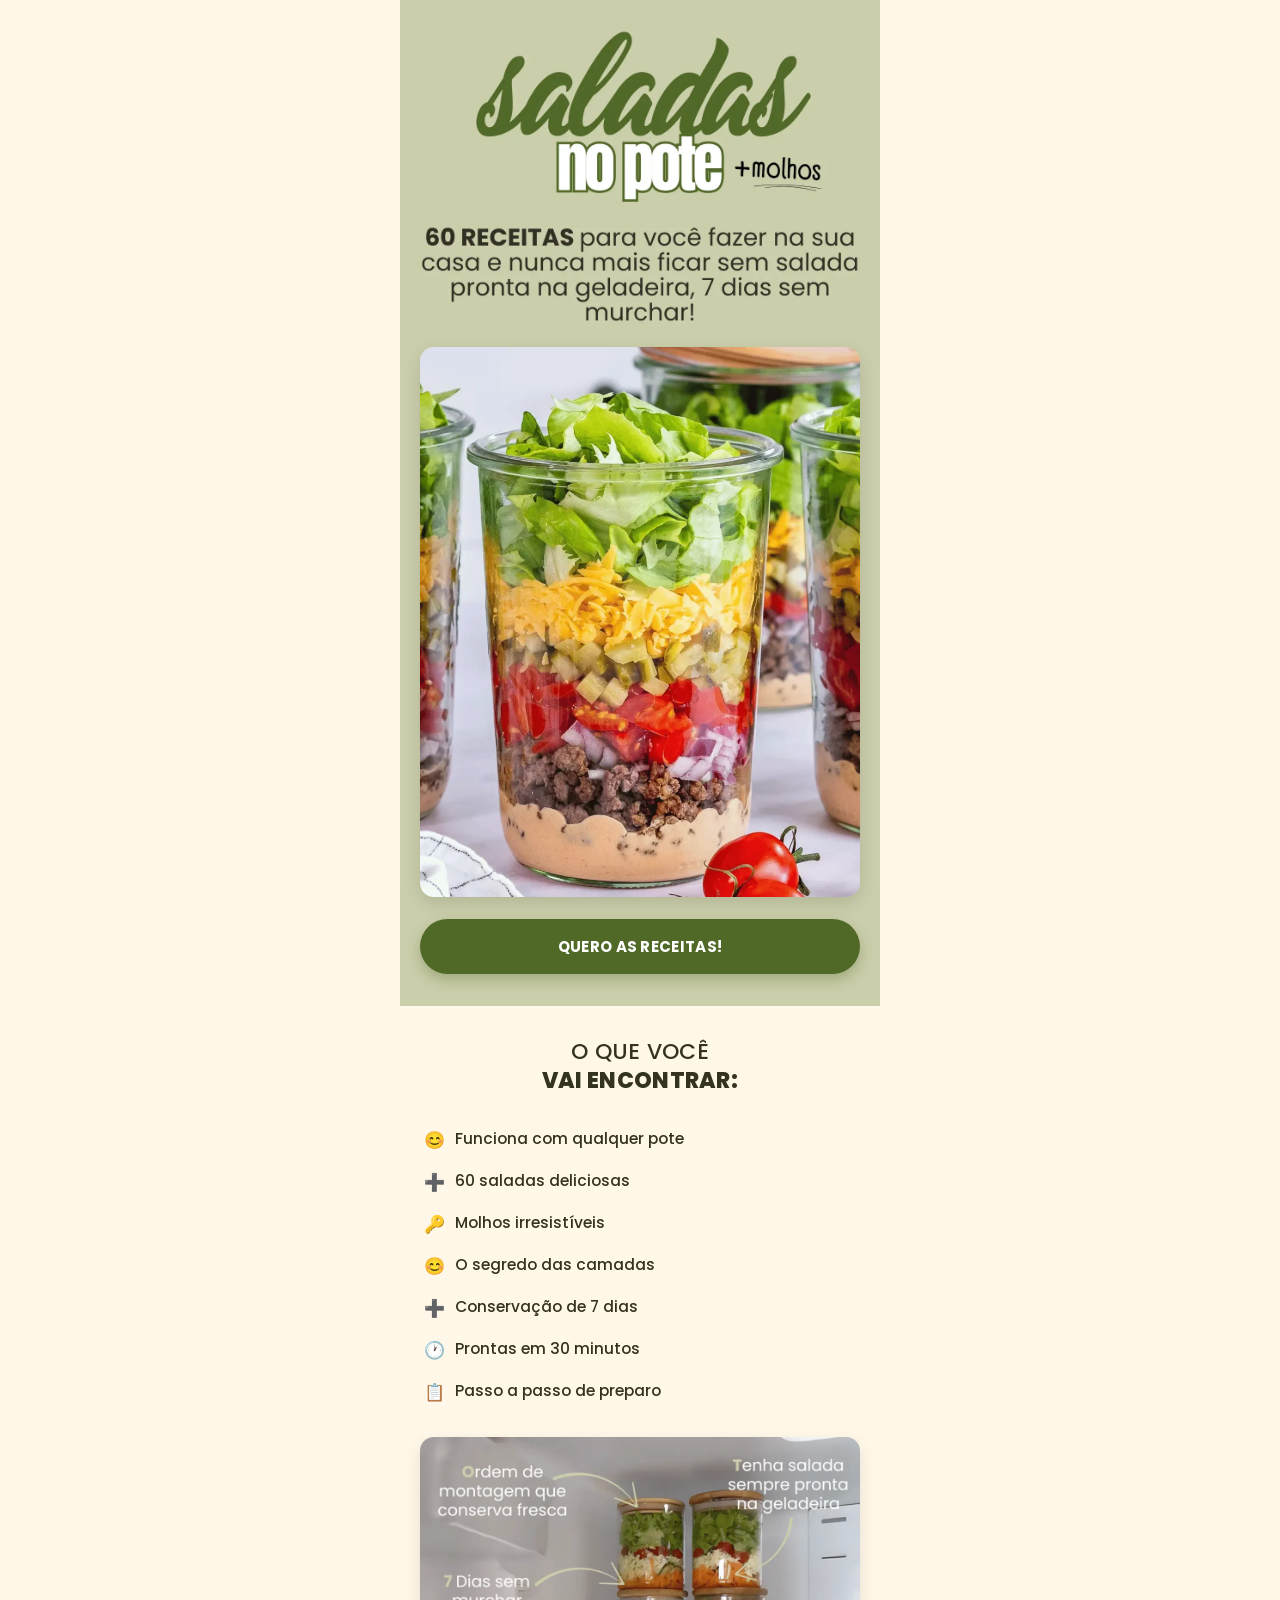
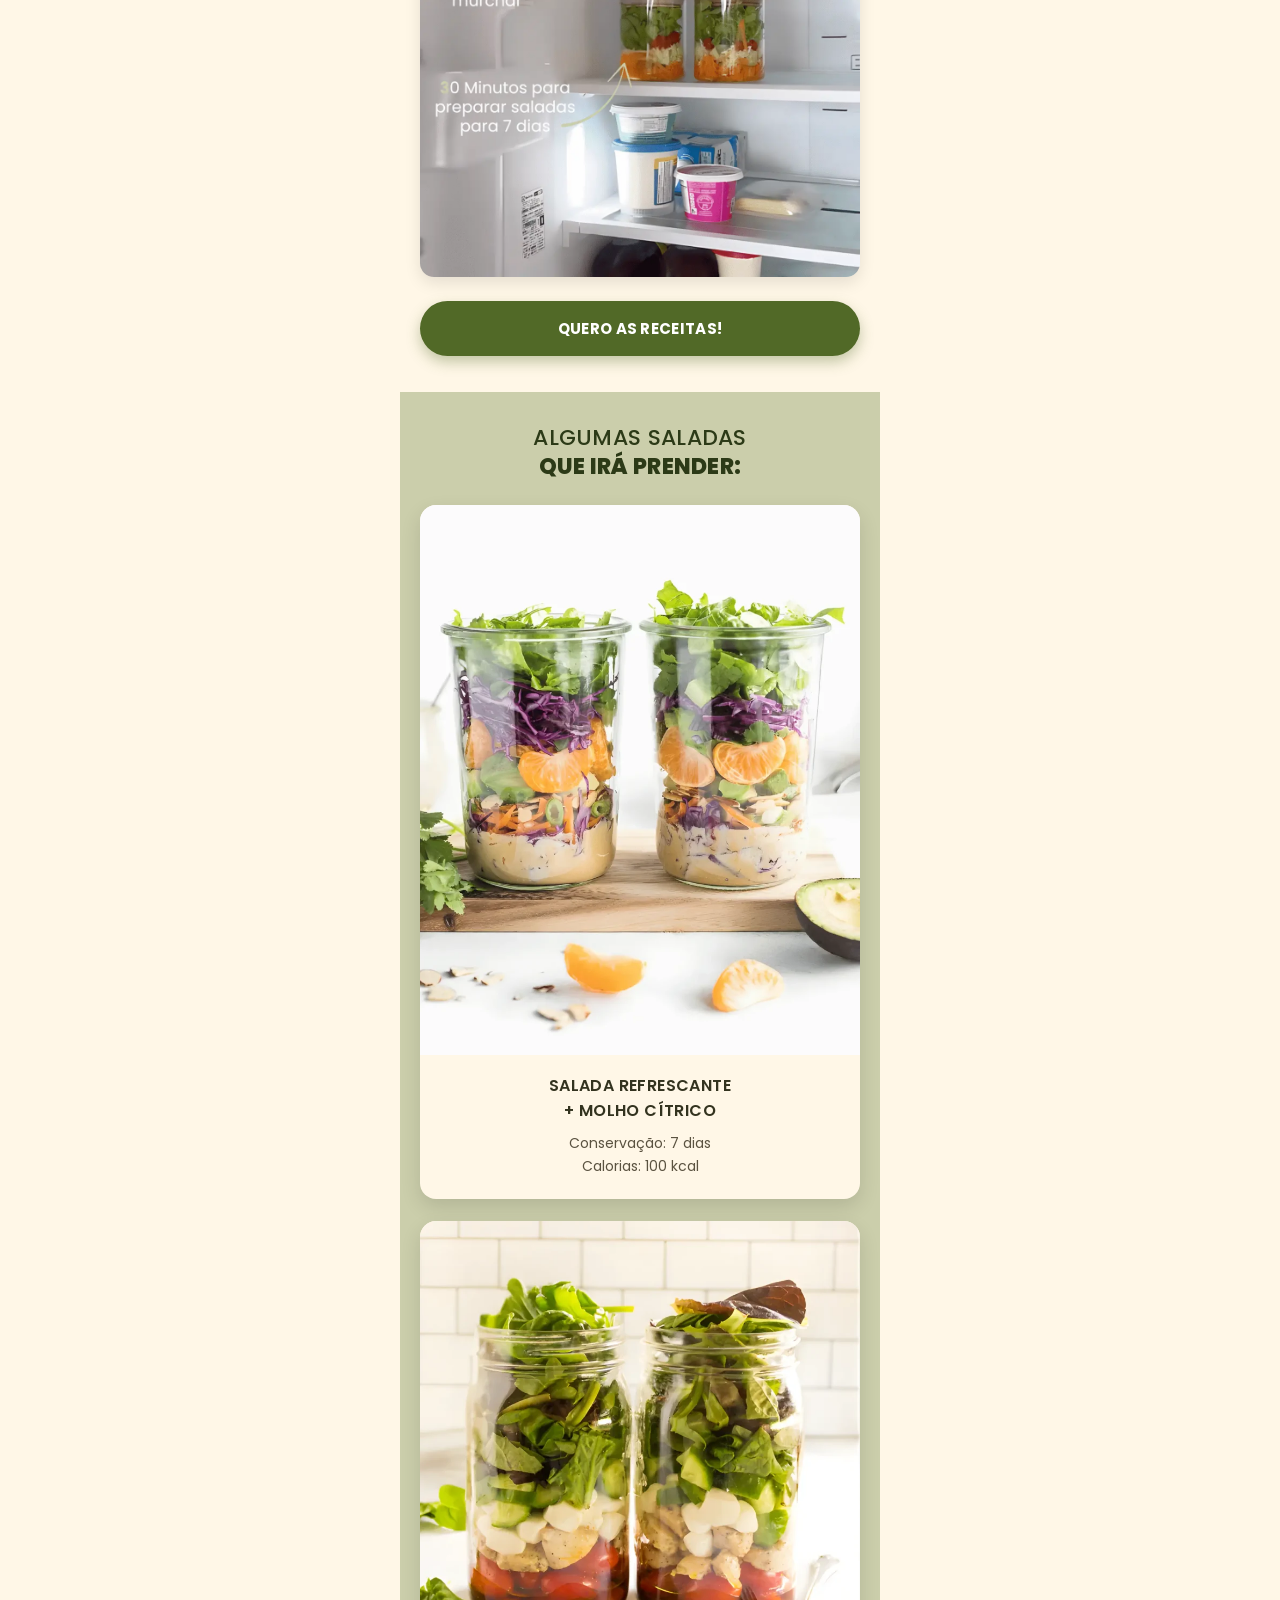
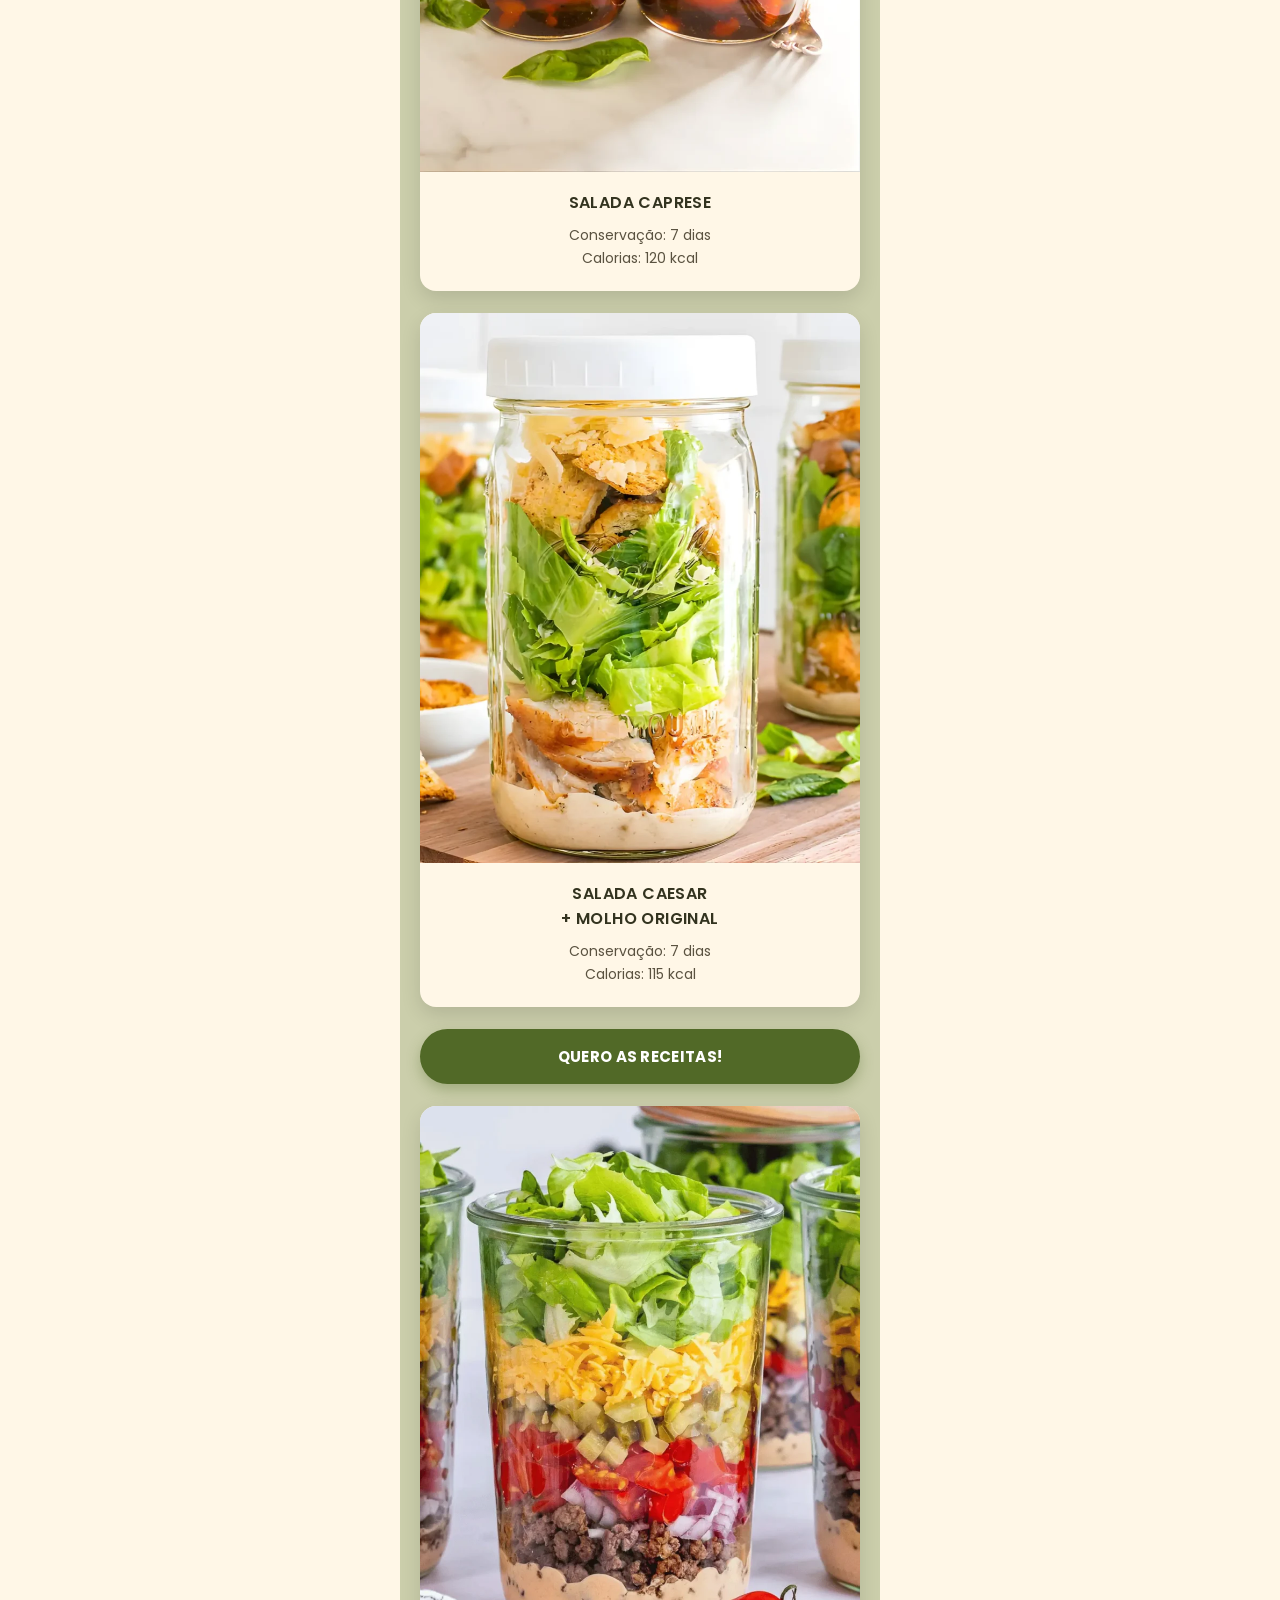
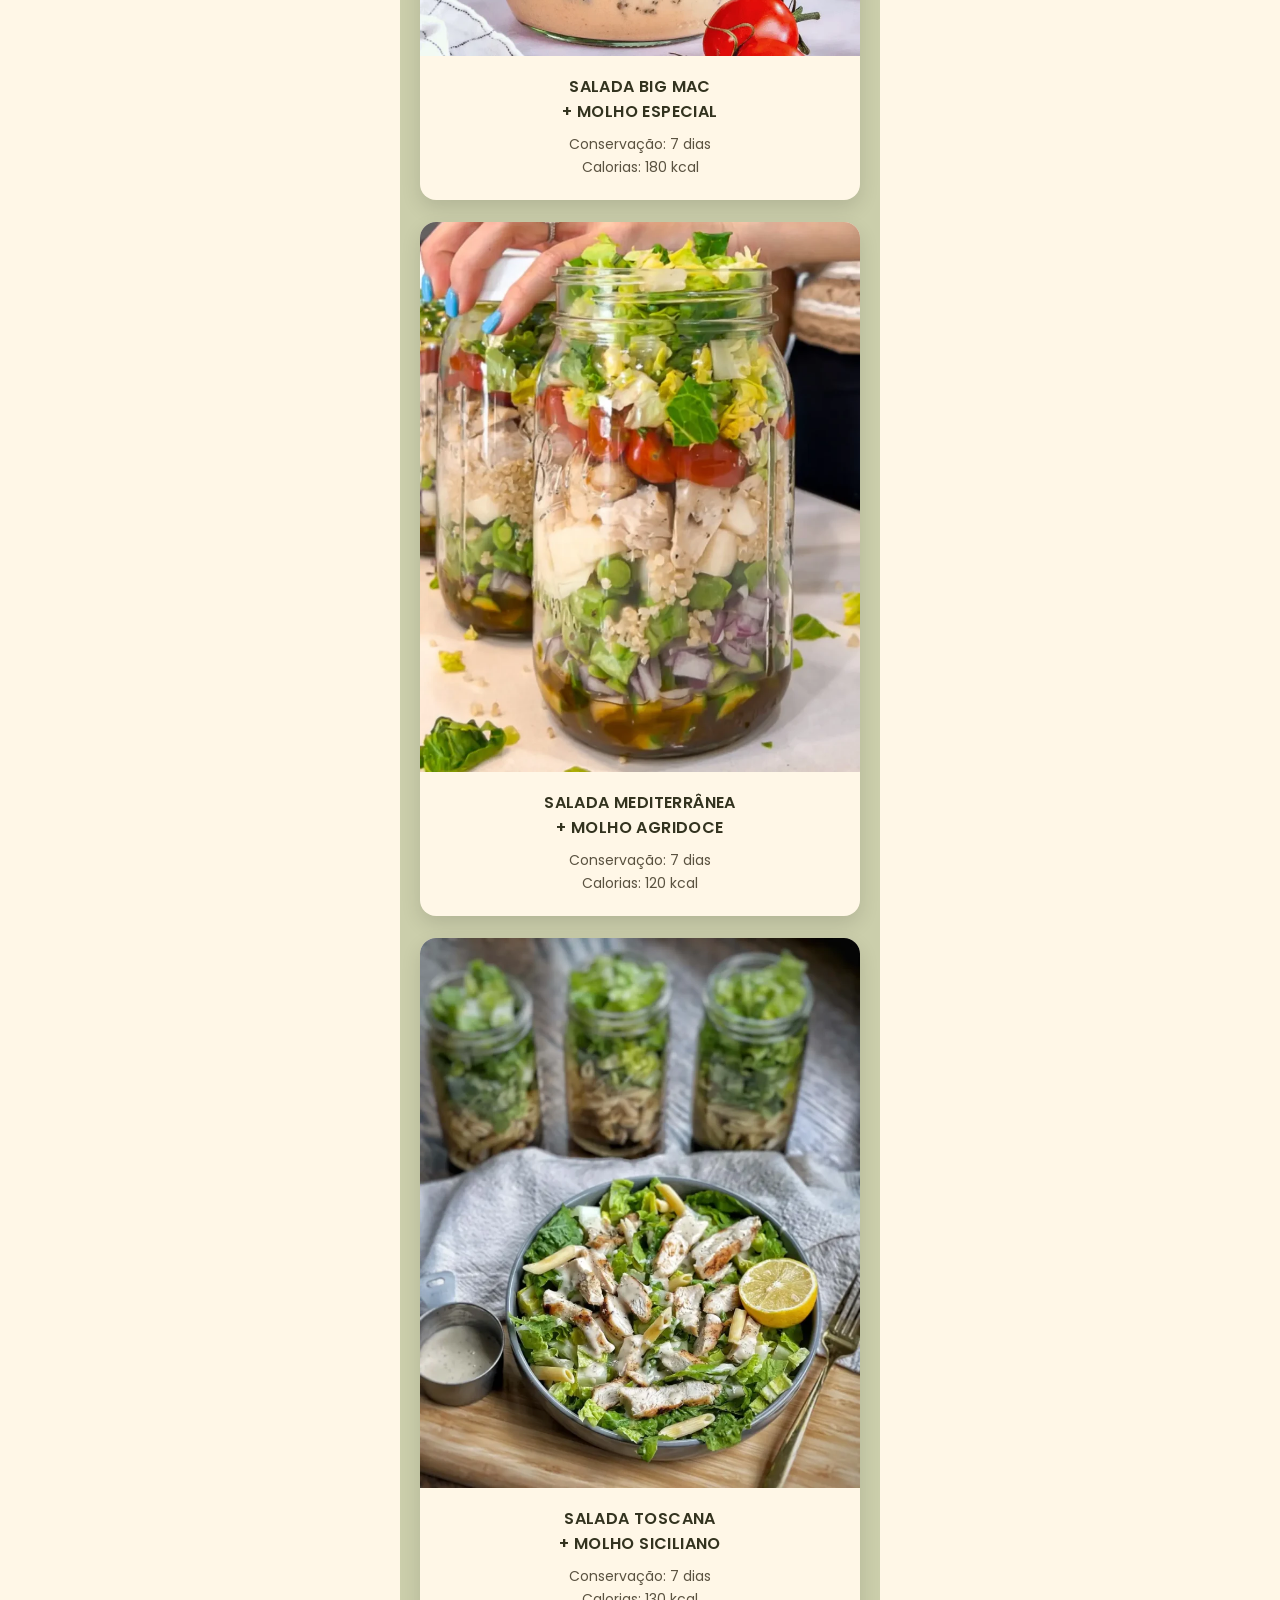
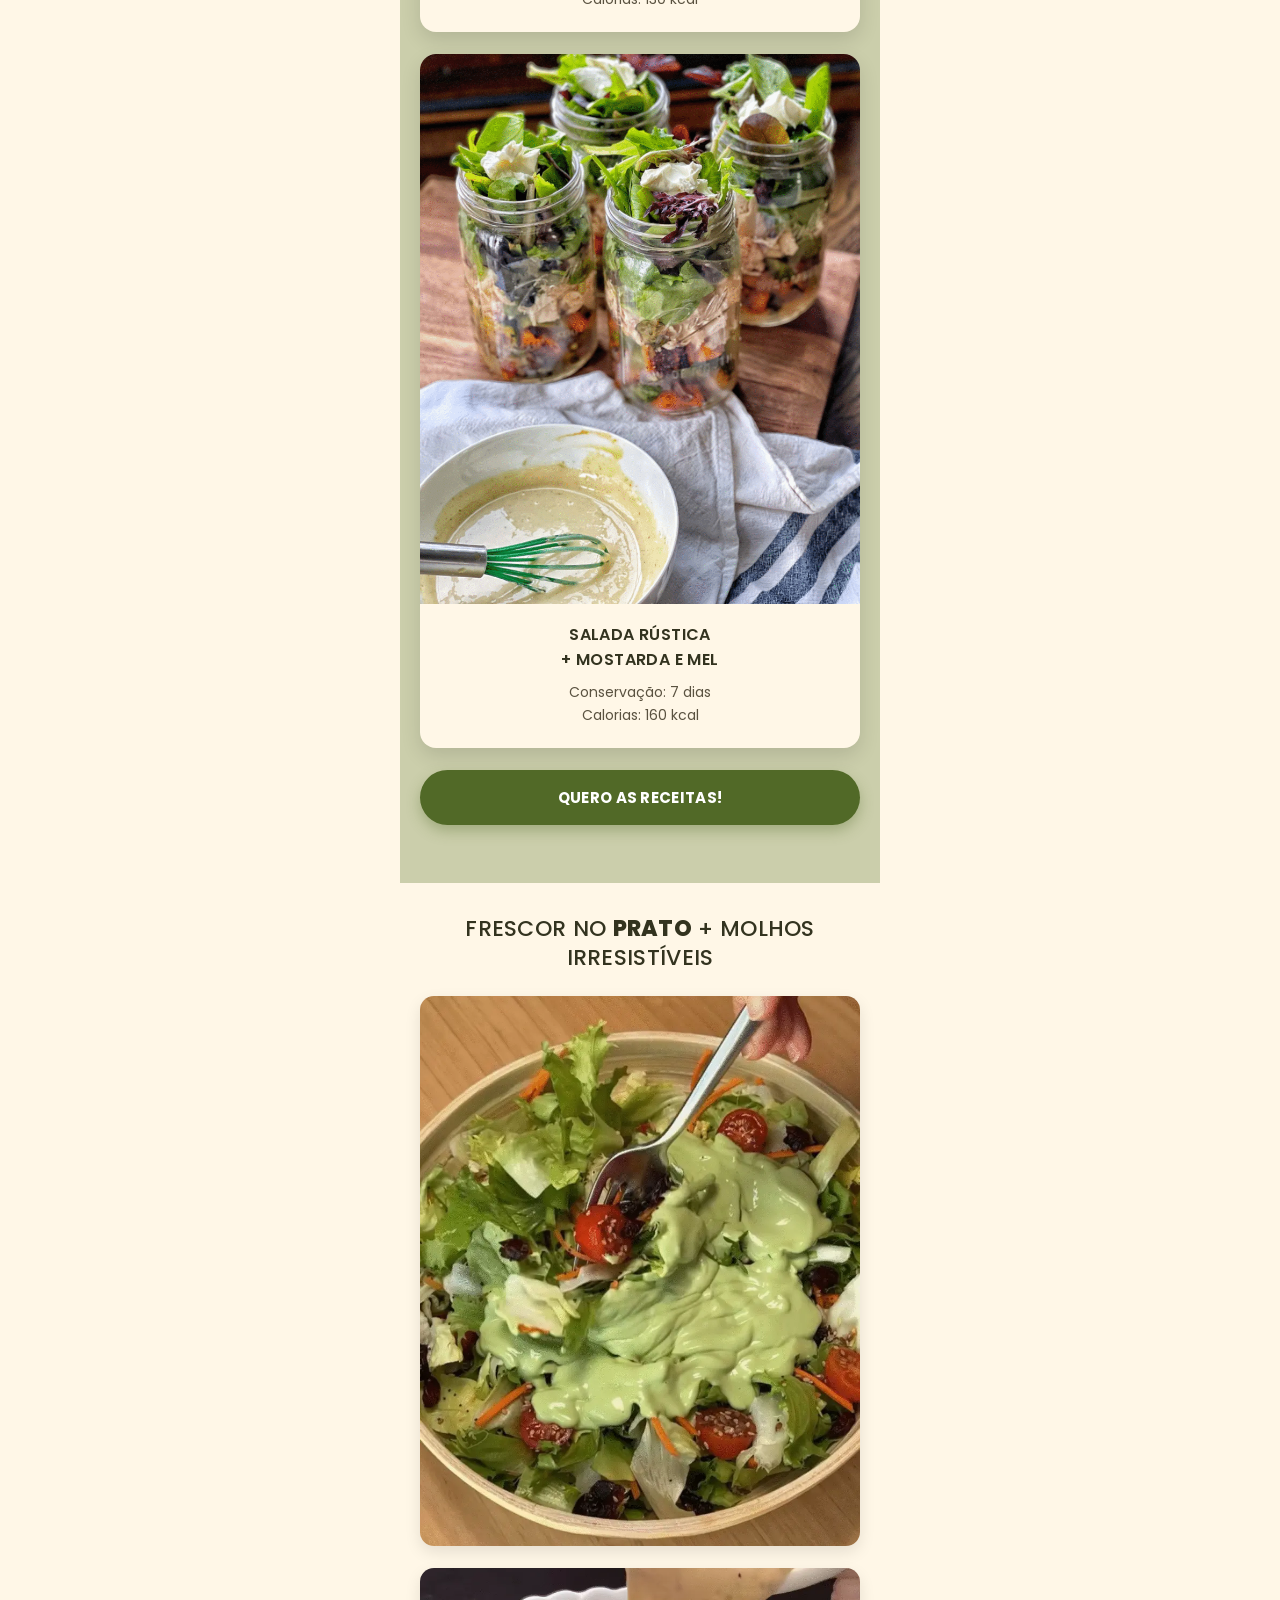
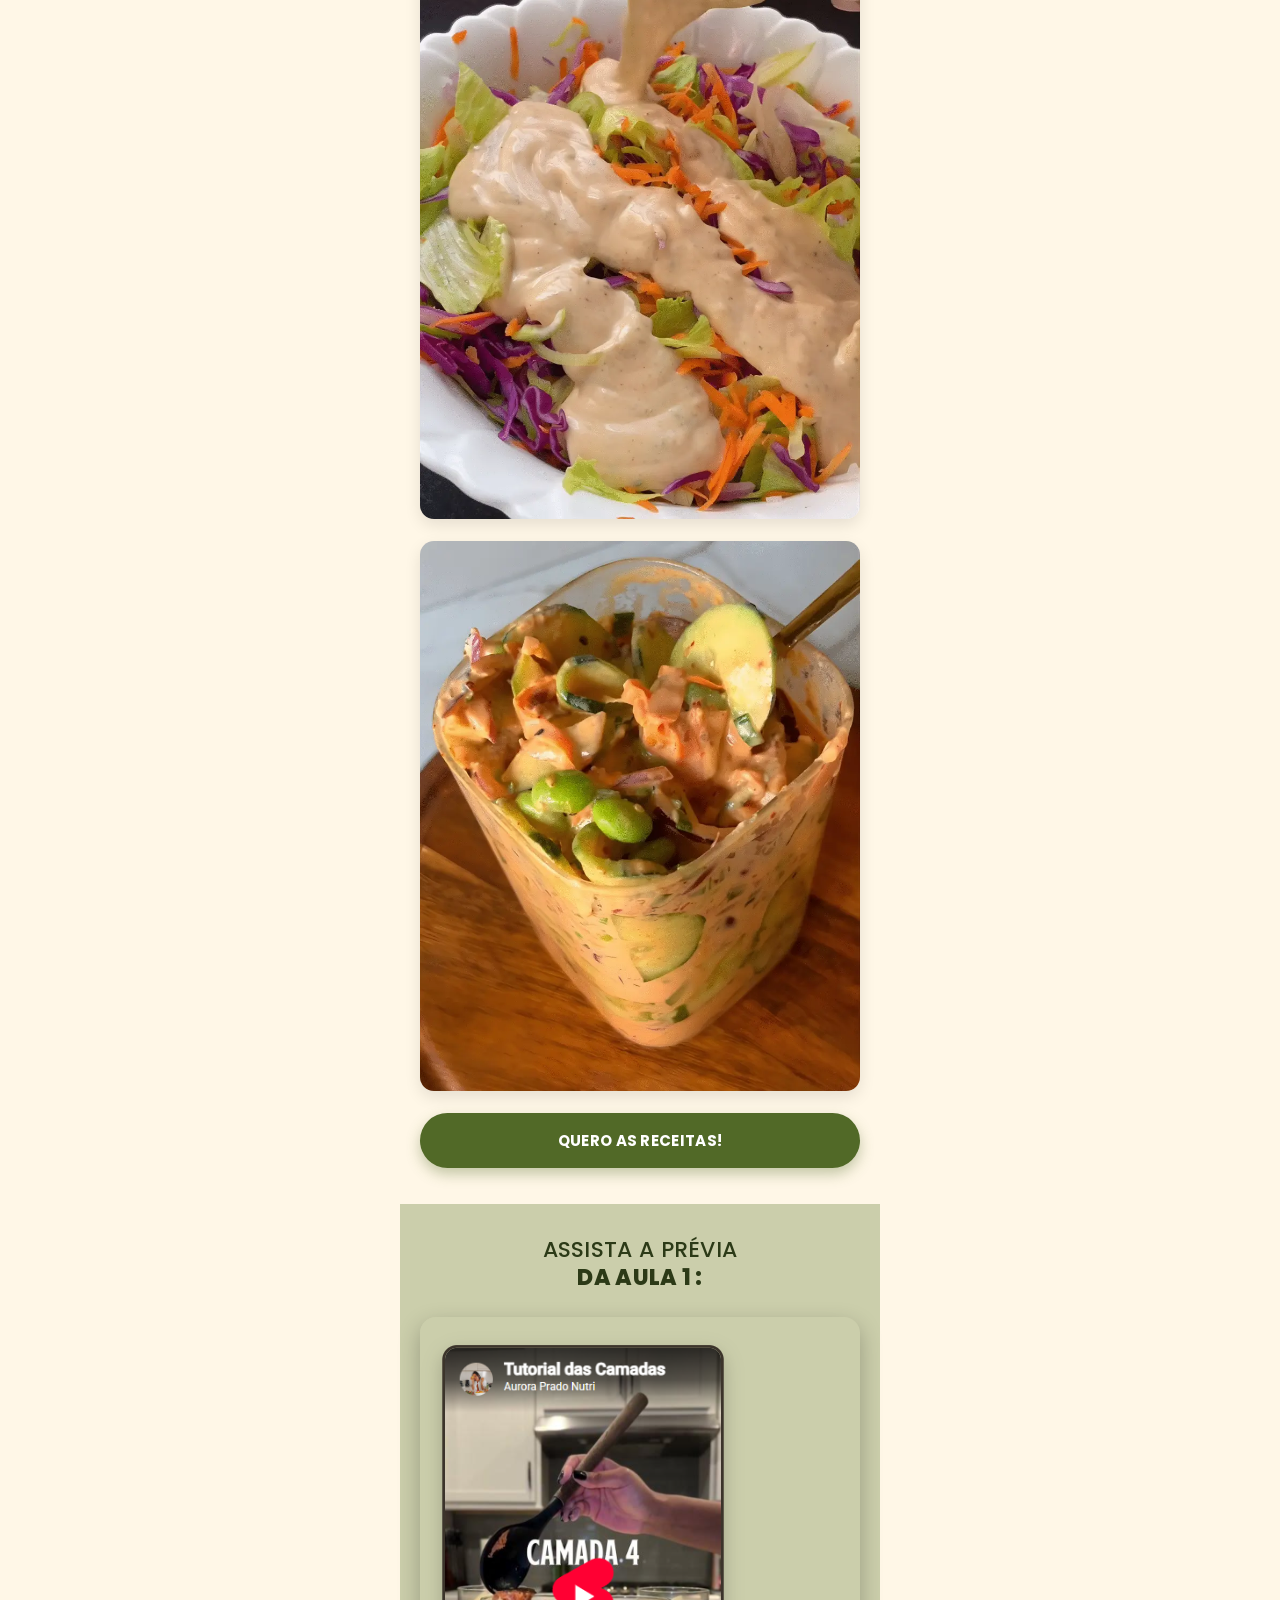
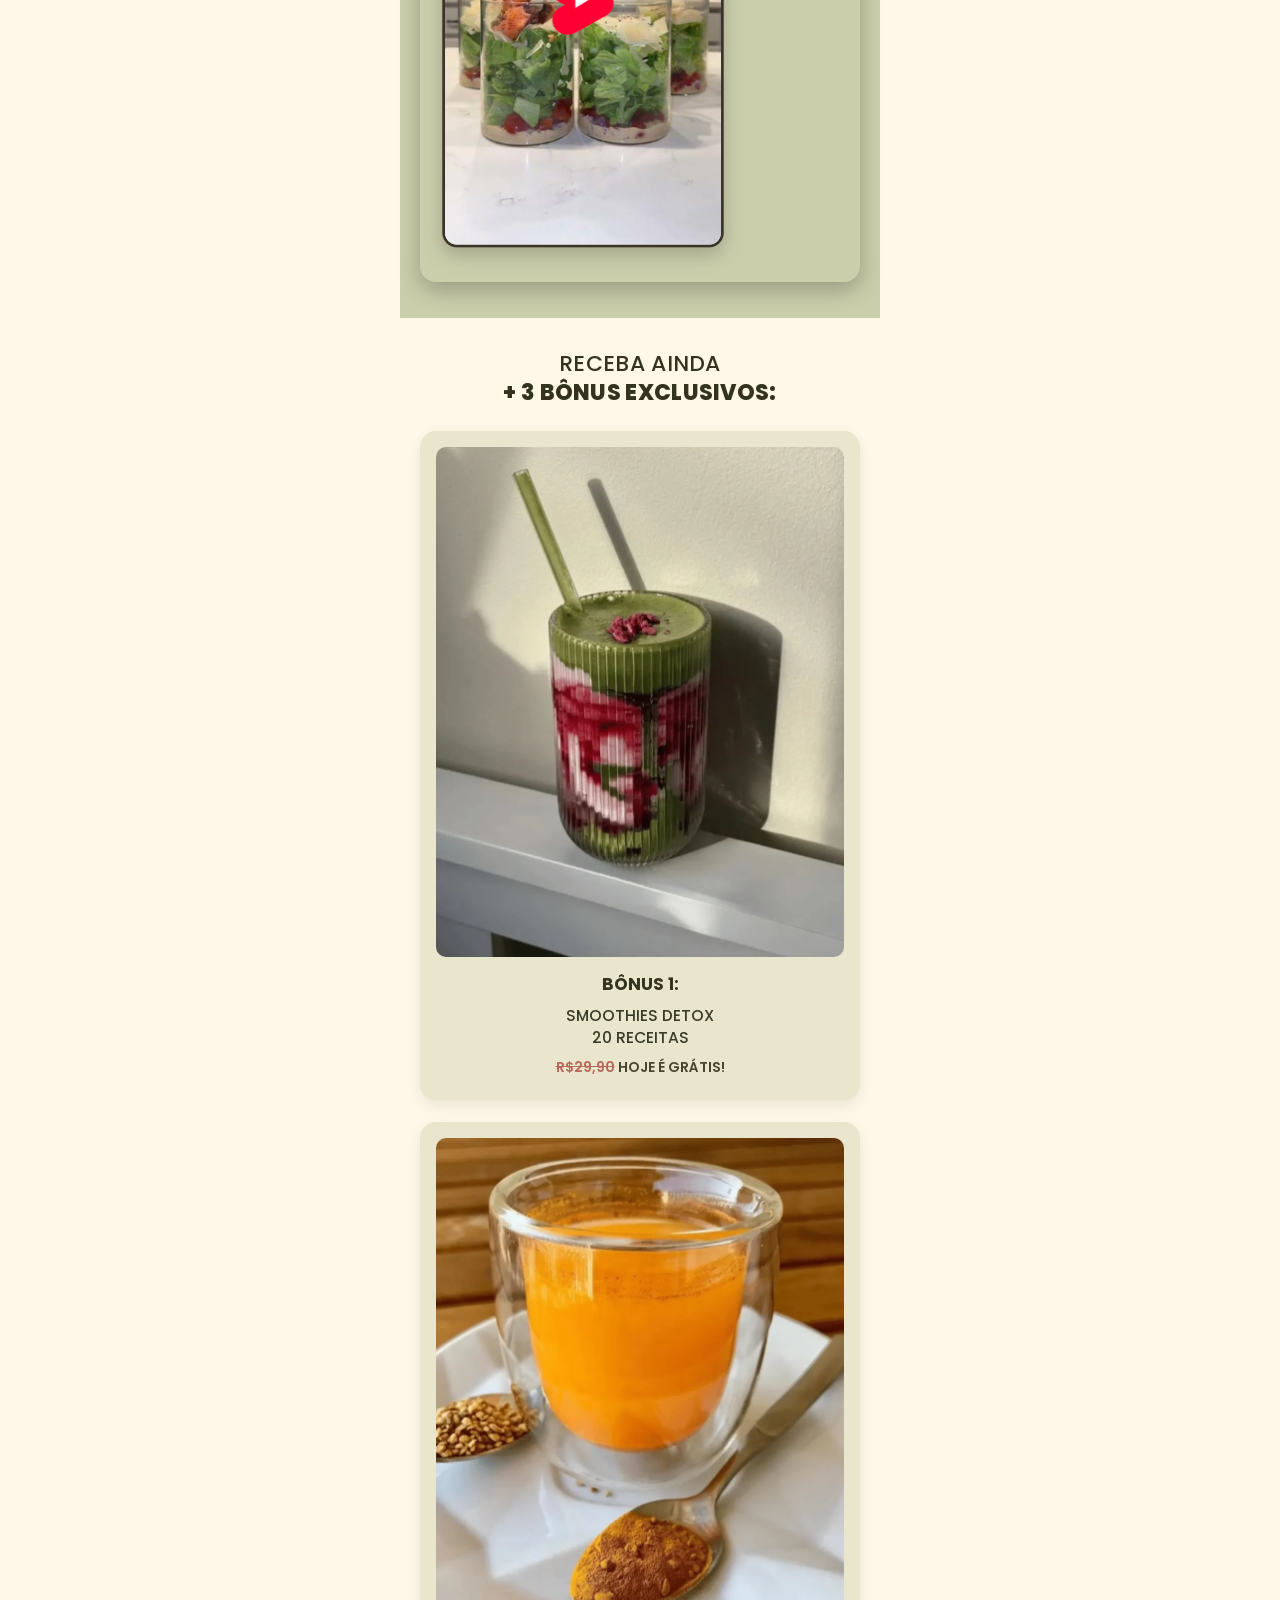
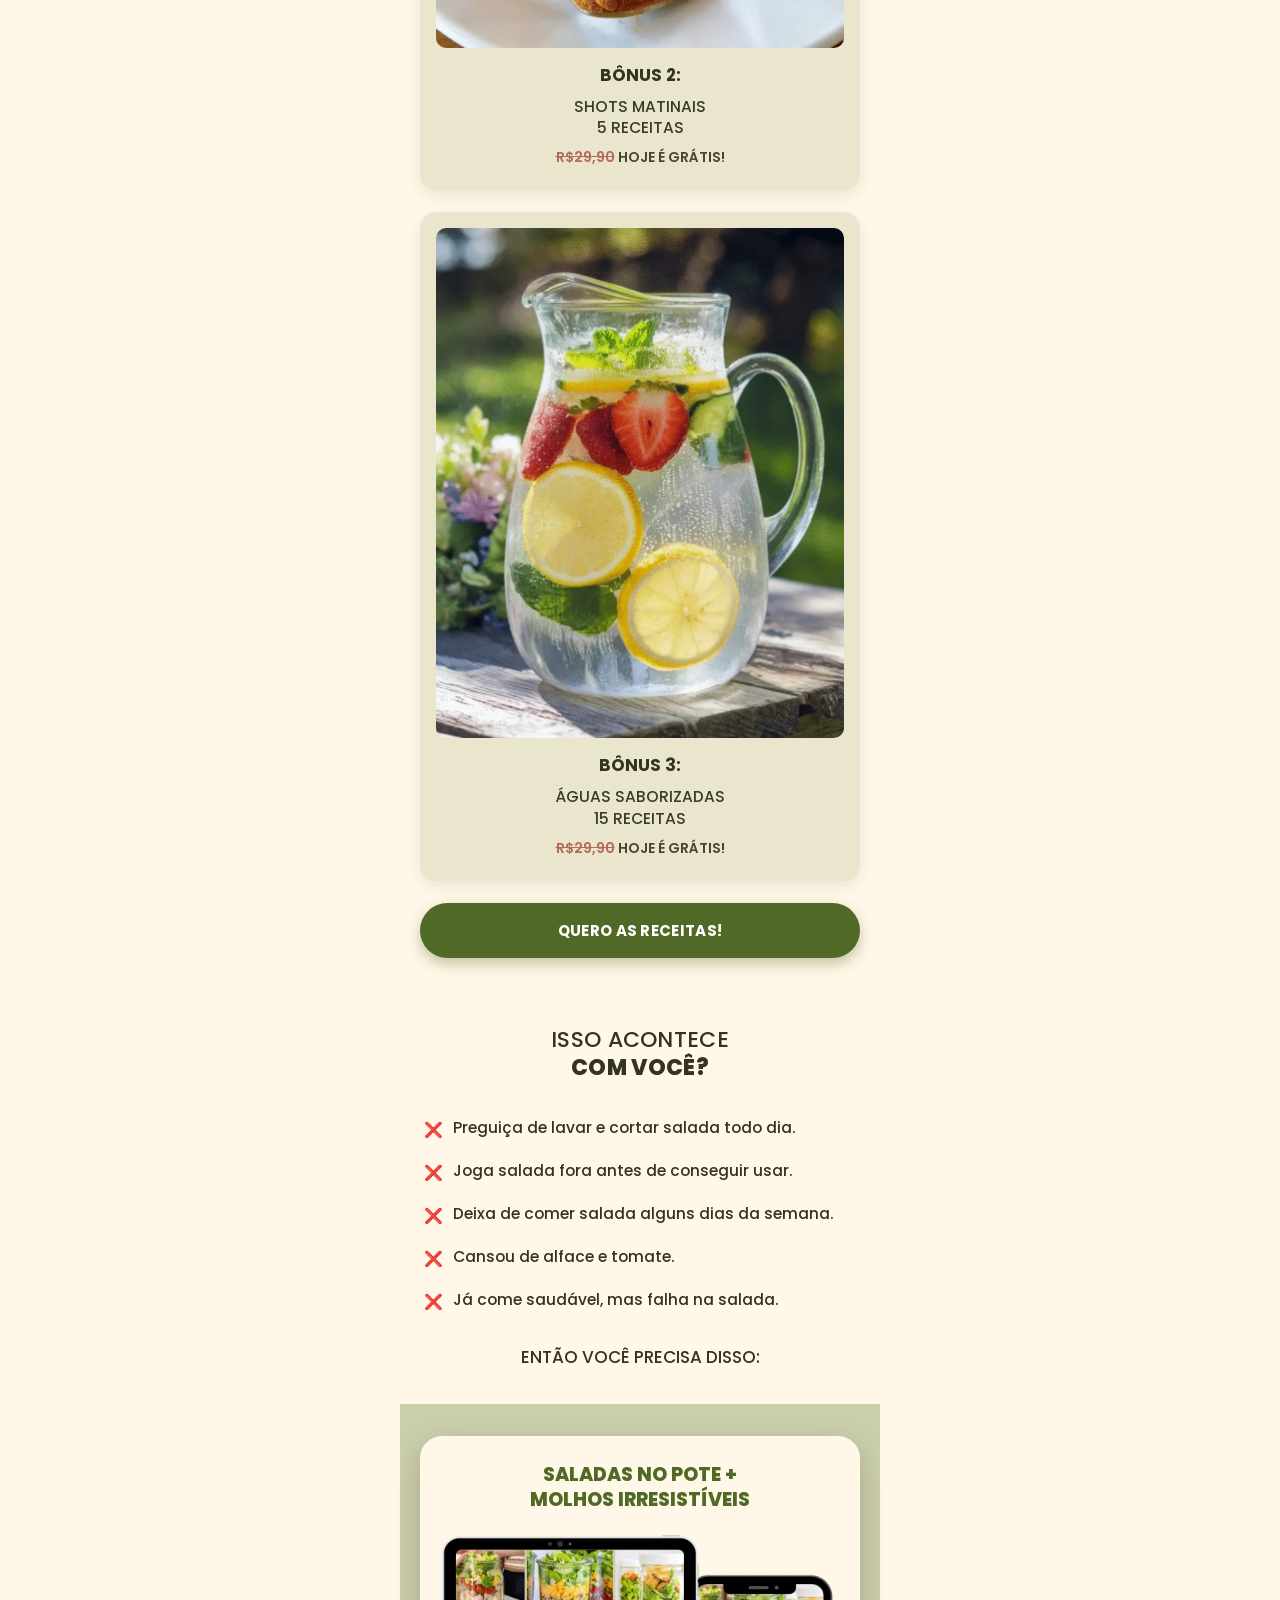
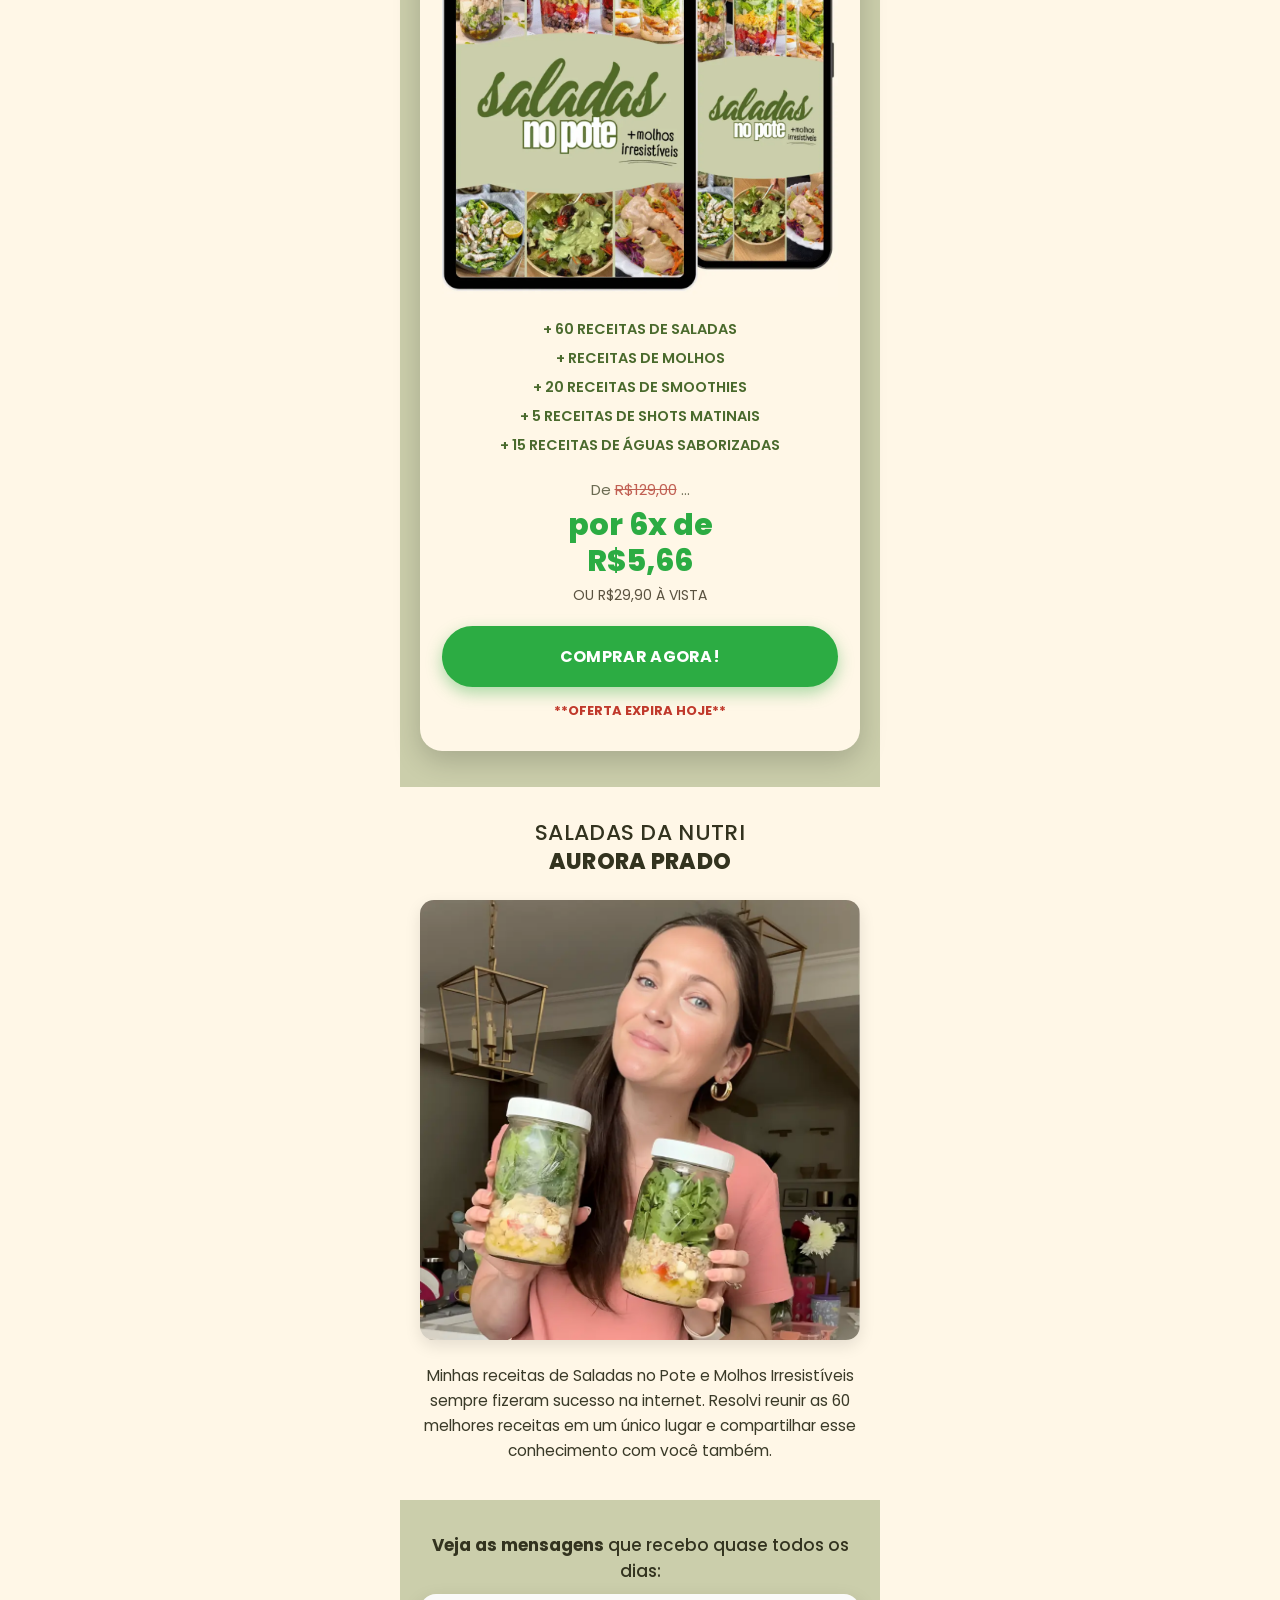
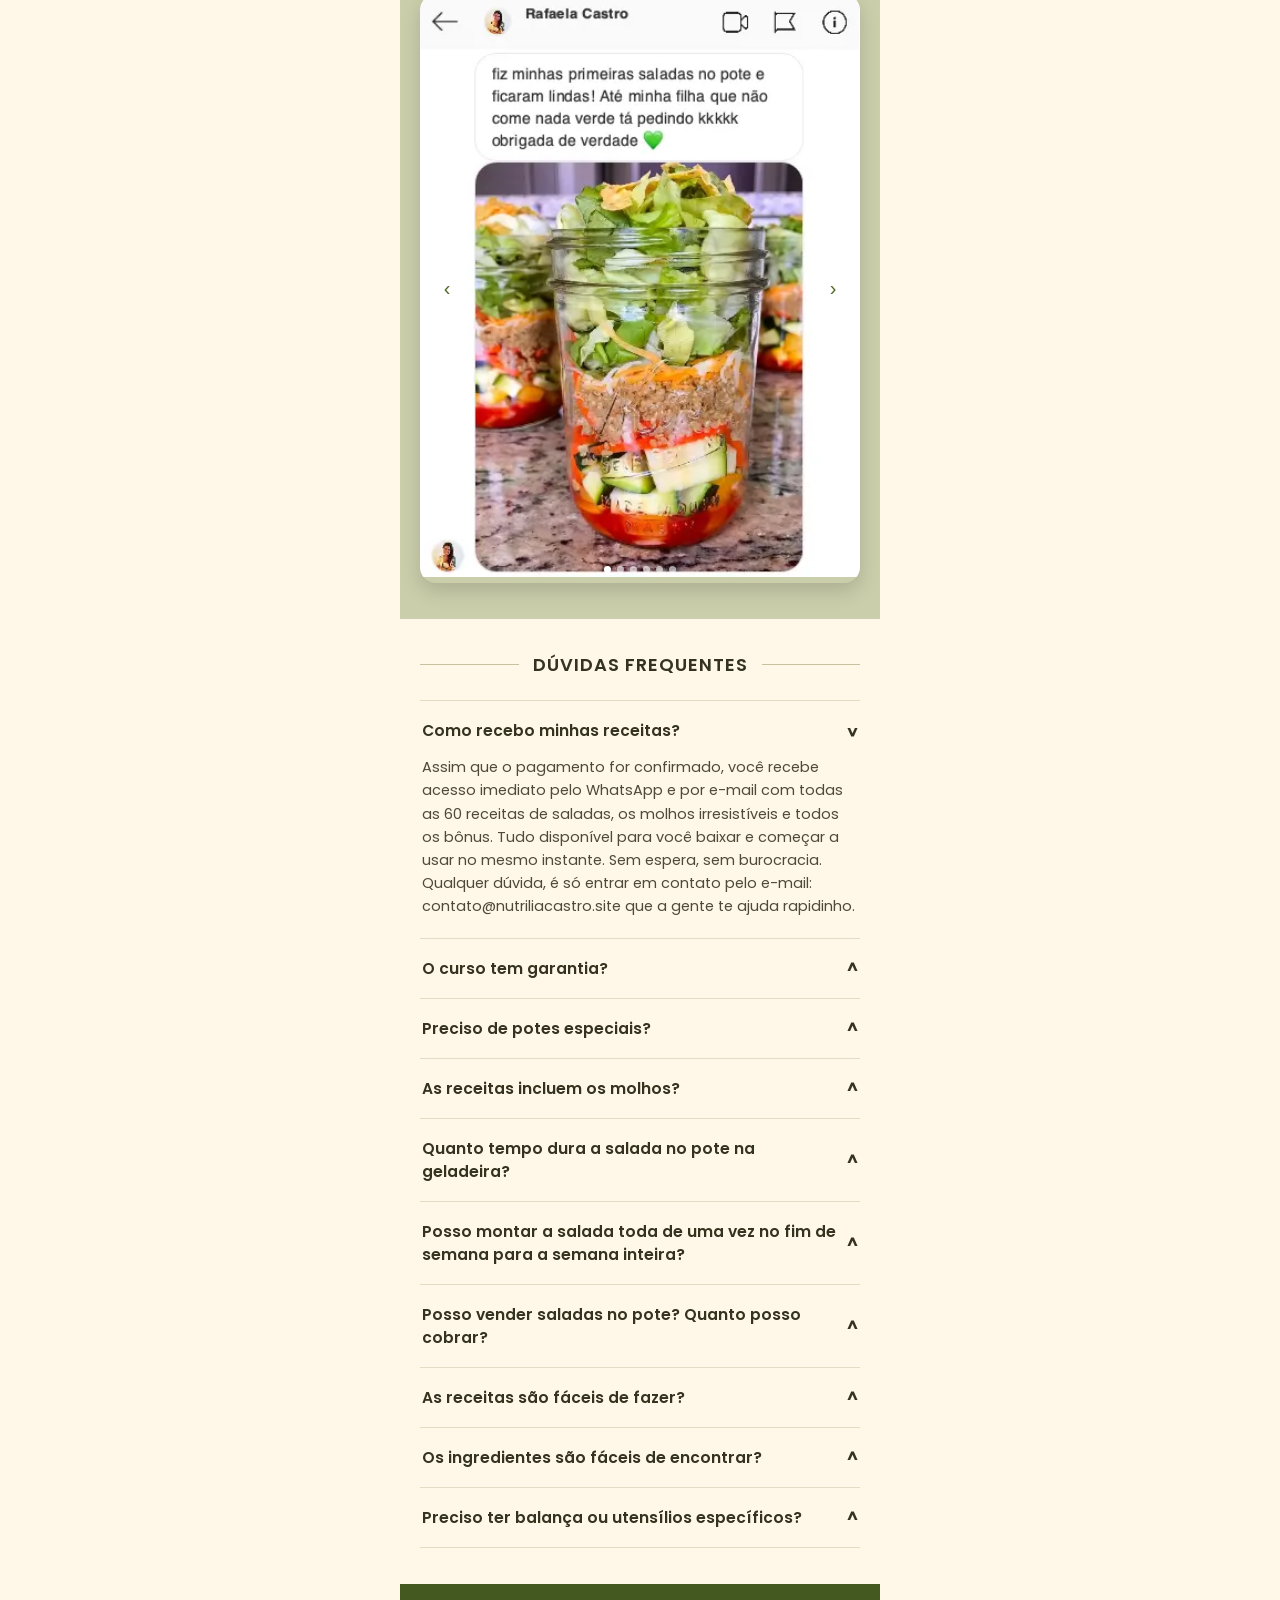
==== index.html @ b54ebdfe "Clone da landing page Saladas no Pote + Molhos Recriação completa (HTML/CSS/JS + assets) a partir do" ====
<!DOCTYPE html>
<html lang="pt-BR">
<head>
<meta charset="UTF-8">
<meta name="viewport" content="width=device-width, initial-scale=1.0">
<title>Saladas no Pote + Molhos Irresistíveis</title>
<link rel="preconnect" href="https://fonts.googleapis.com">
<link rel="preconnect" href="https://fonts.gstatic.com" crossorigin>
<link href="https://fonts.googleapis.com/css2?family=Poppins:wght@400;500;600;700;800&family=Caveat:wght@600;700&display=swap" rel="stylesheet">
<link rel="stylesheet" href="css/style.css">
</head>
<body>

<!-- HERO -->
<section class="hero">
  <img class="hero-logo" src="assets/hero-logo.png" alt="Saladas no Pote + Molhos - 60 receitas para você fazer na sua casa e nunca mais ficar sem salada pronta na geladeira, 7 dias sem murchar!">
  <div class="hero-photo">
    <img src="assets/hero-jar.png" alt="Salada Big Mac no pote">
  </div>
  <a href="#oferta" class="btn btn-dark">QUERO AS RECEITAS!</a>
</section>

<!-- O QUE VOCÊ VAI ENCONTRAR -->
<section class="section section-cream">
  <h2 class="title">O QUE VOCÊ<br><strong>VAI ENCONTRAR:</strong></h2>
  <ul class="check-list">
    <li><span class="ic">😊</span> Funciona com qualquer pote</li>
    <li><span class="ic">➕</span> 60 saladas deliciosas</li>
    <li><span class="ic">🔑</span> Molhos irresistíveis</li>
    <li><span class="ic">😊</span> O segredo das camadas</li>
    <li><span class="ic">➕</span> Conservação de 7 dias</li>
    <li><span class="ic">🕐</span> Prontas em 30 minutos</li>
    <li><span class="ic">📋</span> Passo a passo de preparo</li>
  </ul>
  <div class="img-card">
    <img src="assets/fridge-guide.png" alt="Ordem de montagem que conserva fresca, 7 dias sem murchar, 30 minutos para preparar saladas para 7 dias, tenha salada sempre pronta na geladeira">
  </div>
  <a href="#oferta" class="btn btn-dark">QUERO AS RECEITAS!</a>
</section>

<!-- ALGUMAS SALADAS -->
<section class="section section-green">
  <h2 class="title title-dark">ALGUMAS SALADAS<br><strong>QUE IRÁ PRENDER:</strong></h2>

  <div class="recipe-card">
    <img src="assets/salada-refrescante.png" alt="Salada Refrescante + Molho Cítrico">
    <div class="recipe-info">
      <h3>SALADA REFRESCANTE<br>+ MOLHO CÍTRICO</h3>
      <p>Conservação: 7 dias</p>
      <p>Calorias: 100 kcal</p>
    </div>
  </div>

  <div class="recipe-card">
    <img src="assets/salada-caprese.png" alt="Salada Caprese">
    <div class="recipe-info">
      <h3>SALADA CAPRESE</h3>
      <p>Conservação: 7 dias</p>
      <p>Calorias: 120 kcal</p>
    </div>
  </div>

  <div class="recipe-card">
    <img src="assets/salada-caesar.png" alt="Salada Caesar + Molho Original">
    <div class="recipe-info">
      <h3>SALADA CAESAR<br>+ MOLHO ORIGINAL</h3>
      <p>Conservação: 7 dias</p>
      <p>Calorias: 115 kcal</p>
    </div>
  </div>

  <a href="#oferta" class="btn btn-dark">QUERO AS RECEITAS!</a>

  <div class="recipe-card">
    <img src="assets/salada-bigmac.png" alt="Salada Big Mac + Molho Especial">
    <div class="recipe-info">
      <h3>SALADA BIG MAC<br>+ MOLHO ESPECIAL</h3>
      <p>Conservação: 7 dias</p>
      <p>Calorias: 180 kcal</p>
    </div>
  </div>

  <div class="recipe-card">
    <img src="assets/salada-mediterranea.png" alt="Salada Mediterrânea + Molho Agridoce">
    <div class="recipe-info">
      <h3>SALADA MEDITERRÂNEA<br>+ MOLHO AGRIDOCE</h3>
      <p>Conservação: 7 dias</p>
      <p>Calorias: 120 kcal</p>
    </div>
  </div>

  <div class="recipe-card">
    <img src="assets/salada-toscana.png" alt="Salada Toscana + Molho Siciliano">
    <div class="recipe-info">
      <h3>SALADA TOSCANA<br>+ MOLHO SICILIANO</h3>
      <p>Conservação: 7 dias</p>
      <p>Calorias: 130 kcal</p>
    </div>
  </div>

  <div class="recipe-card">
    <img src="assets/salada-rustica.png" alt="Salada Rústica + Mostarda e Mel">
    <div class="recipe-info">
      <h3>SALADA RÚSTICA<br>+ MOSTARDA E MEL</h3>
      <p>Conservação: 7 dias</p>
      <p>Calorias: 160 kcal</p>
    </div>
  </div>

  <a href="#oferta" class="btn btn-dark">QUERO AS RECEITAS!</a>
</section>

<!-- FRESCOR NO PRATO -->
<section class="section section-cream">
  <h2 class="title">FRESCOR NO <strong>PRATO</strong> + MOLHOS<br>IRRESISTÍVEIS</h2>
  <div class="photo-block"><img src="assets/molho-verde.png" alt="Molho verde de abacate sendo servido na salada"></div>
  <div class="photo-block"><img src="assets/molho-tahine.png" alt="Molho tahine sendo servido na salada"></div>
  <div class="photo-block"><img src="assets/molho-copo.png" alt="Salada no copo com molho especial"></div>
  <a href="#oferta" class="btn btn-dark">QUERO AS RECEITAS!</a>
</section>

<!-- VIDEO PREVIA -->
<section class="section section-green">
  <h2 class="title title-dark">ASSISTA A PRÉVIA<br><strong>DA AULA 1 :</strong></h2>
  <div class="video-card">
    <img src="assets/video-thumb.png" alt="Prévia da aula 1 - Tutorial das Camadas, por Aurora Prado Nutri">
  </div>
</section>

<!-- BONUS -->
<section class="section section-cream">
  <h2 class="title">RECEBA AINDA<br><strong>+ 3 BÔNUS EXCLUSIVOS:</strong></h2>

  <div class="bonus-card">
    <img src="assets/bonus-smoothie.png" alt="Smoothies Detox">
    <h3>BÔNUS 1:</h3>
    <p class="bonus-name">SMOOTHIES DETOX<br>20 RECEITAS</p>
    <p class="bonus-price"><span class="strike">R$29,90</span> HOJE É GRÁTIS!</p>
  </div>

  <div class="bonus-card">
    <img src="assets/bonus-shot.png" alt="Shots Matinais">
    <h3>BÔNUS 2:</h3>
    <p class="bonus-name">SHOTS MATINAIS<br>5 RECEITAS</p>
    <p class="bonus-price"><span class="strike">R$29,90</span> HOJE É GRÁTIS!</p>
  </div>

  <div class="bonus-card">
    <img src="assets/bonus-agua.png" alt="Águas Saborizadas">
    <h3>BÔNUS 3:</h3>
    <p class="bonus-name">ÁGUAS SABORIZADAS<br>15 RECEITAS</p>
    <p class="bonus-price"><span class="strike">R$29,90</span> HOJE É GRÁTIS!</p>
  </div>

  <a href="#oferta" class="btn btn-dark">QUERO AS RECEITAS!</a>
</section>

<!-- ISSO ACONTECE COM VOCÊ -->
<section class="section section-cream section-tight">
  <h2 class="title">ISSO ACONTECE<br><strong>COM VOCÊ?</strong></h2>
  <ul class="cross-list">
    <li><span class="ic">❌</span> Preguiça de lavar e cortar salada todo dia.</li>
    <li><span class="ic">❌</span> Joga salada fora antes de conseguir usar.</li>
    <li><span class="ic">❌</span> Deixa de comer salada alguns dias da semana.</li>
    <li><span class="ic">❌</span> Cansou de alface e tomate.</li>
    <li><span class="ic">❌</span> Já come saudável, mas falha na salada.</li>
  </ul>
  <p class="lead-center">ENTÃO VOCÊ PRECISA DISSO:</p>
</section>

<!-- OFERTA -->
<section class="section section-green" id="oferta">
  <div class="offer-card">
    <h2 class="offer-title">SALADAS NO POTE +<br>MOLHOS IRRESISTÍVEIS</h2>
    <img class="offer-mockup" src="assets/ebook-mockup.png" alt="Mockup do ebook Saladas no Pote + Molhos Irresistíveis em tablet e celular">
    <ul class="offer-list">
      <li>+ 60 RECEITAS DE SALADAS</li>
      <li>+ RECEITAS DE MOLHOS</li>
      <li>+ 20 RECEITAS DE SMOOTHIES</li>
      <li>+ 5 RECEITAS DE SHOTS MATINAIS</li>
      <li>+ 15 RECEITAS DE ÁGUAS SABORIZADAS</li>
    </ul>
    <p class="old-price">De <span class="strike">R$129,00</span> ...</p>
    <p class="new-price">por 6x de<br>R$5,66</p>
    <p class="cash-price">OU R$29,90 À VISTA</p>
    <a href="#" class="btn btn-buy">COMPRAR AGORA!</a>
    <p class="urgency">**OFERTA EXPIRA HOJE**</p>
  </div>
</section>

<!-- AUTORA -->
<section class="section section-cream">
  <h2 class="title">SALADAS DA NUTRI<br><strong>AURORA PRADO</strong></h2>
  <div class="img-card">
    <img src="assets/aurora-prado.png" alt="Aurora Prado, nutricionista, segurando dois potes de salada">
  </div>
  <p class="body-text">Minhas receitas de Saladas no Pote e Molhos Irresistíveis sempre fizeram sucesso na internet. Resolvi reunir as 60 melhores receitas em um único lugar e compartilhar esse conhecimento com você também.</p>
</section>

<!-- DEPOIMENTOS -->
<section class="section section-green">
  <p class="lead-center"><strong>Veja as mensagens</strong> que recebo quase todos os dias:</p>
  <div class="review-carousel">
    <div class="review-track" id="reviewTrack">
      <div class="review-slide"><img src="assets/review-1.png" alt="Depoimento de Rafaela Castro"></div>
      <div class="review-slide"><img src="assets/review-2.png" alt="Depoimento de Mariza Bastos"></div>
      <div class="review-slide"><img src="assets/review-3.png" alt="Depoimento de Carol Andrade"></div>
      <div class="review-slide"><img src="assets/review-4.png" alt="Depoimento de Silvia Dorneles"></div>
      <div class="review-slide"><img src="assets/review-5.png" alt="Depoimento de Bruna Barros"></div>
      <div class="review-slide"><img src="assets/review-6.png" alt="Depoimento de Ster Santos"></div>
    </div>
    <button class="review-arrow prev" aria-label="Anterior">&#8249;</button>
    <button class="review-arrow next" aria-label="Próximo">&#8250;</button>
    <div class="review-dots" id="reviewDots"></div>
  </div>
</section>

<!-- FAQ -->
<section class="section section-cream">
  <h2 class="faq-title"><span>DÚVIDAS FREQUENTES</span></h2>

  <div class="faq-item open">
    <button class="faq-q">Como recebo minhas receitas? <span class="arrow">^</span></button>
    <div class="faq-a"><p>Assim que o pagamento for confirmado, você recebe acesso imediato pelo WhatsApp e por e-mail com todas as 60 receitas de saladas, os molhos irresistíveis e todos os bônus. Tudo disponível para você baixar e começar a usar no mesmo instante. Sem espera, sem burocracia. Qualquer dúvida, é só entrar em contato pelo e-mail: contato@nutriliacastro.site que a gente te ajuda rapidinho.</p></div>
  </div>

  <div class="faq-item">
    <button class="faq-q">O curso tem garantia? <span class="arrow">^</span></button>
    <div class="faq-a"><p>Sim! Você tem 7 dias de garantia incondicional para testar as receitas. Se não gostar por qualquer motivo, é só pedir o reembolso e devolvemos 100% do valor investido. Simples assim.</p></div>
  </div>

  <div class="faq-item">
    <button class="faq-q">Preciso de potes especiais? <span class="arrow">^</span></button>
    <div class="faq-a"><p>Não precisa! Qualquer pote que você já tem em casa funciona perfeitamente. Pode ser de plástico, de vidro, grande ou pequeno. O importante é que feche bem para manter a salada fresca. Nada de gastar dinheiro extra com equipamento.</p></div>
  </div>

  <div class="faq-item">
    <button class="faq-q">As receitas incluem os molhos? <span class="arrow">^</span></button>
    <div class="faq-a"><p>Com certeza! Todas as 60 receitas já vêm com molhos específicos e deliciosos. São molhos caseiros, fáceis de fazer e que transformam completamente o sabor da salada. Você nunca mais vai precisar comprar aqueles molhos industrializados caros e cheios de conservantes.</p></div>
  </div>

  <div class="faq-item">
    <button class="faq-q">Quanto tempo dura a salada no pote na geladeira? <span class="arrow">^</span></button>
    <div class="faq-a"><p>Quando montada corretamente seguindo o método das camadas que eu ensino, a salada dura de 5 a 7 dias fresquinha na geladeira. Isso significa que você prepara tudo no domingo e tem almoço ou jantar saudável pronto a semana toda. Zero desperdício, zero trabalho diário.</p></div>
  </div>

  <div class="faq-item">
    <button class="faq-q">Posso montar a salada toda de uma vez no fim de semana para a semana inteira? <span class="arrow">^</span></button>
    <div class="faq-a"><p>Sim, esse é exatamente o método que eu ensino! A maioria das mulheres prepara no sábado ou domingo as saladas da semana inteira em cerca de 30 minutos. É muito mais prático do que ter que picar, lavar e montar salada todo dia. Você ganha tempo, economiza energia e nunca fica sem opção saudável na correria.</p></div>
  </div>

  <div class="faq-item">
    <button class="faq-q">Posso vender saladas no pote? Quanto posso cobrar? <span class="arrow">^</span></button>
    <div class="faq-a"><p>Pode sim! Muitas alunas usam as receitas para vender e gerar renda extra. Dependendo da sua região e dos ingredientes, saladas no pote são vendidas entre R$ 11 e R$ 16 por pote (às vezes até mais, dependendo do tamanho e incrementos). É uma forma inteligente de transformar conhecimento em lucro.</p></div>
  </div>

  <div class="faq-item">
    <button class="faq-q">As receitas são fáceis de fazer? <span class="arrow">^</span></button>
    <div class="faq-a"><p>Super fáceis! Todas as receitas têm instruções claras e passo a passo simples. Não precisa ser expert na cozinha. Se você sabe picar, misturar e temperar, você consegue fazer. As receitas foram pensadas justamente para quem tem rotina corrida e não quer complicação.</p></div>
  </div>

  <div class="faq-item">
    <button class="faq-q">Os ingredientes são fáceis de encontrar? <span class="arrow">^</span></button>
    <div class="faq-a"><p>Sim! Todas as receitas usam ingredientes simples e acessíveis que você encontra em qualquer supermercado, feira ou sacolão. Nada de ingredientes exóticos ou caros que você nunca ouviu falar. Comida de verdade, com ingredientes de verdade.</p></div>
  </div>

  <div class="faq-item">
    <button class="faq-q">Preciso ter balança ou utensílios específicos? <span class="arrow">^</span></button>
    <div class="faq-a"><p>Não precisa de nada disso. Você só precisa de:</p>
    <p>Potes (os que você já tem em casa)<br>Colheres<br>Uma faca<br>Uma tábua de corte</p>
    <p>É isso. Nada de balança de precisão, processador, Air Fryer ou qualquer outro equipamento caro. Simplicidade total.</p></div>
  </div>

</section>

<footer class="footer">
  <a href="#oferta" class="btn btn-buy">QUERO MINHAS RECEITAS!</a>
  <p class="footer-note">Saladas no Pote + Molhos Irresistíveis © Todos os direitos reservados.</p>
</footer>

<script src="js/script.js"></script>
</body>
</html>
---- css/style.css ----
:root {
  --sage: #cbceab;
  --cream: #fff7e7;
  --olive-dark: #516927;
  --olive-darker: #445920;
  --green-bright: #2cac43;
  --green-bright-dark: #239636;
  --text-dark: #3a3a28;
  --text-heading: #33331f;
  --border-soft: #e4dcc4;
  --max-width: 480px;
}

* { box-sizing: border-box; }

html { scroll-behavior: smooth; }

body {
  margin: 0;
  font-family: 'Poppins', -apple-system, BlinkMacSystemFont, 'Segoe UI', sans-serif;
  color: var(--text-dark);
  background: var(--cream);
  display: flex;
  flex-direction: column;
  align-items: center;
}

img { max-width: 100%; display: block; }

section, footer {
  width: 100%;
  max-width: var(--max-width);
}

.section {
  padding: 32px 20px 36px;
}

.section-cream { background: var(--cream); }
.section-green { background: var(--sage); }
.section-tight { padding-bottom: 24px; }

/* HERO */
.hero {
  width: 100%;
  max-width: var(--max-width);
  background: var(--sage);
  padding: 28px 20px 32px;
  text-align: center;
}

.hero-logo {
  width: 100%;
  border-radius: 6px;
  margin-bottom: 18px;
}

.hero-photo {
  border-radius: 14px;
  overflow: hidden;
  box-shadow: 0 6px 18px rgba(0,0,0,0.12);
  margin-bottom: 22px;
}

/* Titles */
.title {
  text-align: center;
  font-size: 22px;
  font-weight: 500;
  line-height: 1.3;
  color: var(--text-heading);
  margin: 0 0 24px;
  letter-spacing: 0.3px;
}
.title strong { font-weight: 800; }
.title-dark { color: #2c3a17; }

/* Buttons */
.btn {
  display: block;
  width: 100%;
  text-align: center;
  text-decoration: none;
  padding: 16px 20px;
  border-radius: 40px;
  font-weight: 700;
  font-size: 15px;
  letter-spacing: 0.3px;
  cursor: pointer;
  border: none;
  transition: transform .15s ease, filter .15s ease;
}
.btn:active { transform: scale(0.98); }

.btn-dark {
  background: var(--olive-dark);
  color: #fff;
  box-shadow: 0 6px 14px rgba(81,105,39,0.35);
}
.btn-dark:hover { filter: brightness(1.08); }

.btn-buy {
  background: var(--green-bright);
  color: #fff;
  box-shadow: 0 6px 16px rgba(44,172,67,0.4);
  font-size: 16px;
  padding: 18px 20px;
}
.btn-buy:hover { filter: brightness(1.06); }

/* Check list */
.check-list {
  list-style: none;
  padding: 0;
  margin: 0 0 24px;
}
.check-list li {
  display: flex;
  align-items: flex-start;
  gap: 10px;
  padding: 8px 4px;
  font-size: 15.5px;
  font-weight: 500;
  color: var(--text-heading);
}
.check-list .ic { font-size: 17px; flex-shrink: 0; }

.cross-list {
  list-style: none;
  padding: 0;
  margin: 0 0 22px;
}
.cross-list li {
  display: flex;
  align-items: flex-start;
  gap: 10px;
  padding: 9px 4px;
  font-size: 15.5px;
  font-weight: 500;
  color: var(--text-heading);
}
.cross-list .ic { font-size: 15px; flex-shrink: 0; margin-top: 2px; }

.img-card {
  border-radius: 14px;
  overflow: hidden;
  margin-bottom: 24px;
  box-shadow: 0 6px 16px rgba(0,0,0,0.1);
}

/* Recipe cards */
.recipe-card {
  background: var(--cream);
  border-radius: 16px;
  overflow: hidden;
  box-shadow: 0 8px 20px rgba(0,0,0,0.12);
  margin-bottom: 22px;
}
.recipe-card img { width: 100%; }
.recipe-info {
  text-align: center;
  padding: 18px 16px 20px;
}
.recipe-info h3 {
  margin: 0 0 10px;
  font-size: 16px;
  font-weight: 600;
  letter-spacing: 0.4px;
  color: var(--text-heading);
}
.recipe-info p {
  margin: 2px 0;
  font-size: 14px;
  color: #5a5240;
}

.section-green .btn-dark { margin-bottom: 22px; }
.section-green .recipe-card:last-of-type { margin-bottom: 22px; }

/* photo blocks (frescor no prato) */
.photo-block {
  border-radius: 14px;
  overflow: hidden;
  margin-bottom: 22px;
  box-shadow: 0 6px 16px rgba(0,0,0,0.1);
}

/* video */
.video-card {
  border-radius: 16px;
  overflow: hidden;
  box-shadow: 0 8px 22px rgba(0,0,0,0.25);
}

/* bonus */
.bonus-card {
  text-align: center;
  background: #e9e6cd;
  border-radius: 16px;
  padding: 16px 16px 22px;
  margin-bottom: 22px;
  box-shadow: 0 6px 16px rgba(0,0,0,0.08);
}
.bonus-card img {
  width: 100%;
  border-radius: 10px;
  margin-bottom: 14px;
}
.bonus-card h3 {
  margin: 0 0 8px;
  font-size: 17px;
  font-weight: 700;
  color: var(--text-heading);
}
.bonus-name {
  margin: 0 0 8px;
  font-size: 15.5px;
  font-weight: 500;
  line-height: 1.4;
}
.bonus-price {
  margin: 0;
  font-size: 14px;
  font-weight: 600;
  color: #4a4530;
}
.strike { text-decoration: line-through; color: #a94a3d; opacity: 0.8; }

.lead-center {
  text-align: center;
  font-size: 17px;
  font-weight: 500;
  color: var(--text-heading);
  margin: 0 0 10px;
}

/* offer */
.offer-card {
  background: var(--cream);
  border-radius: 22px;
  padding: 26px 22px 30px;
  text-align: center;
  box-shadow: 0 10px 28px rgba(0,0,0,0.18);
}
.offer-title {
  font-size: 19px;
  font-weight: 800;
  color: var(--olive-dark);
  margin: 0 0 16px;
  line-height: 1.35;
}
.offer-mockup {
  width: 100%;
  margin-bottom: 18px;
}
.offer-list {
  list-style: none;
  padding: 0;
  margin: 0 0 18px;
  color: #4a6a2d;
  font-weight: 600;
  font-size: 14.5px;
  line-height: 2;
}
.old-price {
  font-size: 15px;
  color: #6b6b52;
  margin: 0 0 4px;
}
.old-price .strike { color: #b23b2f; }
.new-price {
  font-size: 30px;
  font-weight: 800;
  color: var(--green-bright);
  line-height: 1.2;
  margin: 6px 0;
}
.cash-price {
  font-size: 14px;
  color: #5a5240;
  margin: 0 0 20px;
}
.urgency {
  color: #c0392b;
  font-weight: 700;
  font-size: 13px;
  margin: 14px 0 0;
}

/* author */
.body-text {
  font-size: 15.5px;
  line-height: 1.6;
  text-align: center;
  color: var(--text-dark);
  margin: 0;
}

/* reviews carousel */
.review-carousel {
  position: relative;
  border-radius: 16px;
  overflow: hidden;
  box-shadow: 0 8px 20px rgba(0,0,0,0.15);
}
.review-track {
  display: flex;
  transition: transform .4s ease;
}
.review-slide {
  min-width: 100%;
}
.review-slide img { width: 100%; }
.review-arrow {
  position: absolute;
  top: 50%;
  transform: translateY(-50%);
  background: rgba(255,255,255,0.85);
  border: none;
  width: 34px;
  height: 34px;
  border-radius: 50%;
  font-size: 20px;
  line-height: 1;
  color: var(--olive-dark);
  cursor: pointer;
  display: flex;
  align-items: center;
  justify-content: center;
}
.review-arrow.prev { left: 10px; }
.review-arrow.next { right: 10px; }
.review-dots {
  position: absolute;
  bottom: 10px;
  left: 0;
  right: 0;
  display: flex;
  justify-content: center;
  gap: 6px;
}
.review-dots span {
  width: 7px;
  height: 7px;
  border-radius: 50%;
  background: rgba(255,255,255,0.6);
}
.review-dots span.active { background: #fff; }

/* FAQ */
.faq-title {
  text-align: center;
  font-size: 18px;
  font-weight: 600;
  letter-spacing: 1px;
  color: var(--text-heading);
  margin: 0 0 22px;
  display: flex;
  align-items: center;
  gap: 14px;
}
.faq-title::before, .faq-title::after {
  content: "";
  flex: 1;
  height: 1px;
  background: #c9c0a0;
}

.faq-item {
  border-top: 1px solid var(--border-soft);
  padding: 16px 2px;
}
.faq-item:last-child { border-bottom: 1px solid var(--border-soft); }

.faq-q {
  width: 100%;
  background: none;
  border: none;
  text-align: left;
  font-family: inherit;
  font-size: 15.5px;
  font-weight: 600;
  color: var(--text-heading);
  display: flex;
  justify-content: space-between;
  align-items: center;
  gap: 10px;
  cursor: pointer;
  padding: 2px 0;
}
.faq-q .arrow {
  transition: transform .25s ease;
  font-weight: 700;
  flex-shrink: 0;
}
.faq-item.open .faq-q .arrow { transform: rotate(180deg); }

.faq-a {
  max-height: 0;
  overflow: hidden;
  transition: max-height .3s ease;
}
.faq-a p {
  font-size: 14.5px;
  line-height: 1.6;
  color: #4d4a3a;
  margin: 12px 0 4px;
}
.faq-item.open .faq-a { max-height: 600px; }

/* footer */
.footer {
  background: var(--olive-darker);
  padding: 32px 20px 40px;
  text-align: center;
}
.footer .btn-buy { margin-bottom: 16px; }
.footer-note {
  color: #cfd6b8;
  font-size: 12px;
  margin: 0;
}
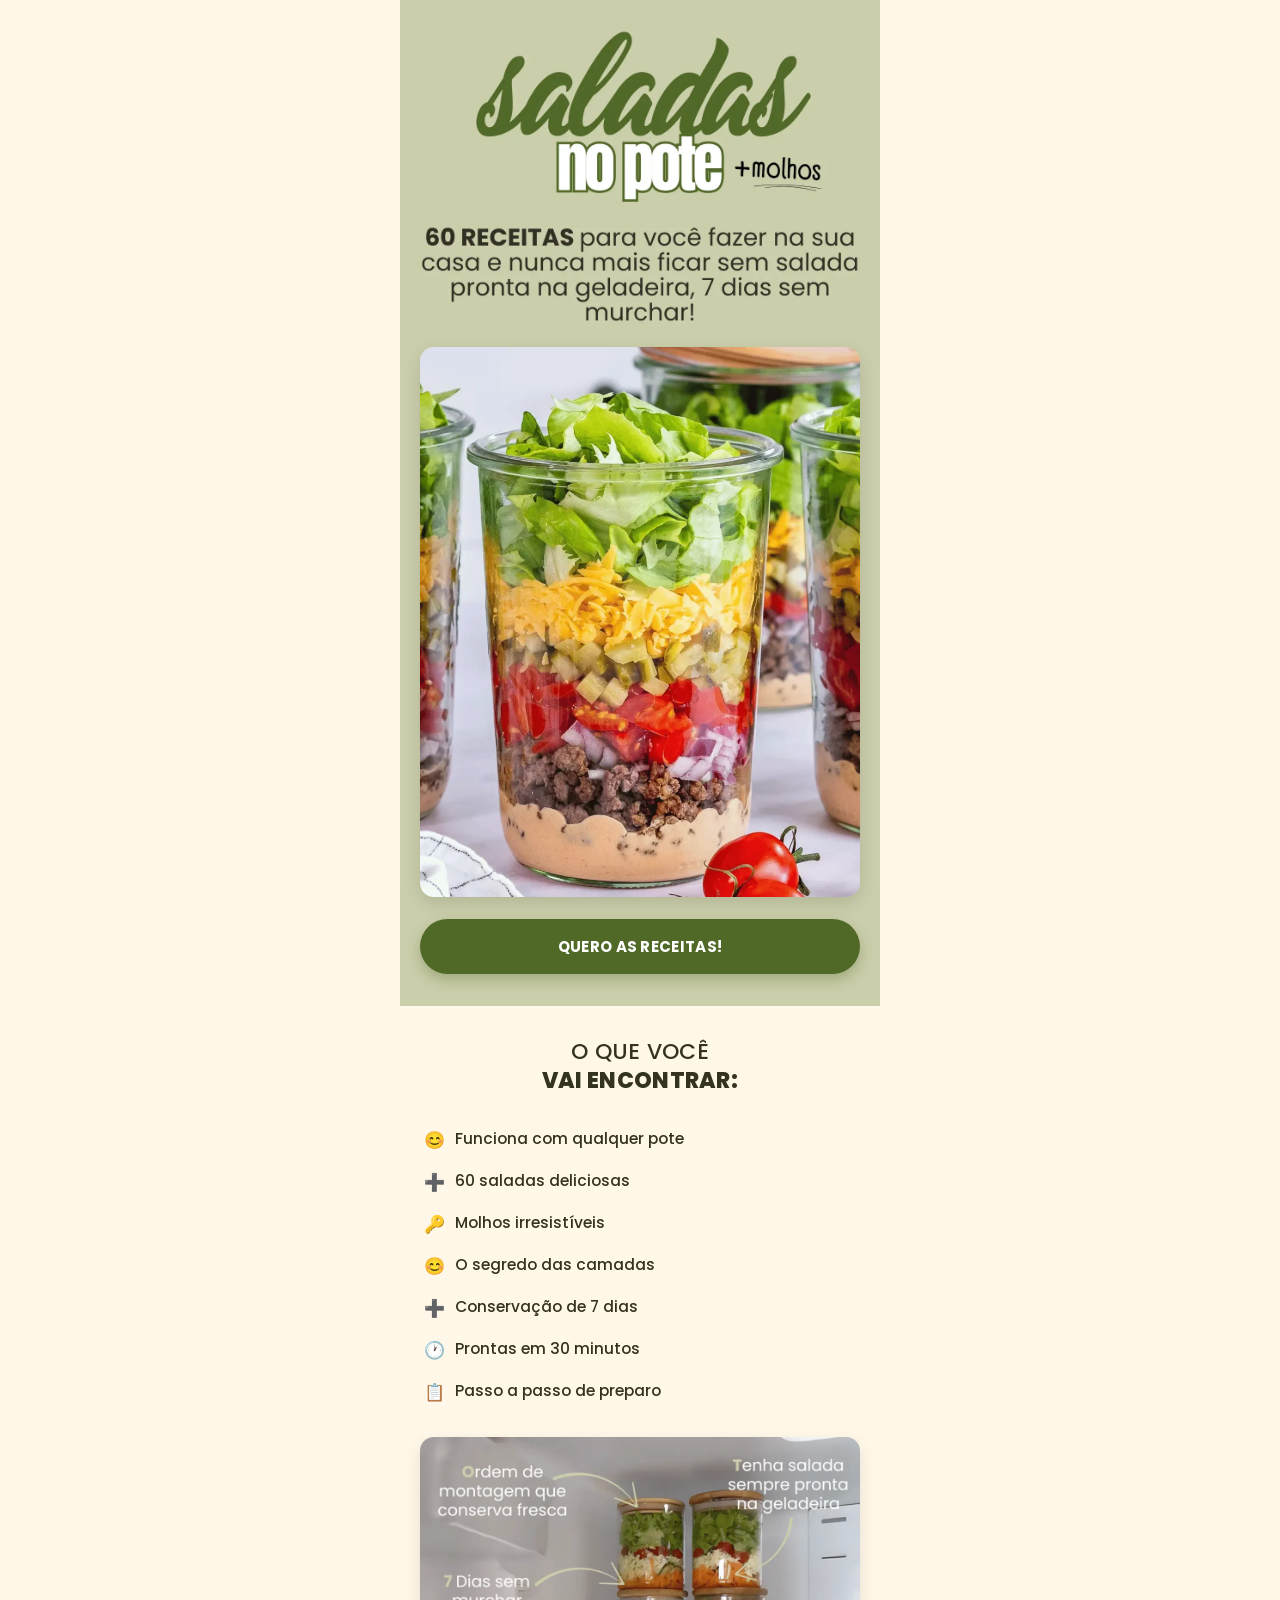
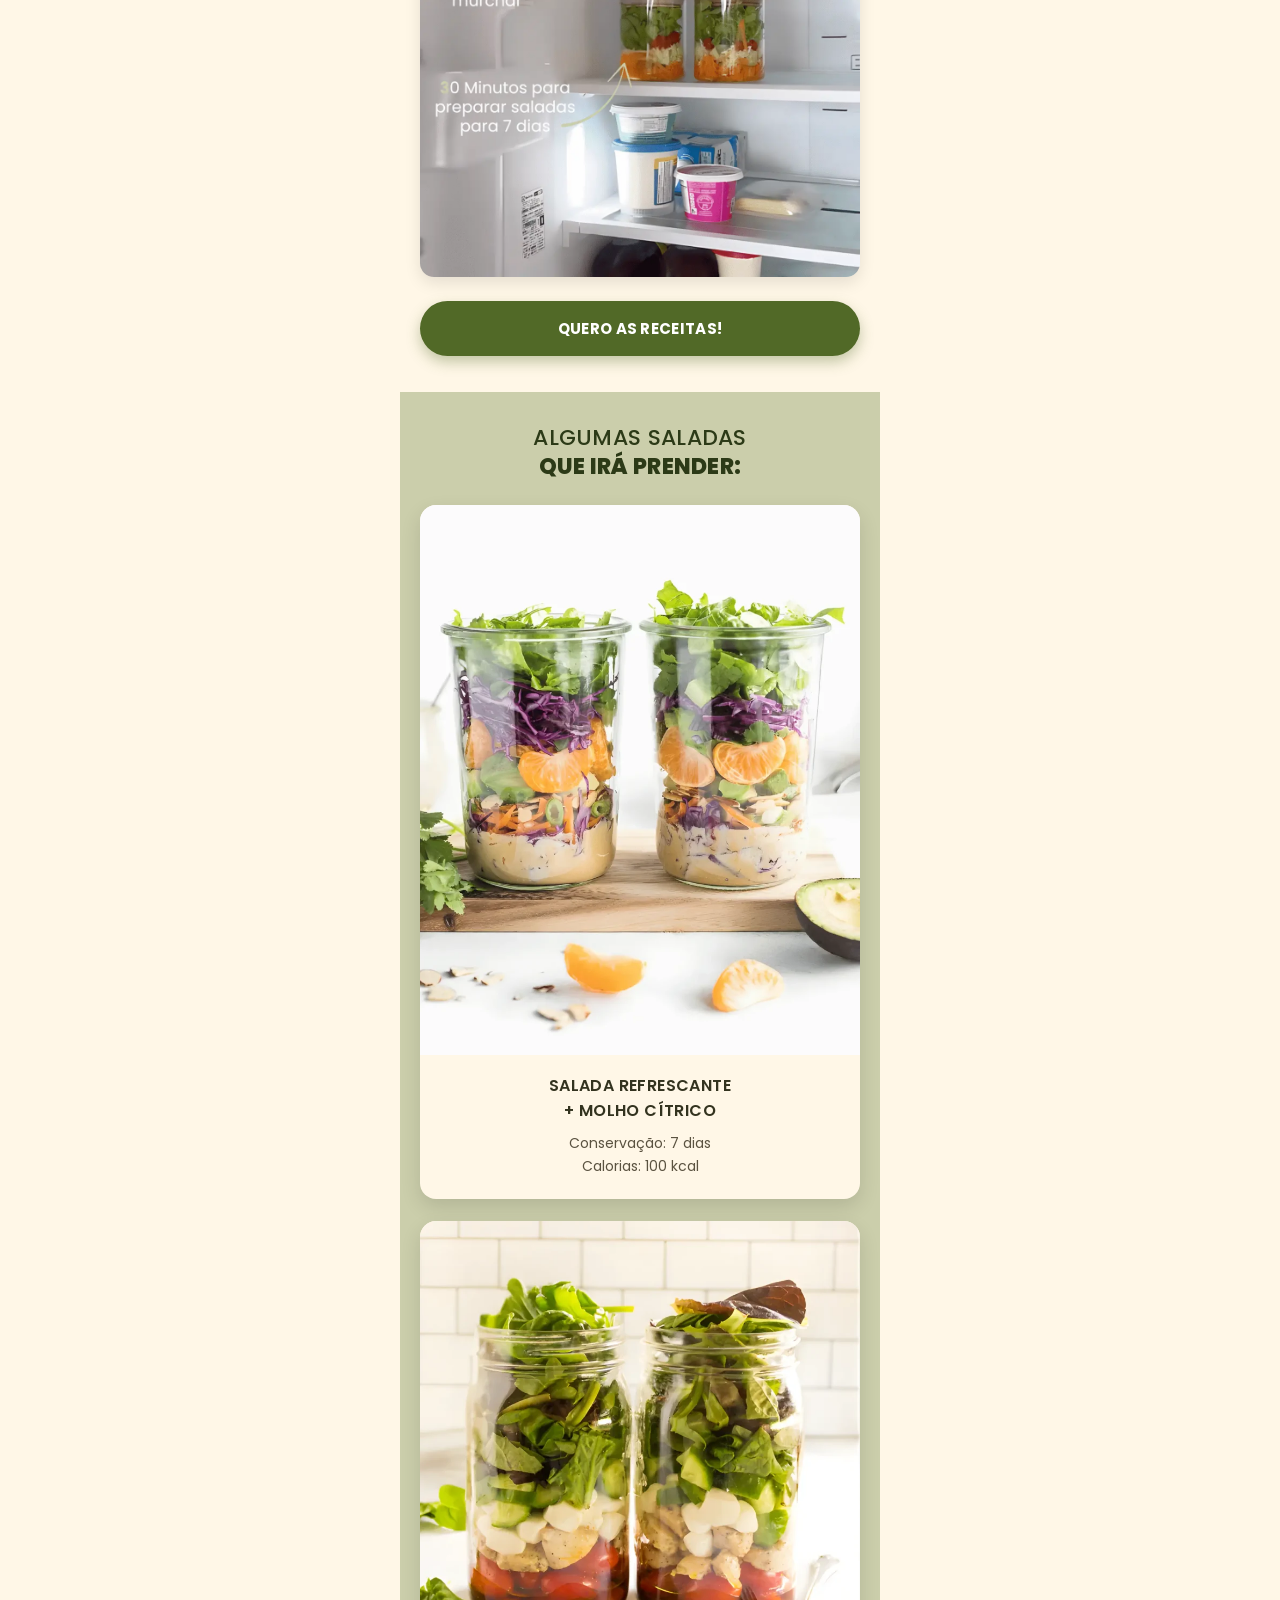
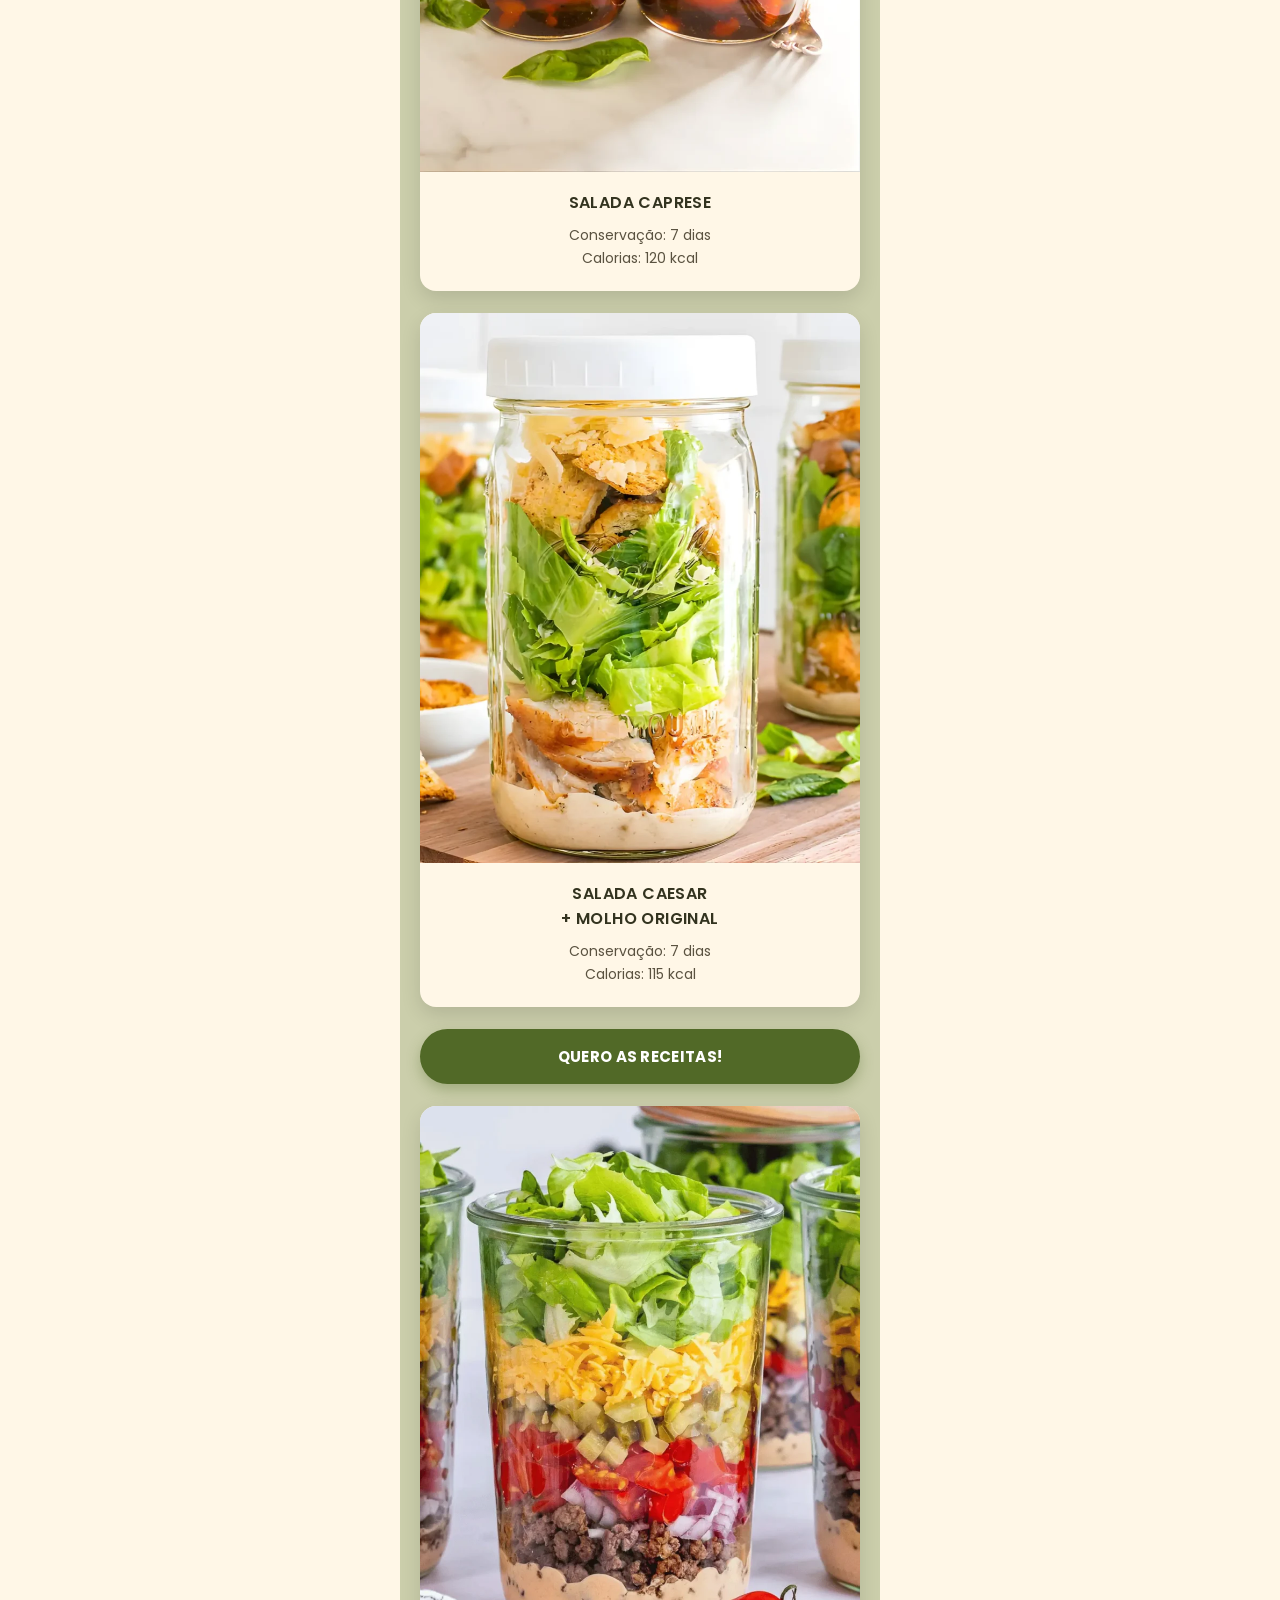
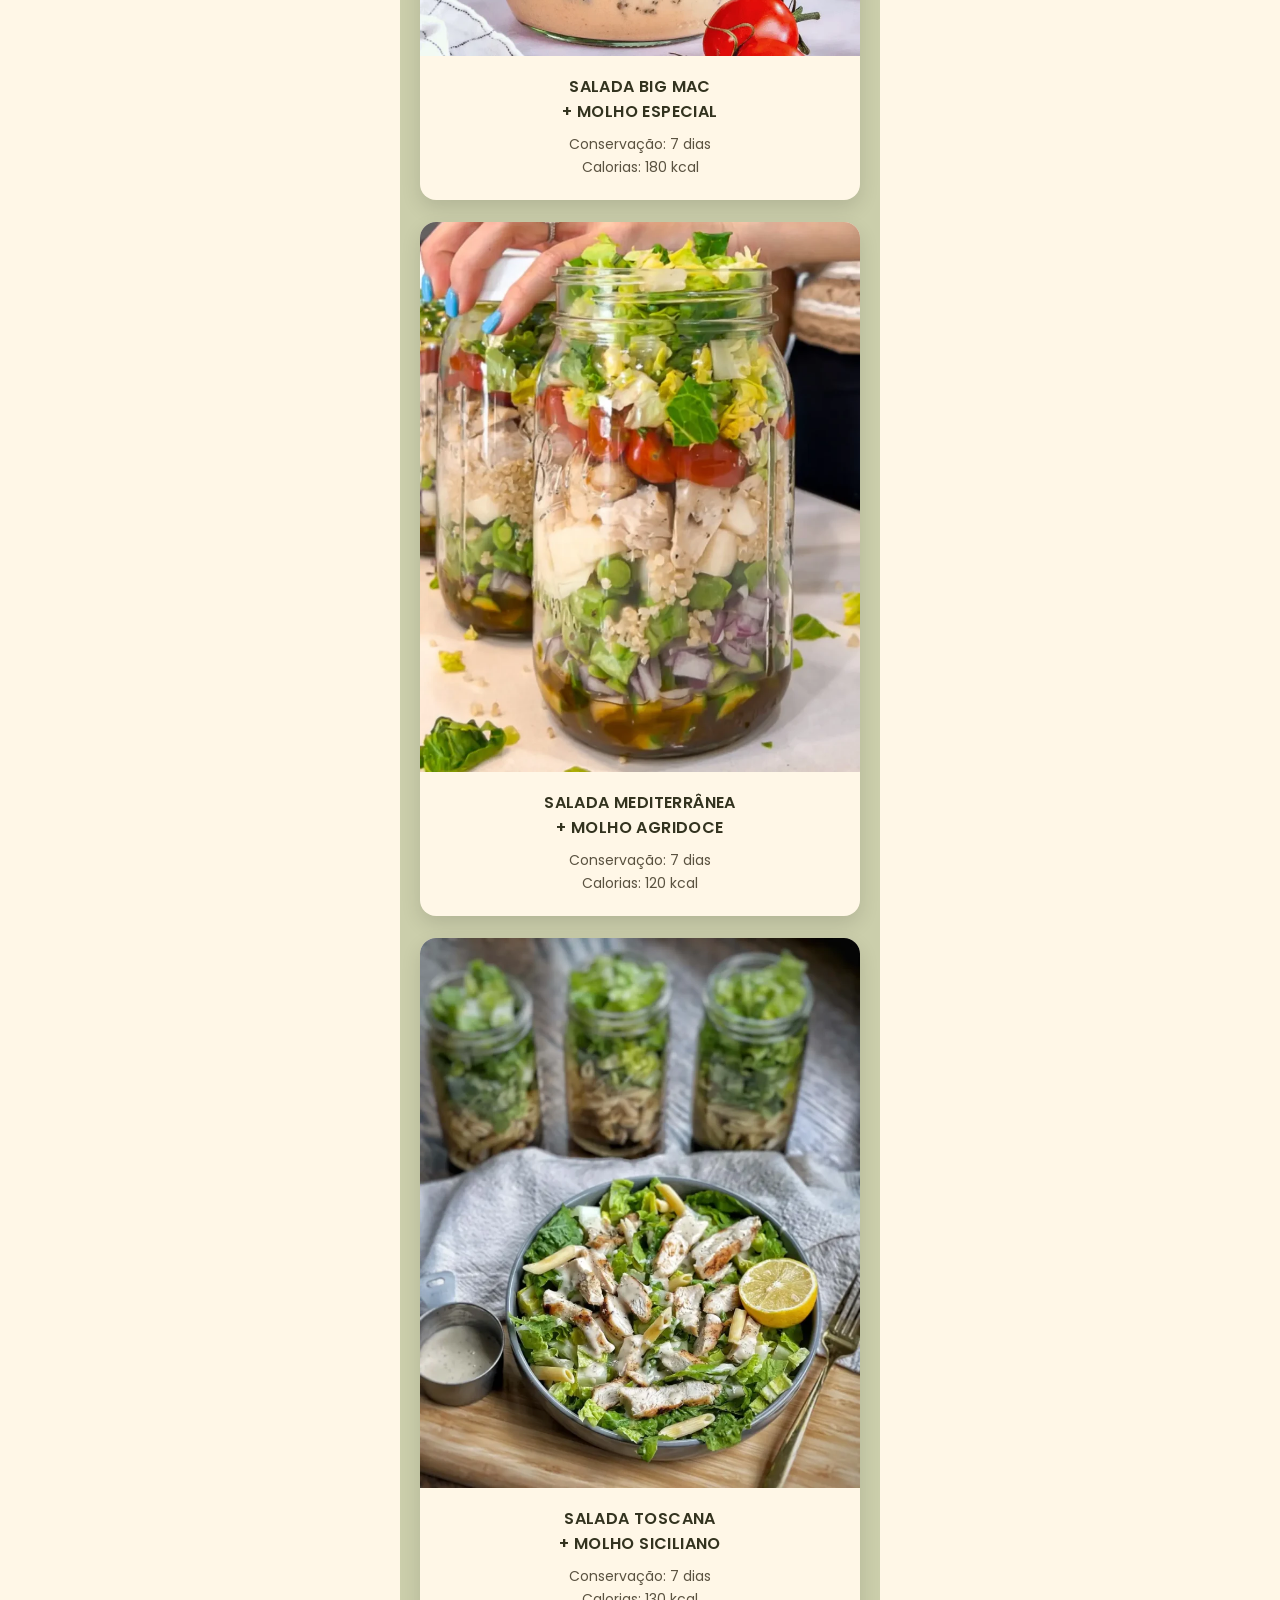
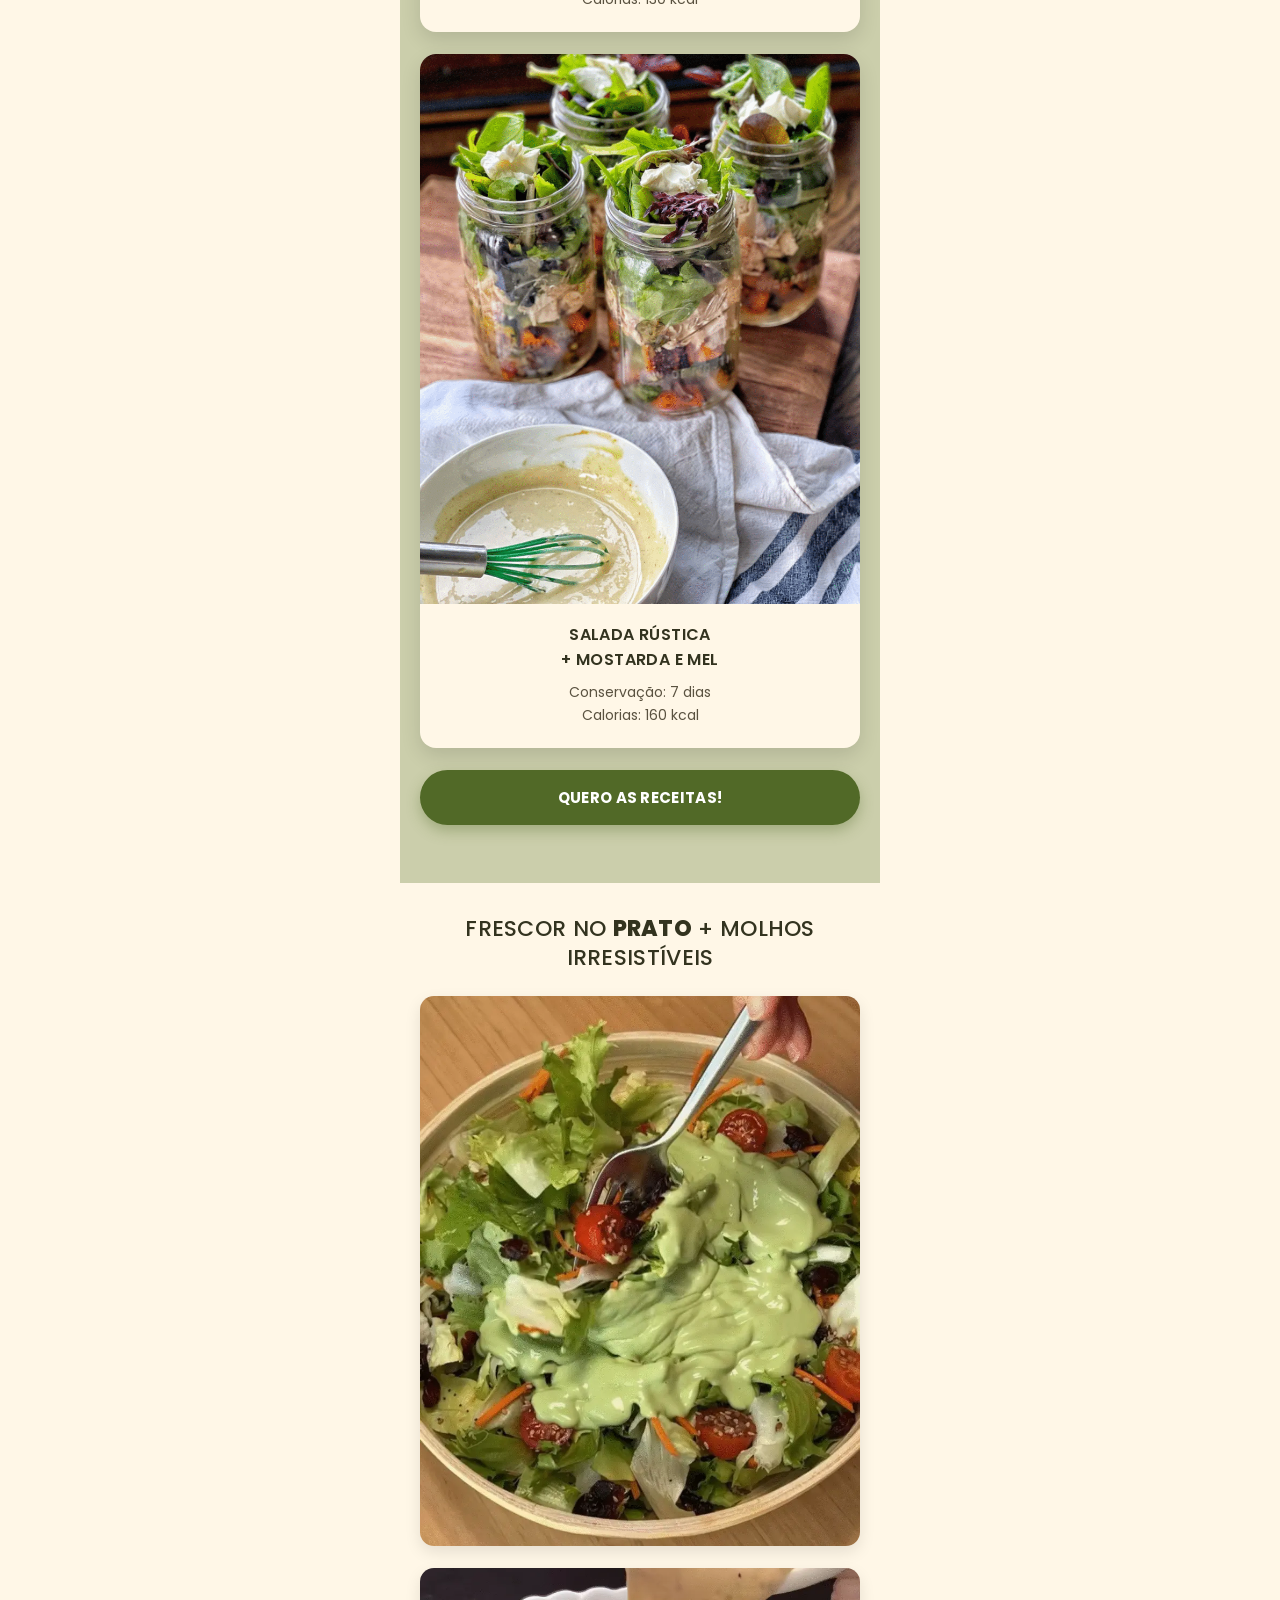
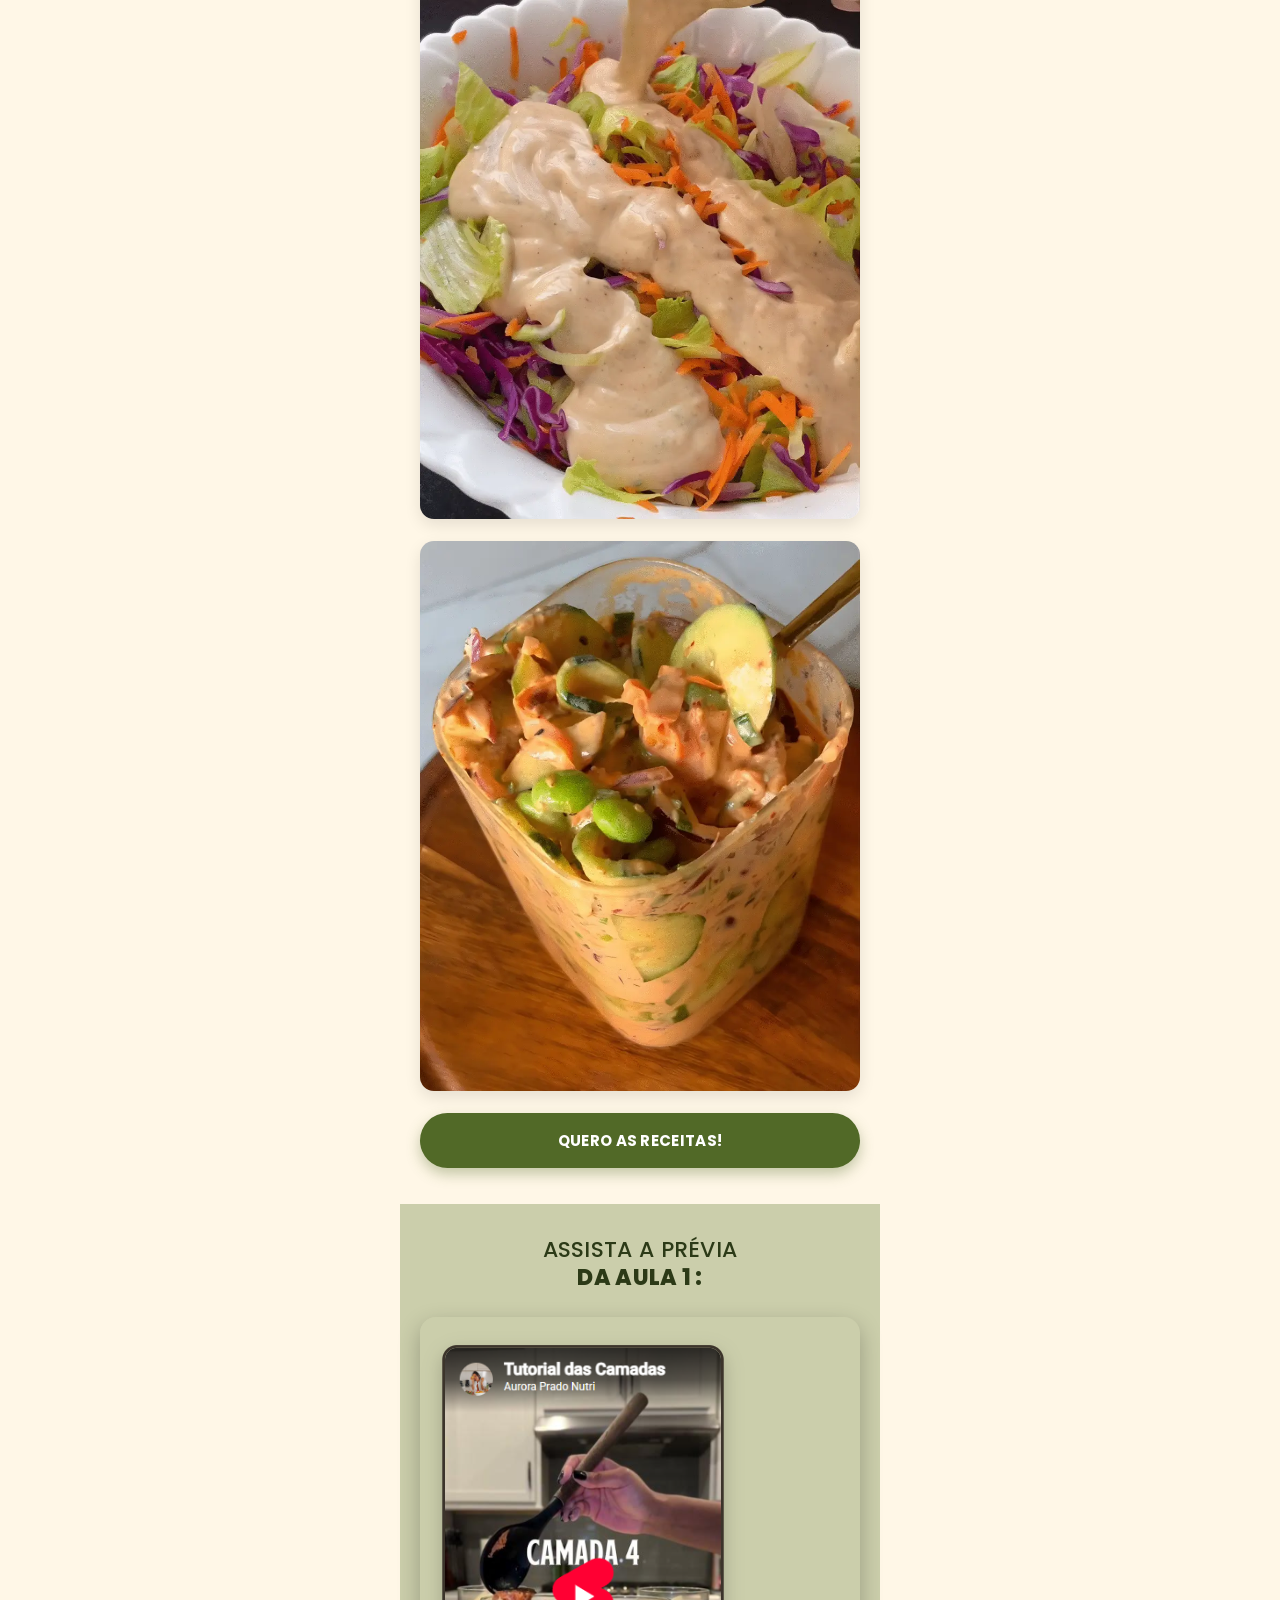
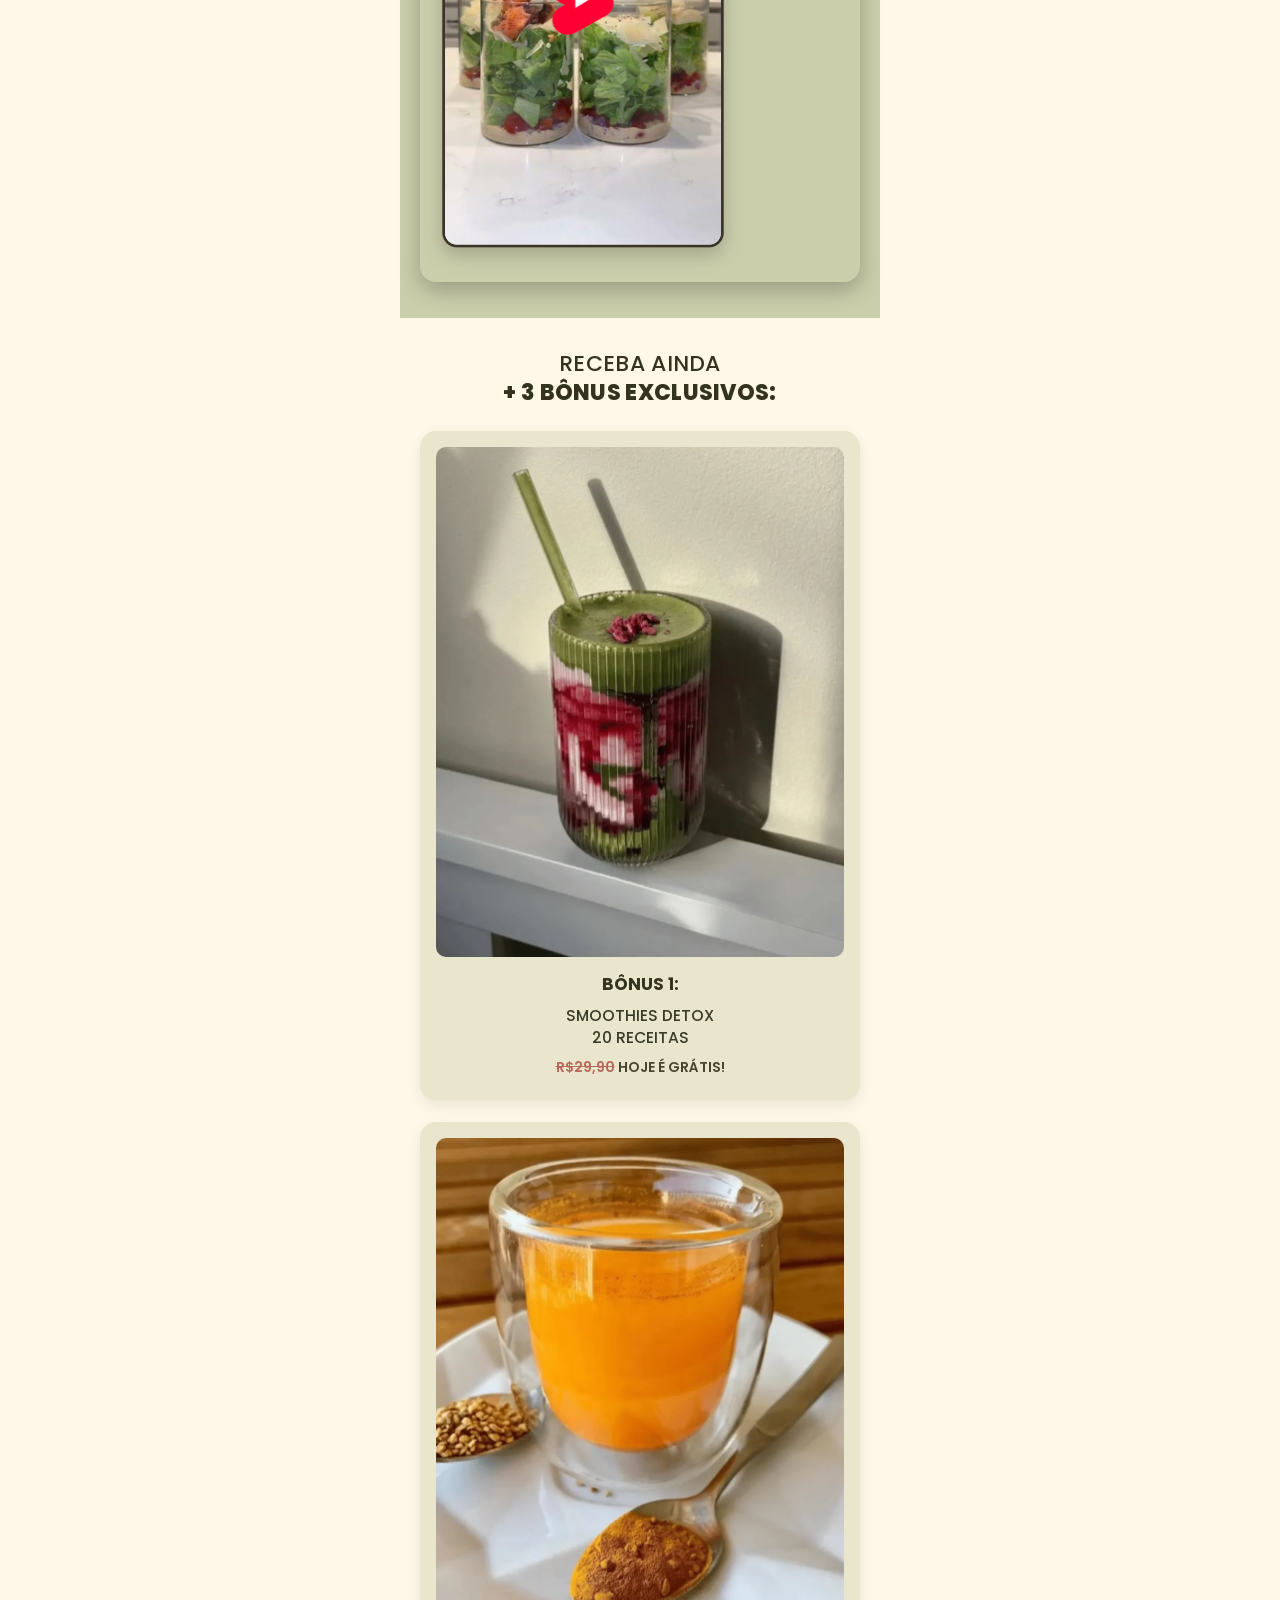
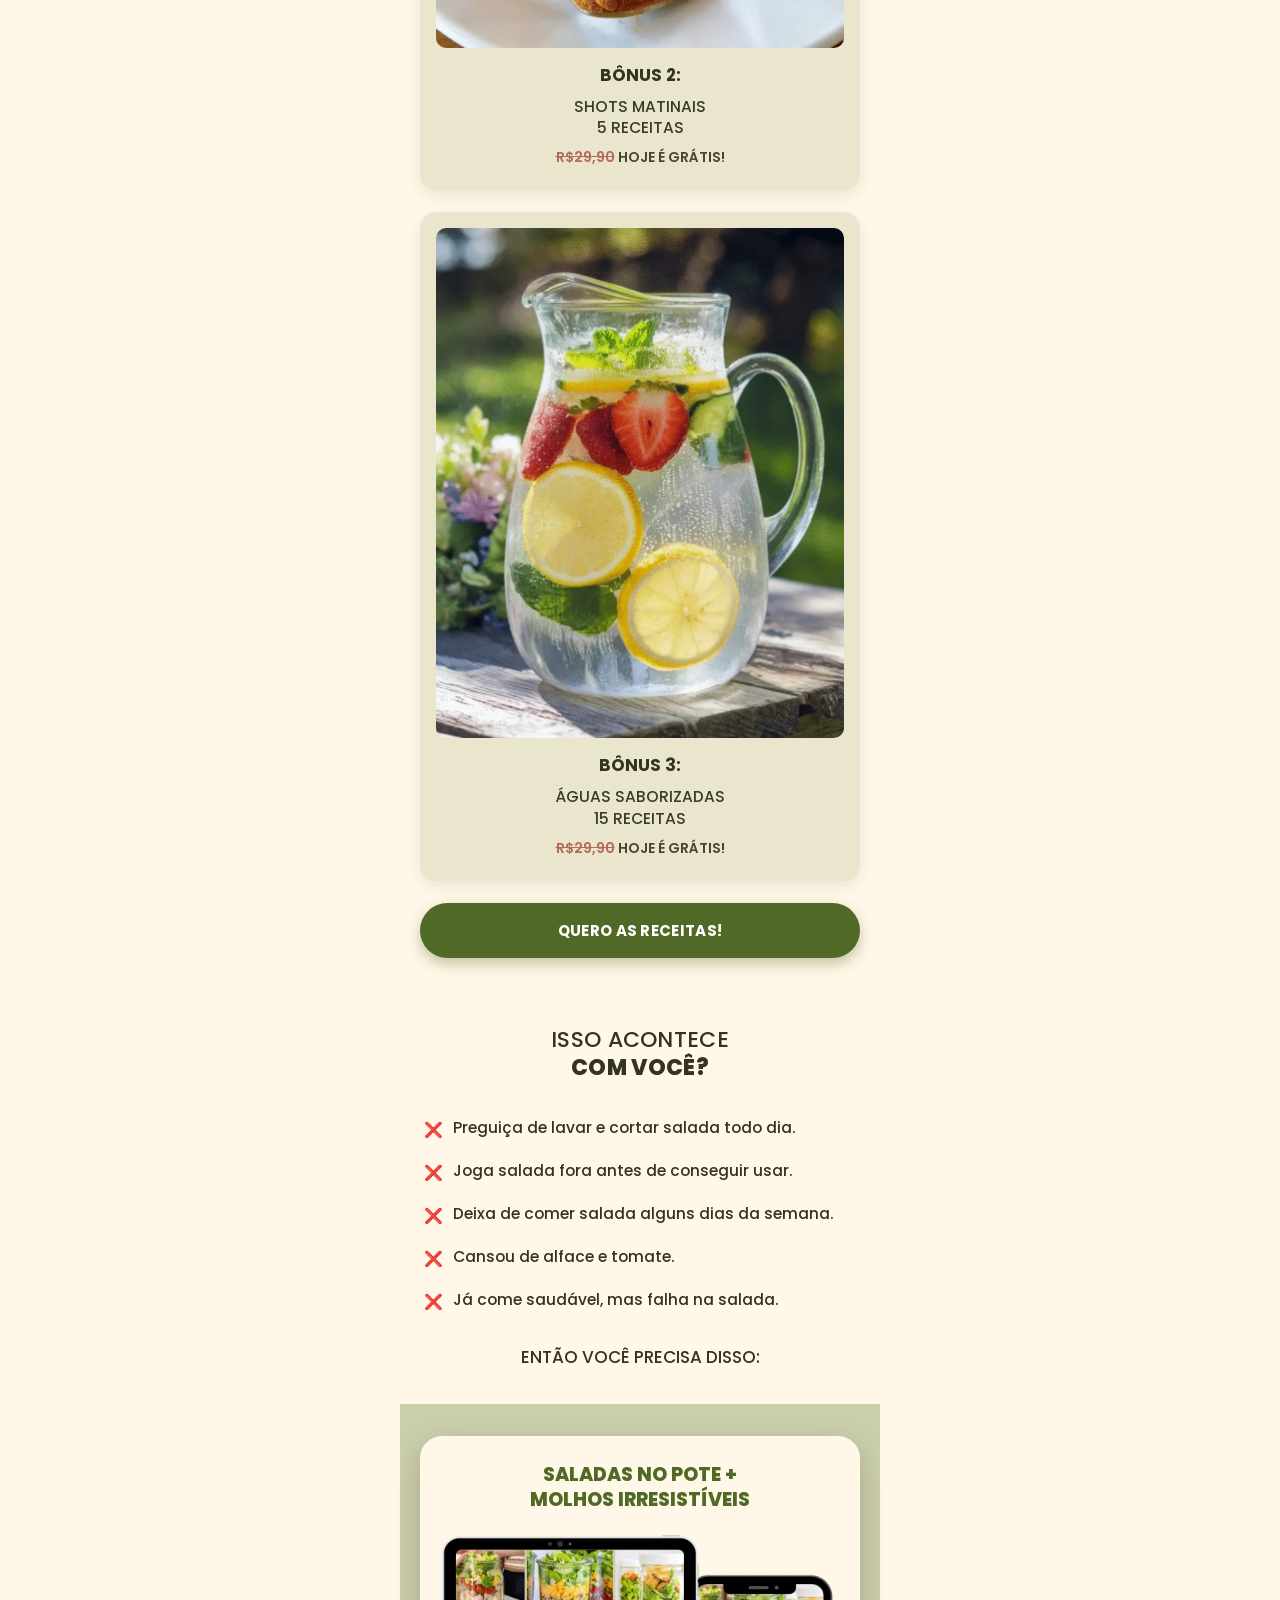
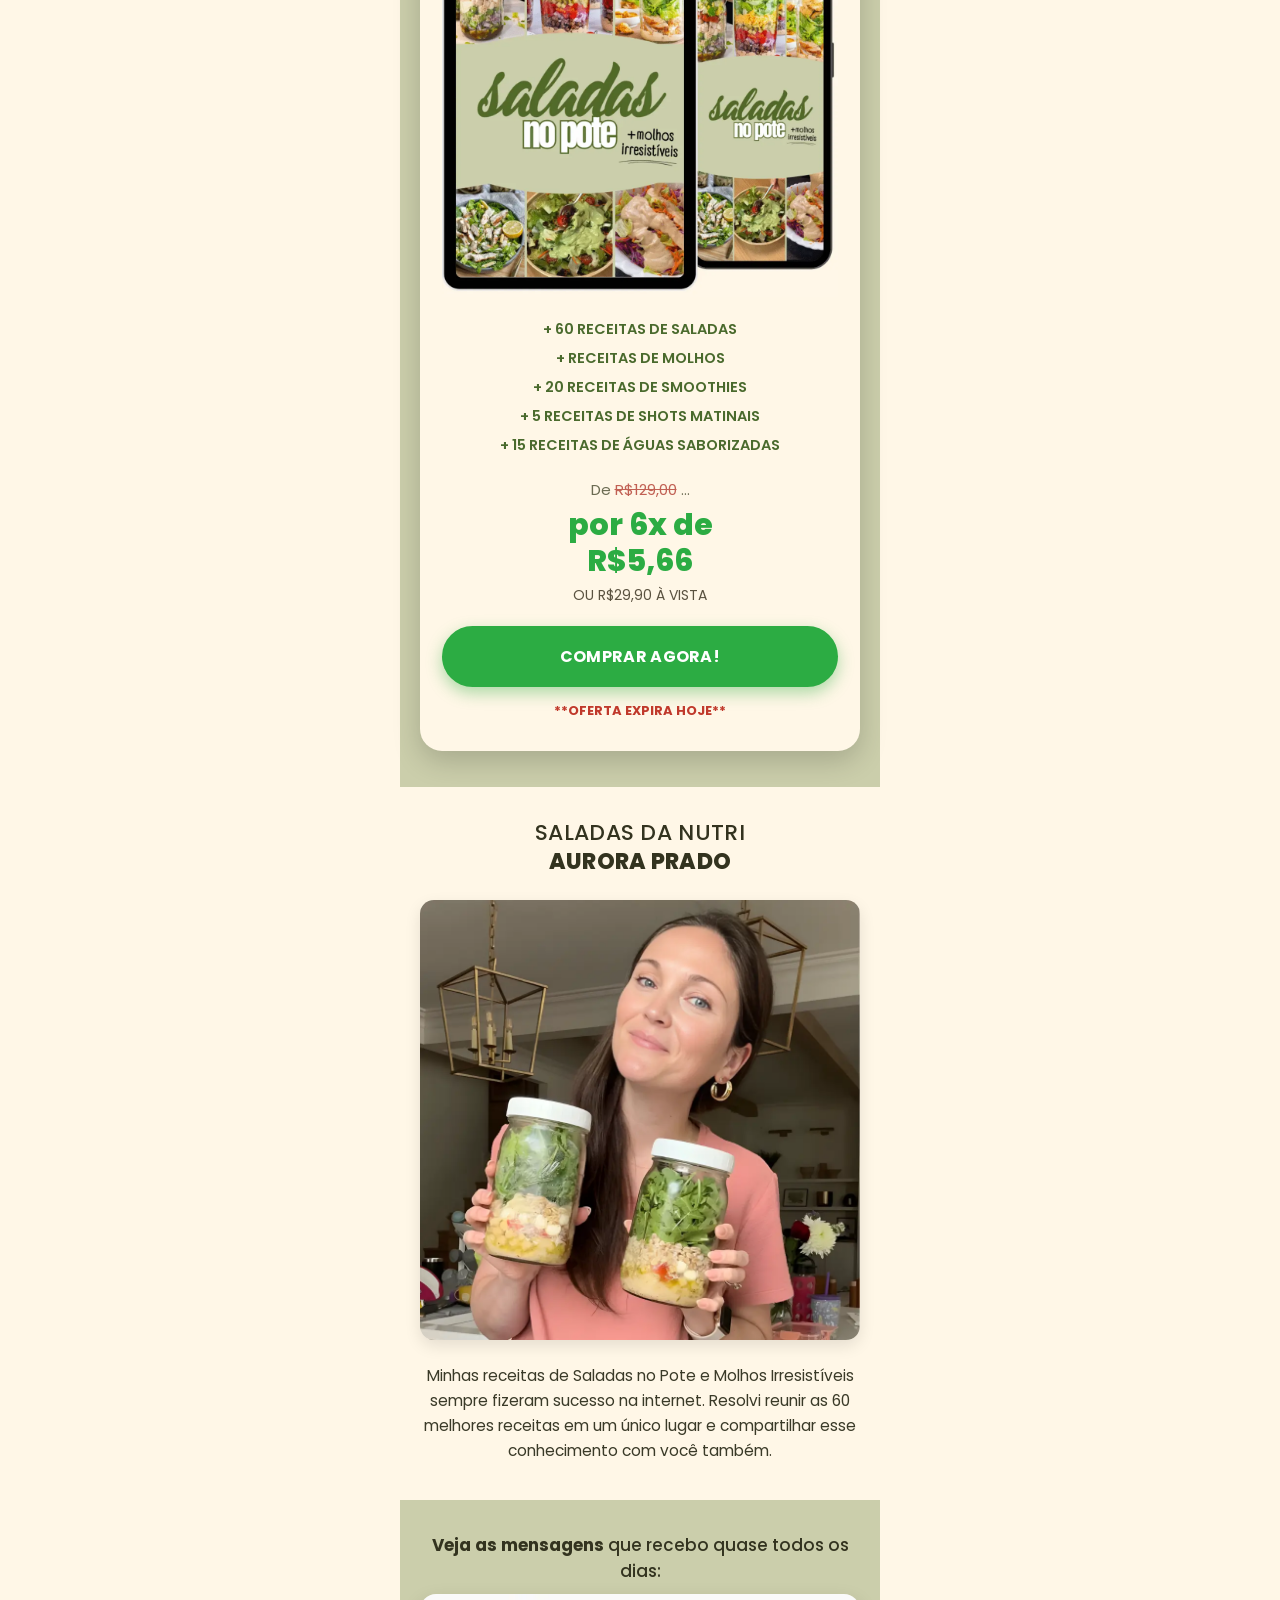
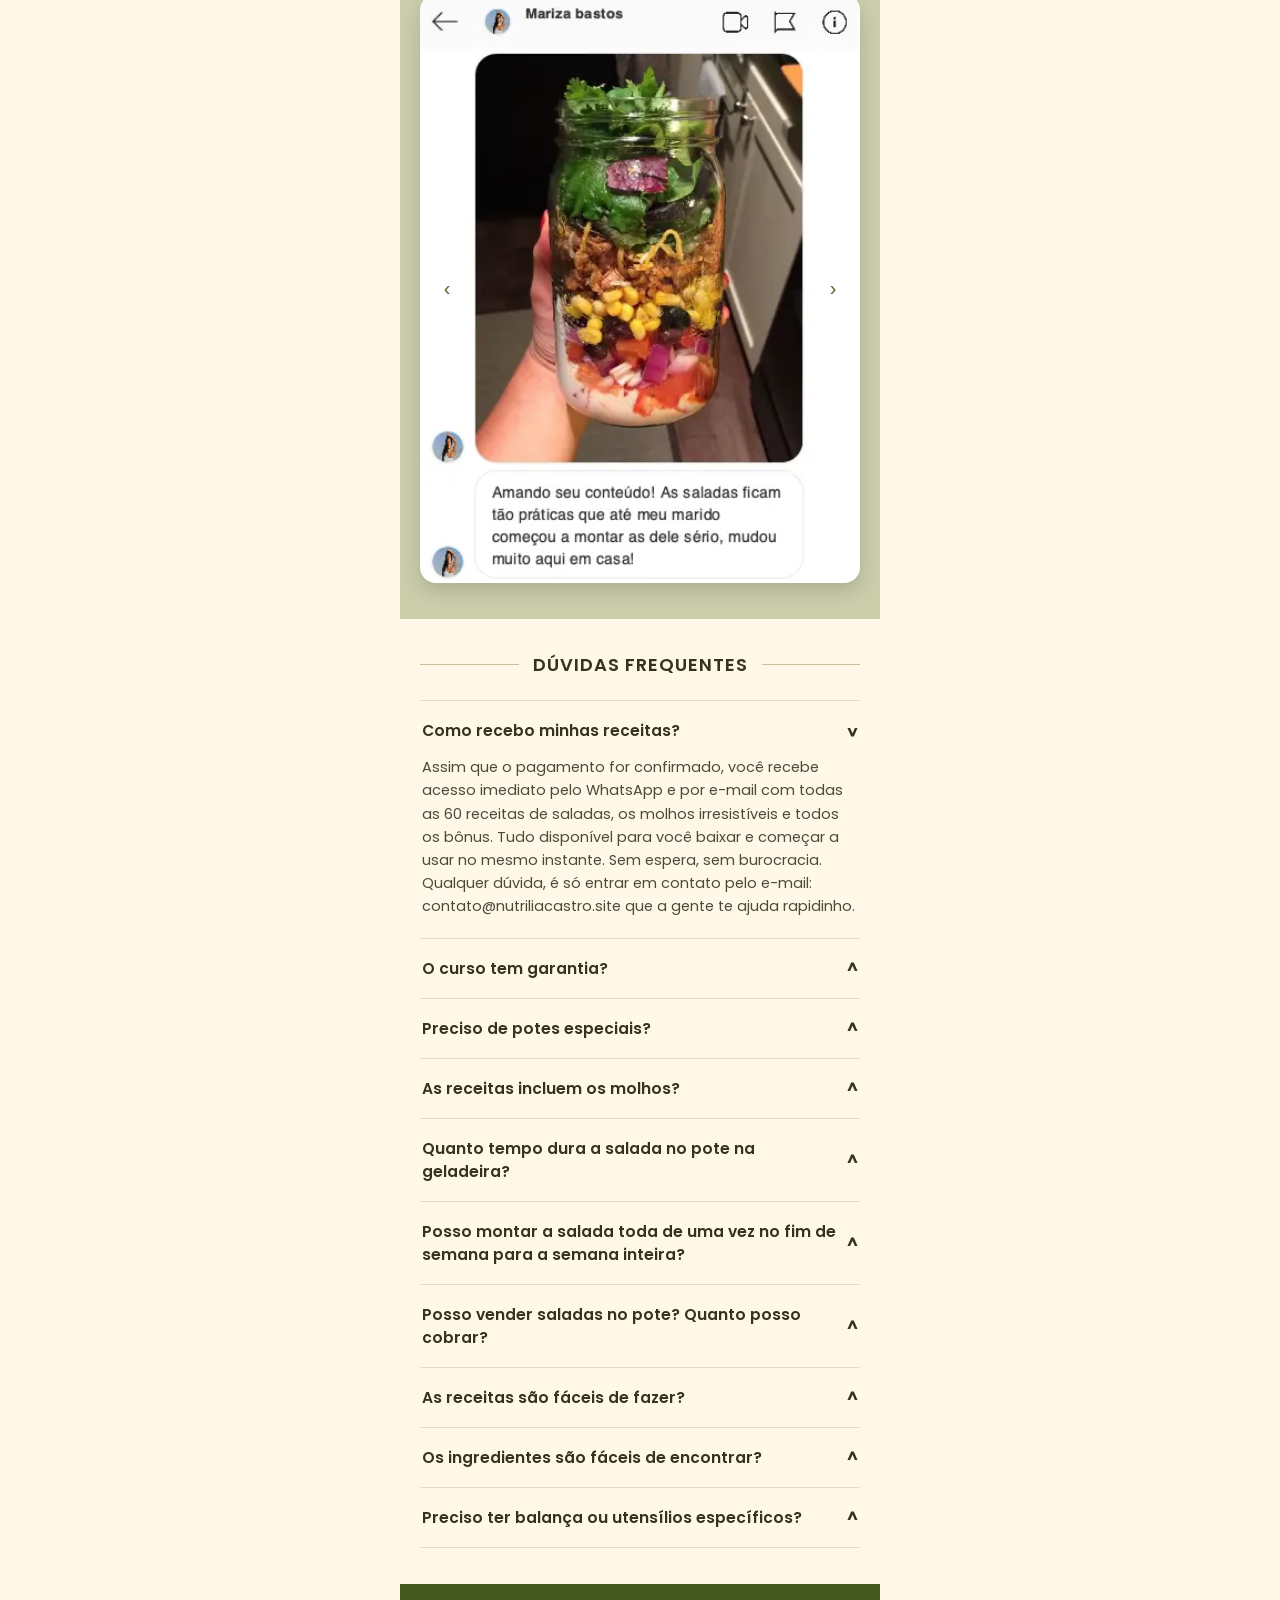
==== commit dc2f10da: "Adiciona páginas de políticas (Google Ads compliance) Privacidade, Termos de Uso, Reembolso e Cookie" ====
--- a/index.html
+++ b/index.html
@@ -122,7 +122,7 @@
 <!-- VIDEO PREVIA -->
 <section class="section section-green">
   <h2 class="title title-dark">ASSISTA A PRÉVIA<br><strong>DA AULA 1 :</strong></h2>
-  <div class="video-card">
+  <div class="video-card" id="videoCard" data-yt-id="2-A2chrN41w">
     <img src="assets/video-thumb.png" alt="Prévia da aula 1 - Tutorial das Camadas, por Aurora Prado Nutri">
   </div>
 </section>
@@ -183,7 +183,7 @@
     <p class="old-price">De <span class="strike">R$129,00</span> ...</p>
     <p class="new-price">por 6x de<br>R$5,66</p>
     <p class="cash-price">OU R$29,90 À VISTA</p>
-    <a href="#" class="btn btn-buy">COMPRAR AGORA!</a>
+    <a href="https://pay.cakto.com.br/k2z8m7r_1077547" class="btn btn-buy" target="_blank" rel="noopener">COMPRAR AGORA!</a>
     <p class="urgency">**OFERTA EXPIRA HOJE**</p>
   </div>
 </section>
@@ -274,8 +274,9 @@
 </section>
 
 <footer class="footer">
-  <a href="#oferta" class="btn btn-buy">QUERO MINHAS RECEITAS!</a>
+  <a href="https://pay.cakto.com.br/k2z8m7r_1077547" class="btn btn-buy" target="_blank" rel="noopener">QUERO MINHAS RECEITAS!</a>
   <p class="footer-note">Saladas no Pote + Molhos Irresistíveis © Todos os direitos reservados.</p>
+  <p class="footer-links"><a href="/politicas/index.html">Políticas de Privacidade e Termos de Uso</a></p>
 </footer>
 
 <script src="js/script.js"></script>
--- a/css/style.css
+++ b/css/style.css
@@ -190,6 +190,14 @@
   border-radius: 16px;
   overflow: hidden;
   box-shadow: 0 8px 22px rgba(0,0,0,0.25);
+  cursor: pointer;
+  position: relative;
+}
+.video-card iframe {
+  display: block;
+  width: 100%;
+  aspect-ratio: 16 / 9;
+  border: 0;
 }
 
 /* bonus */
@@ -415,6 +423,14 @@
   text-align: center;
 }
 .footer .btn-buy { margin-bottom: 16px; }
+.footer-links {
+  margin: 10px 0 0;
+}
+.footer-links a {
+  color: #cfd6b8;
+  font-size: 12px;
+  text-decoration: underline;
+}
 .footer-note {
   color: #cfd6b8;
   font-size: 12px;
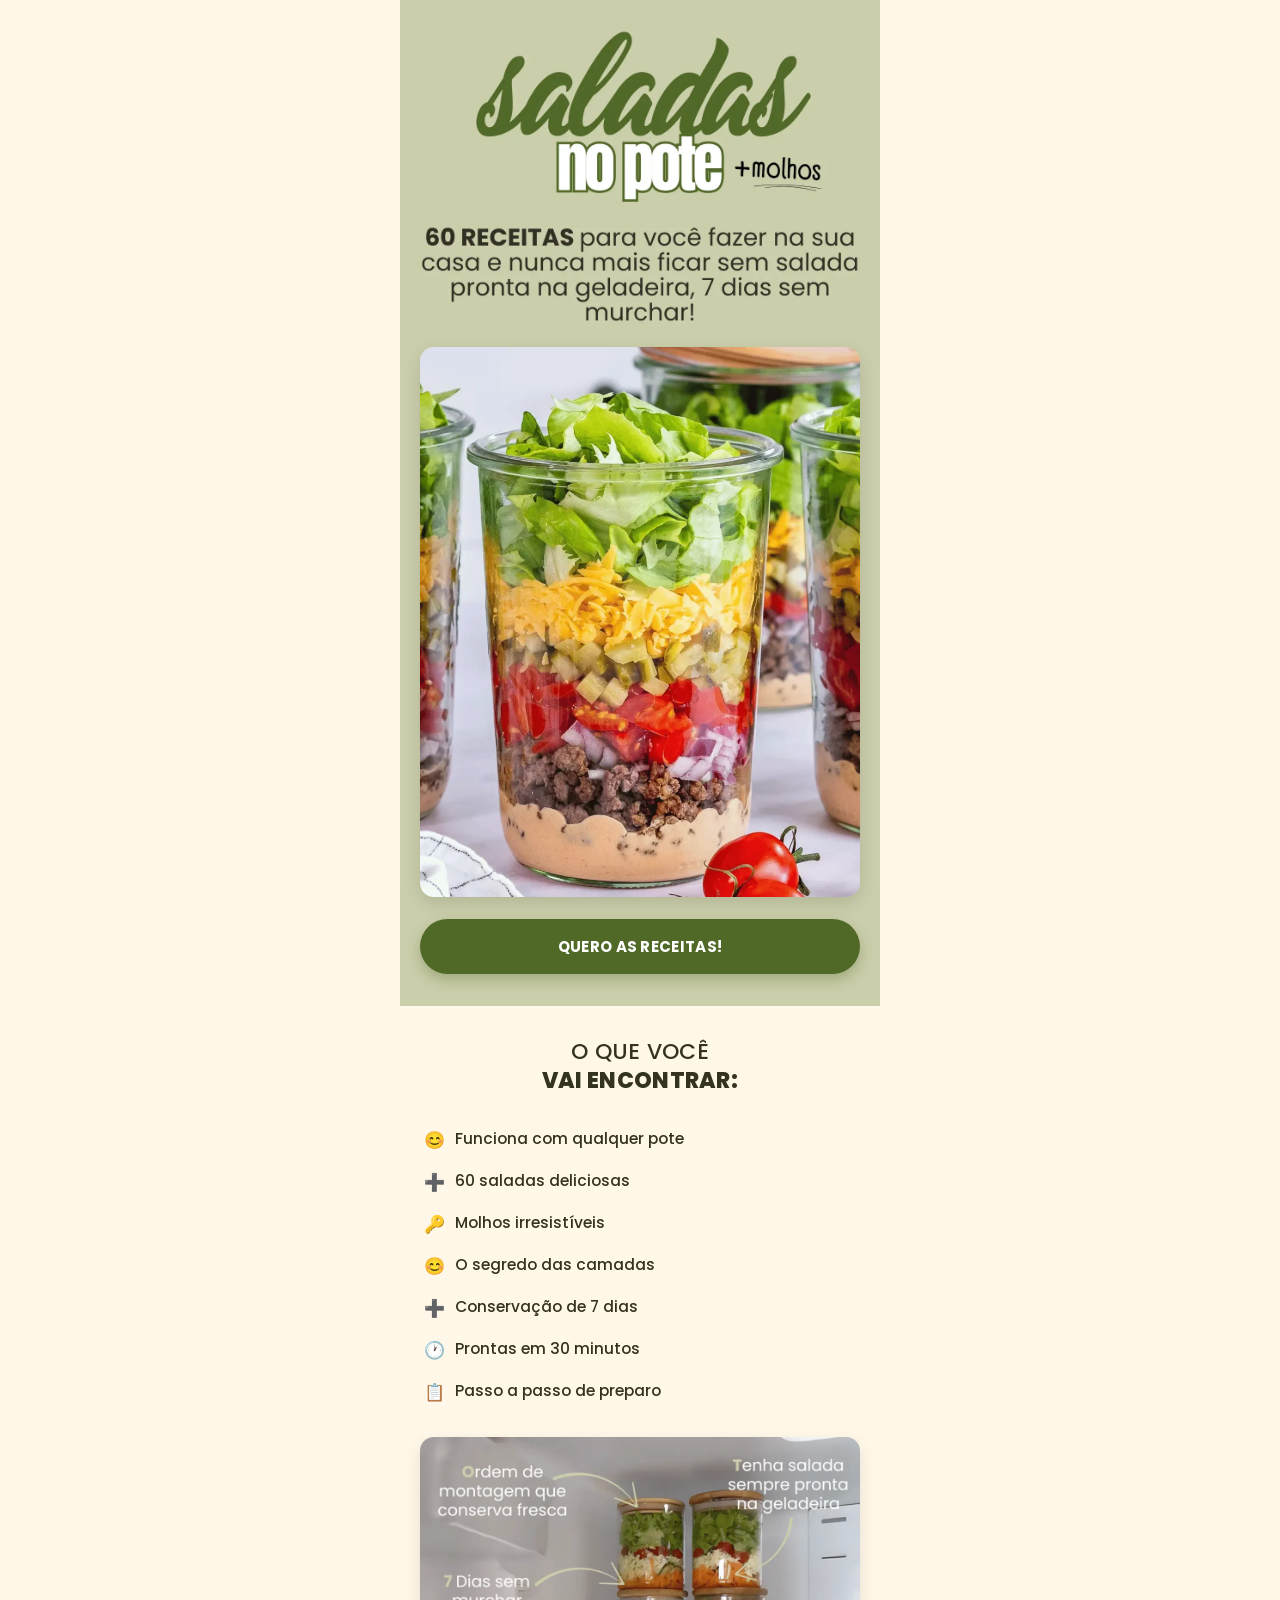
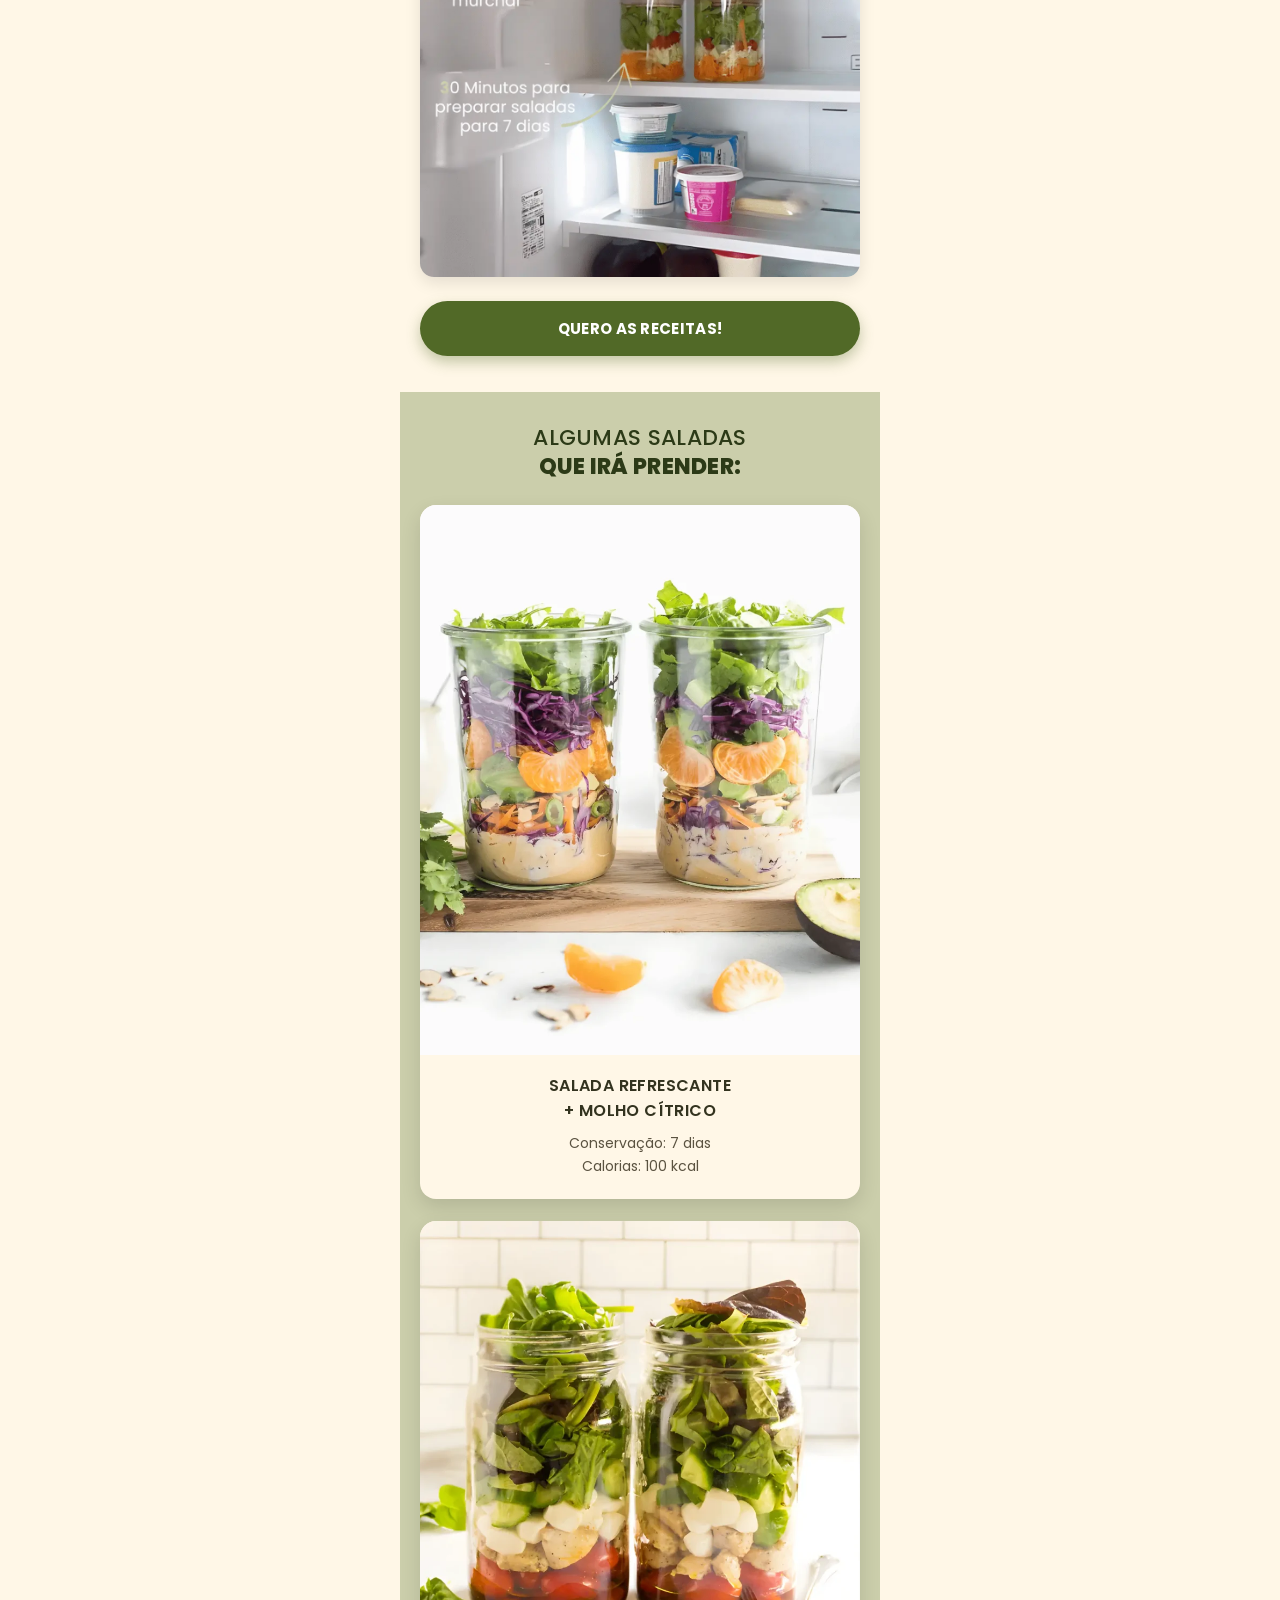
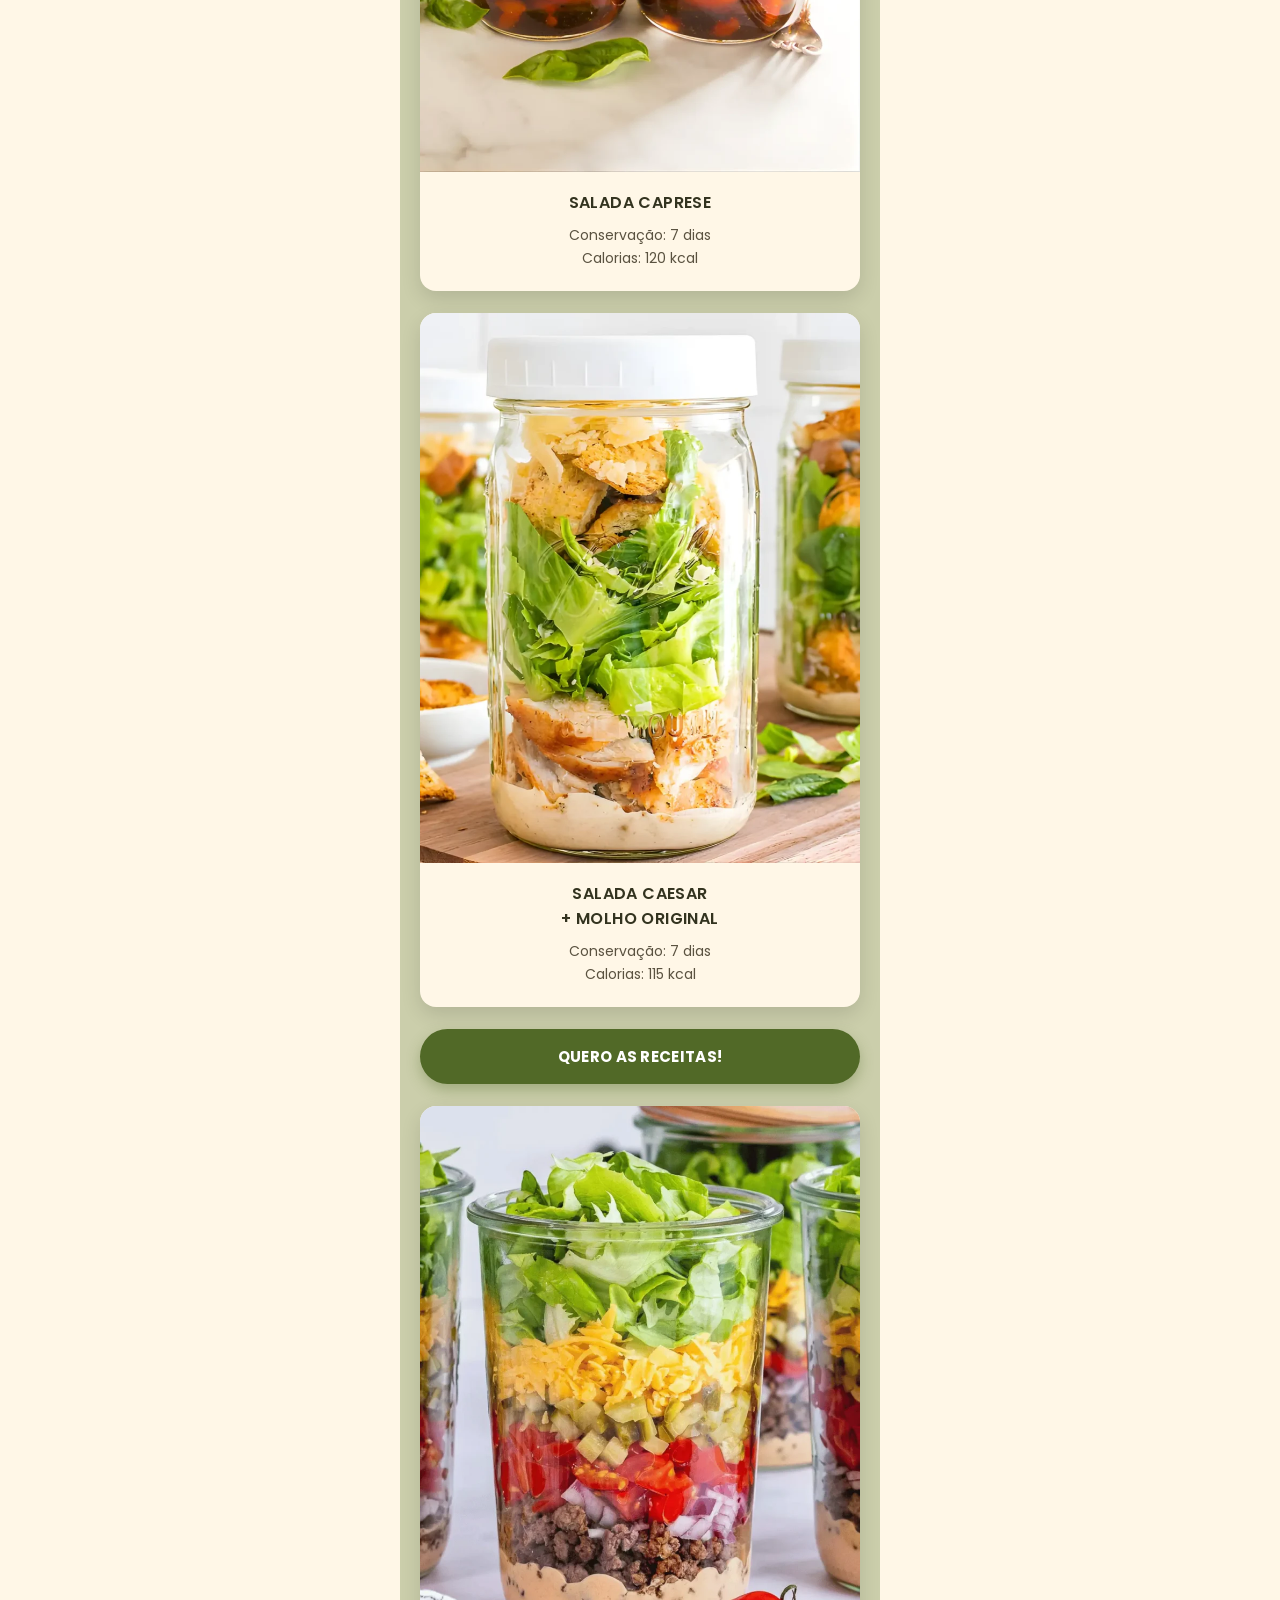
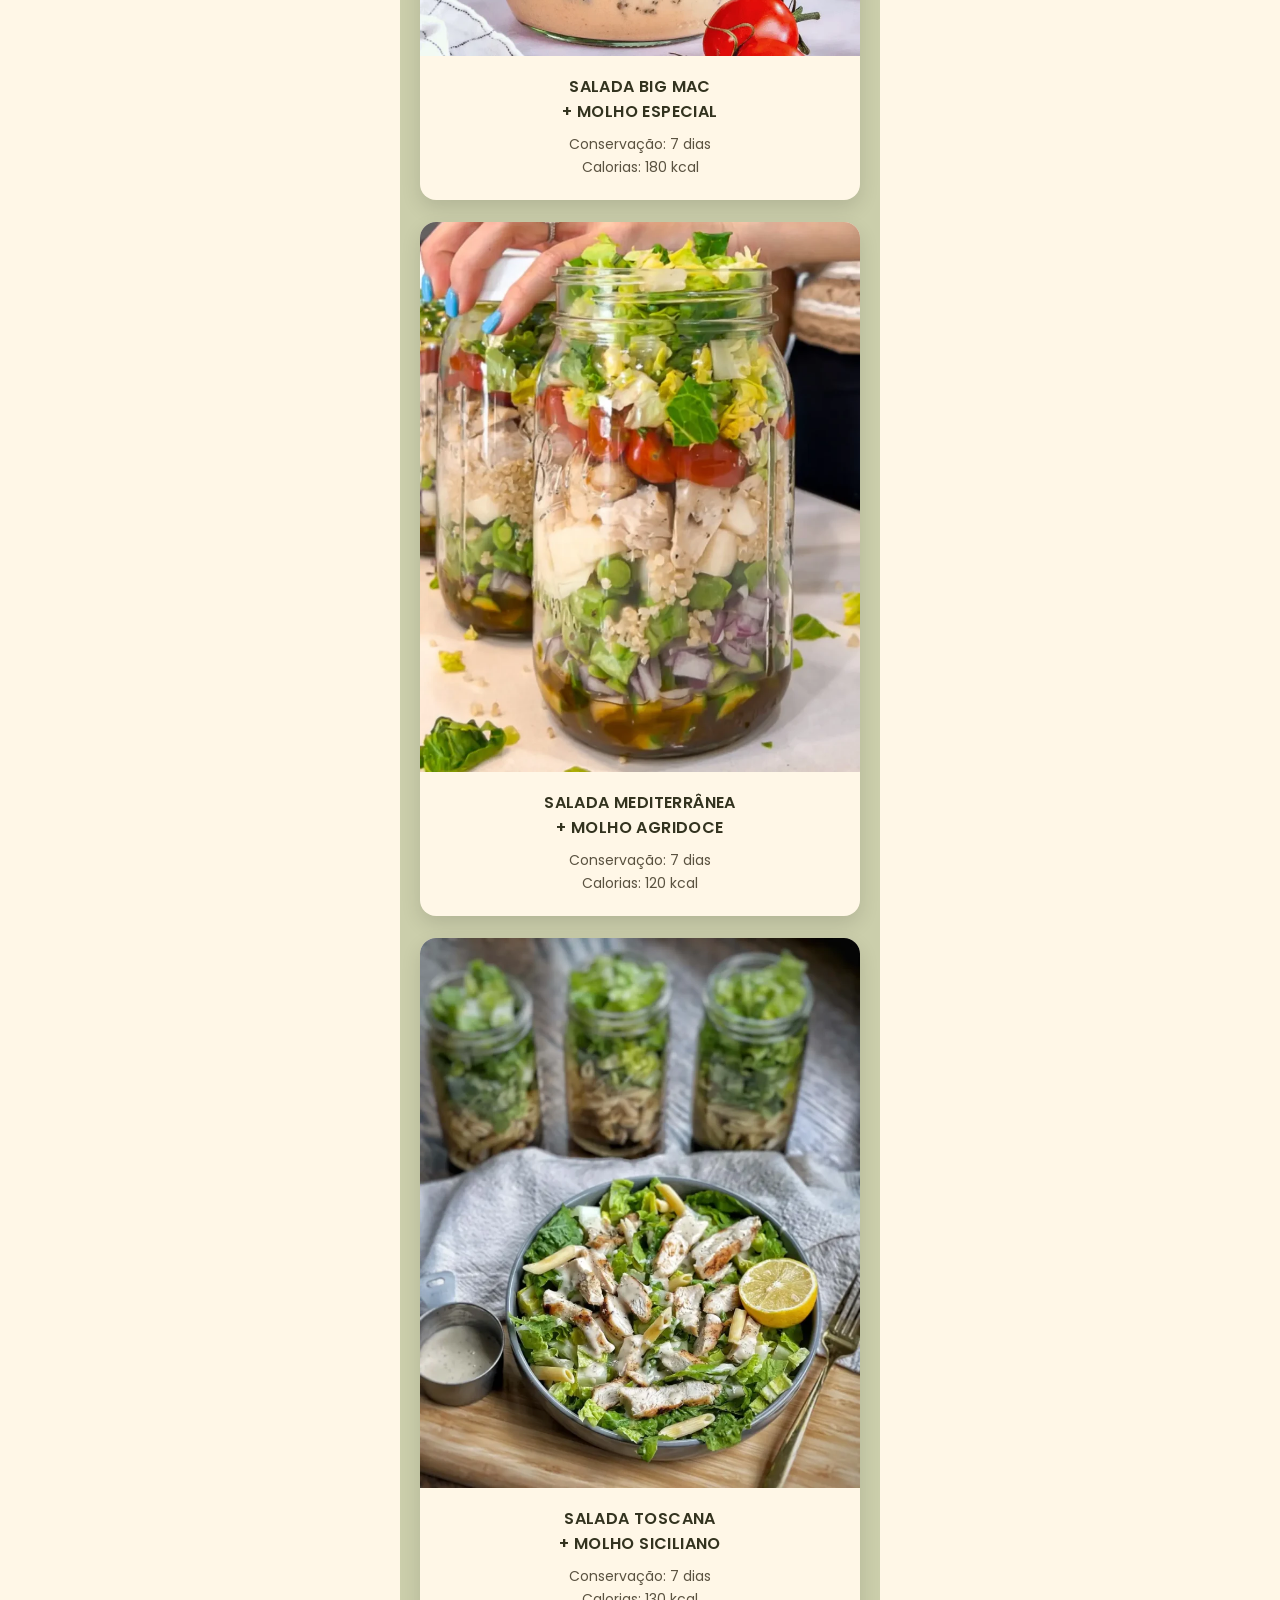
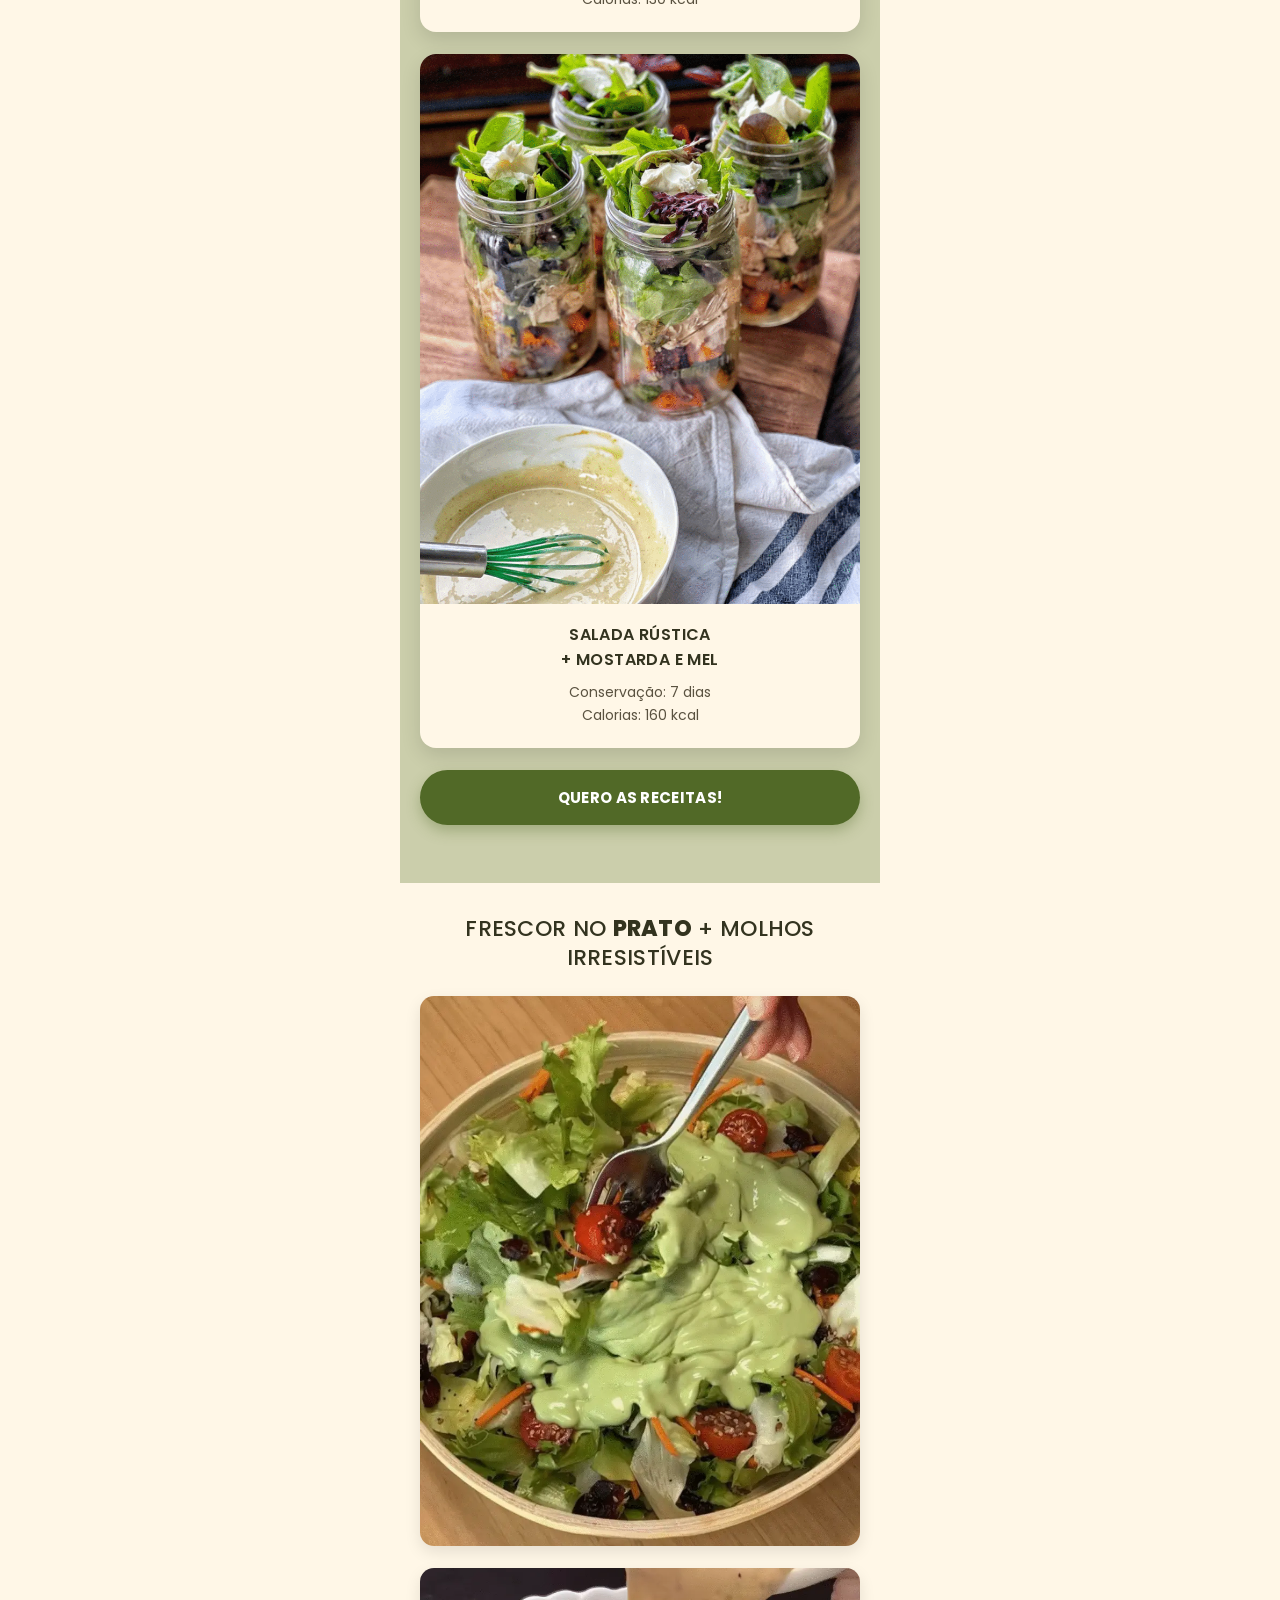
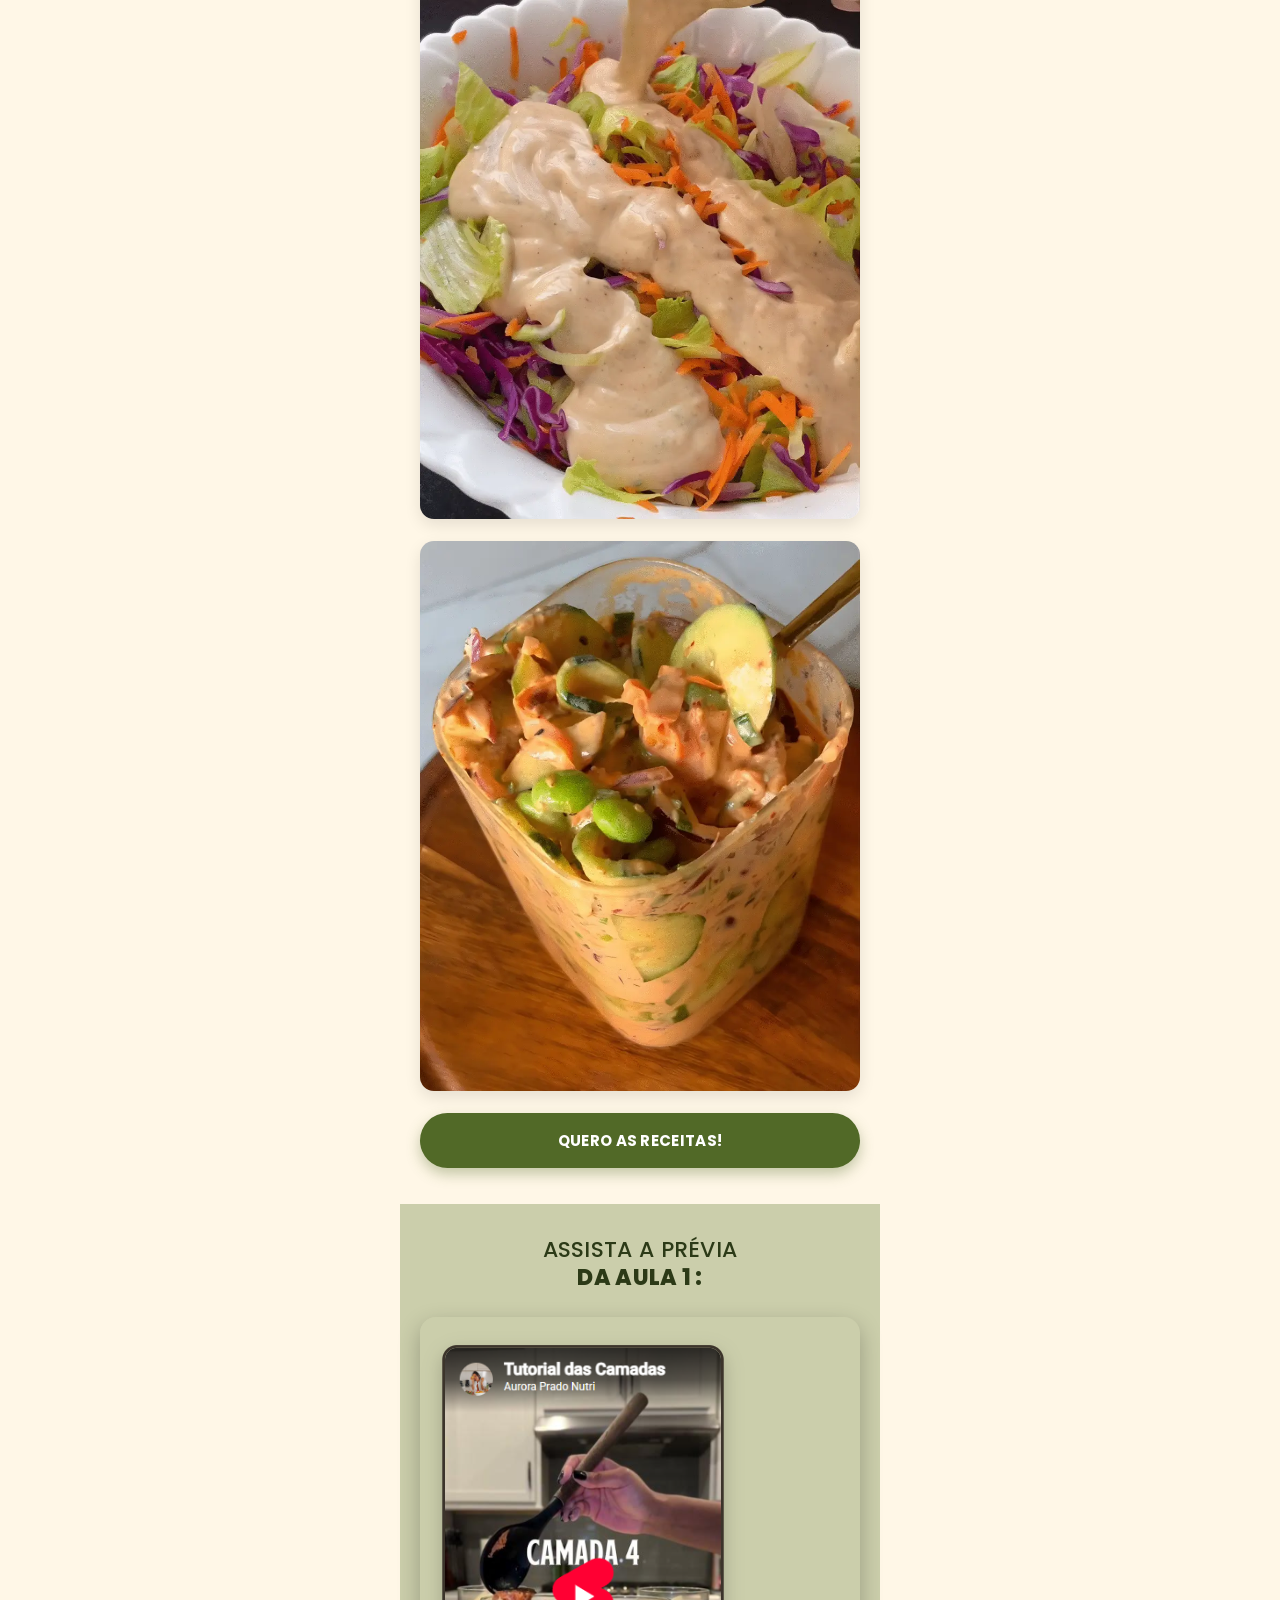
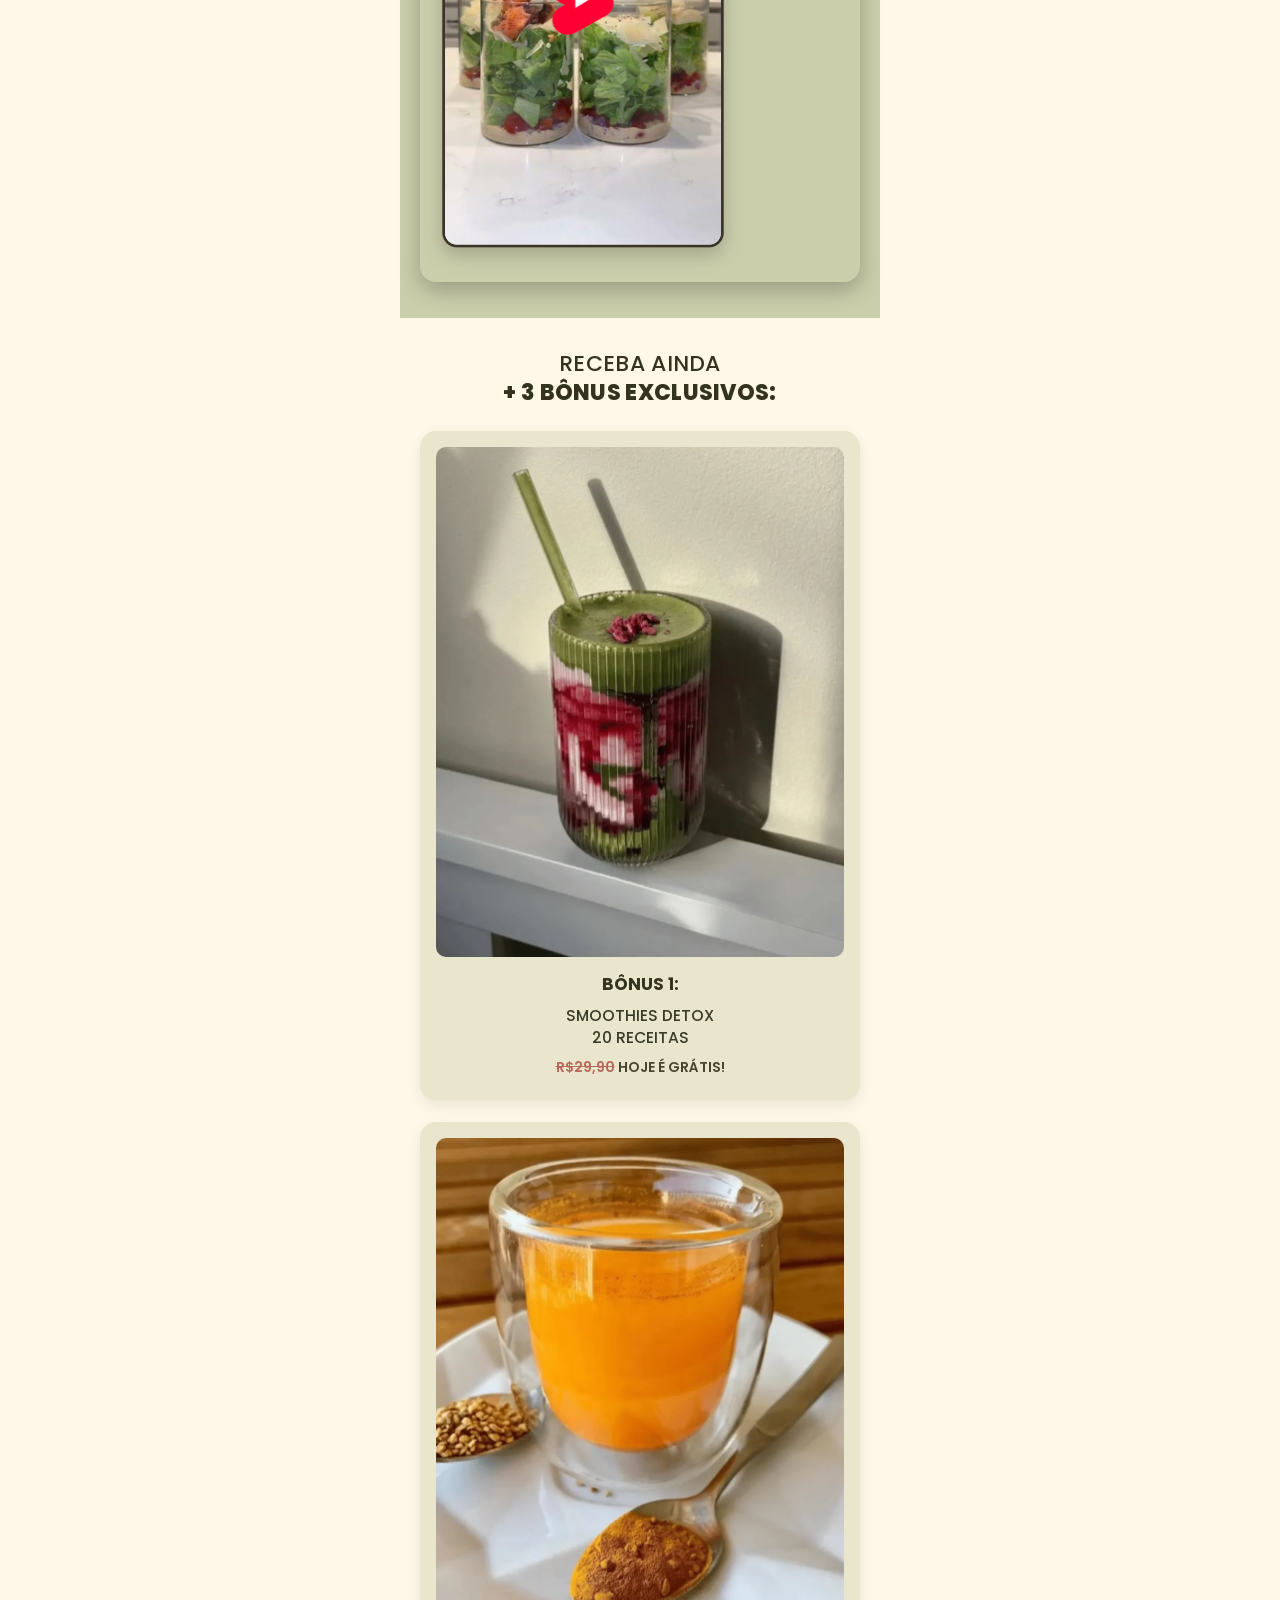
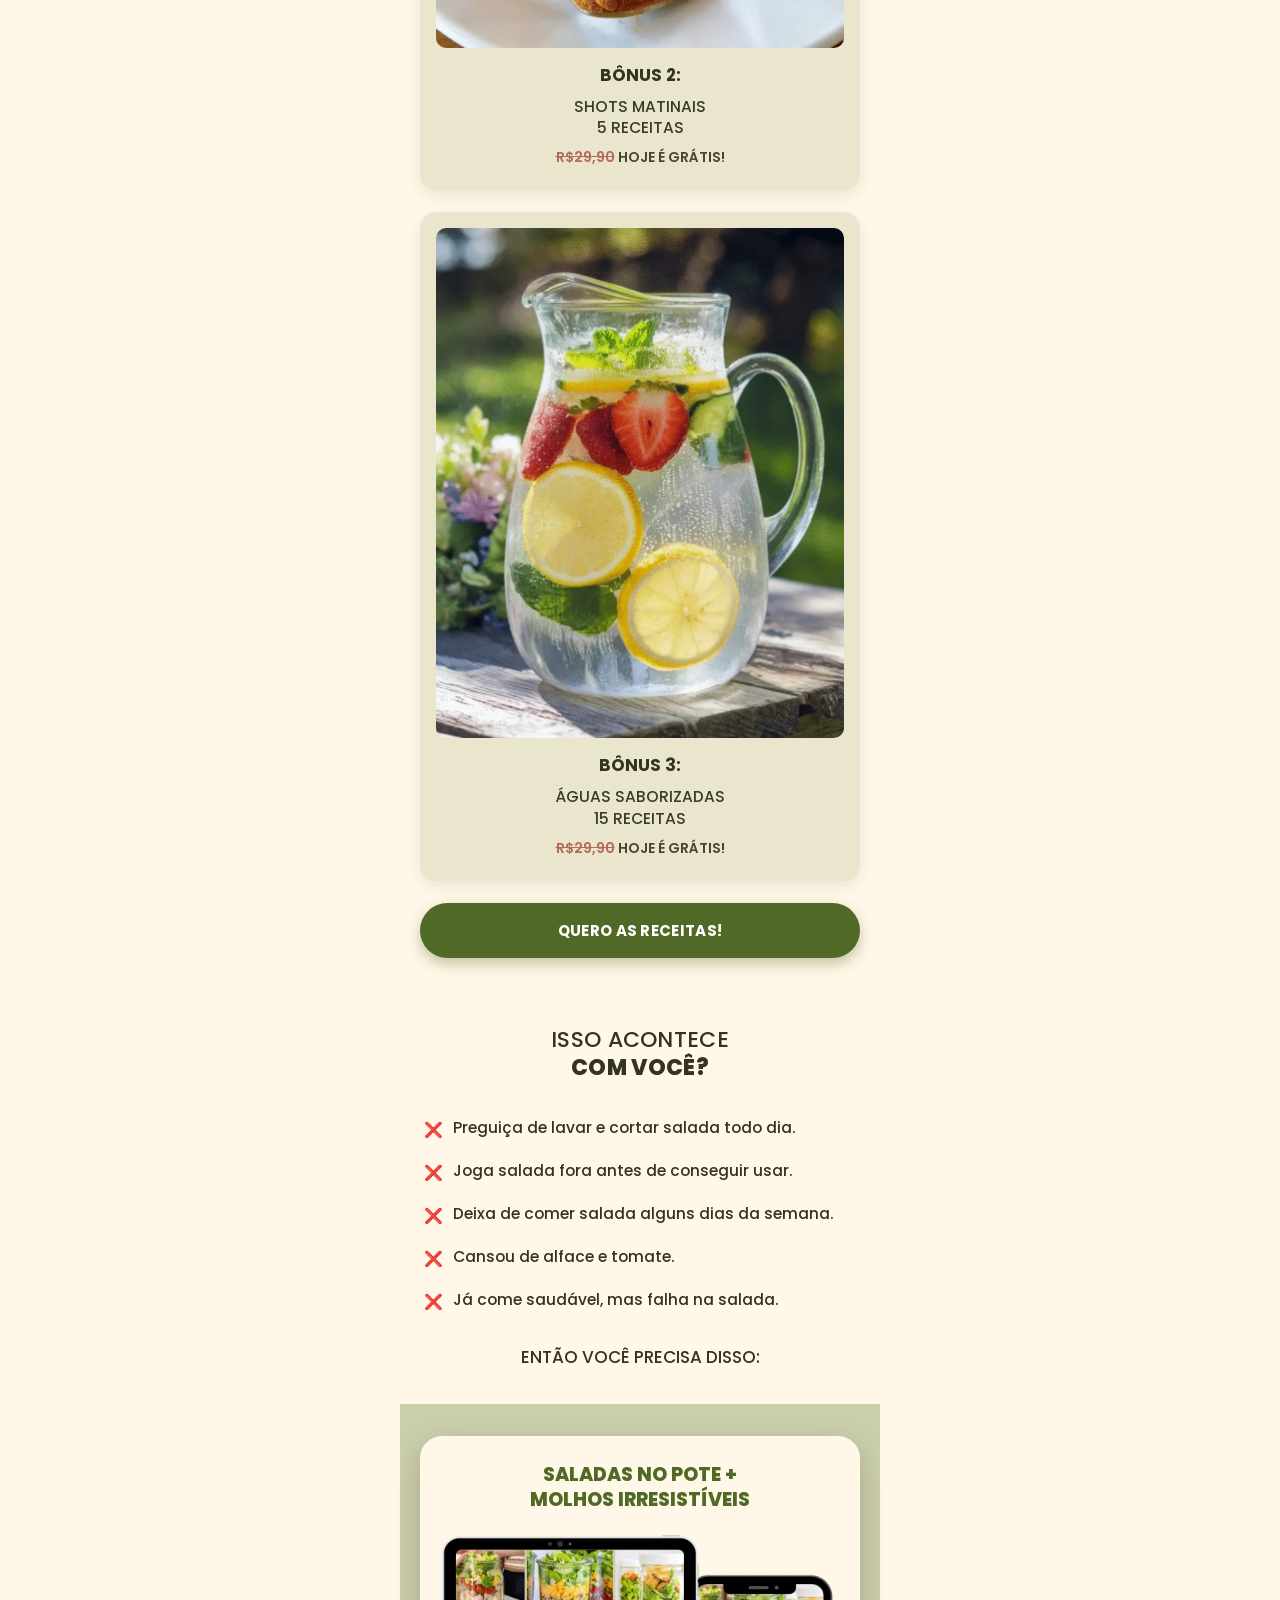
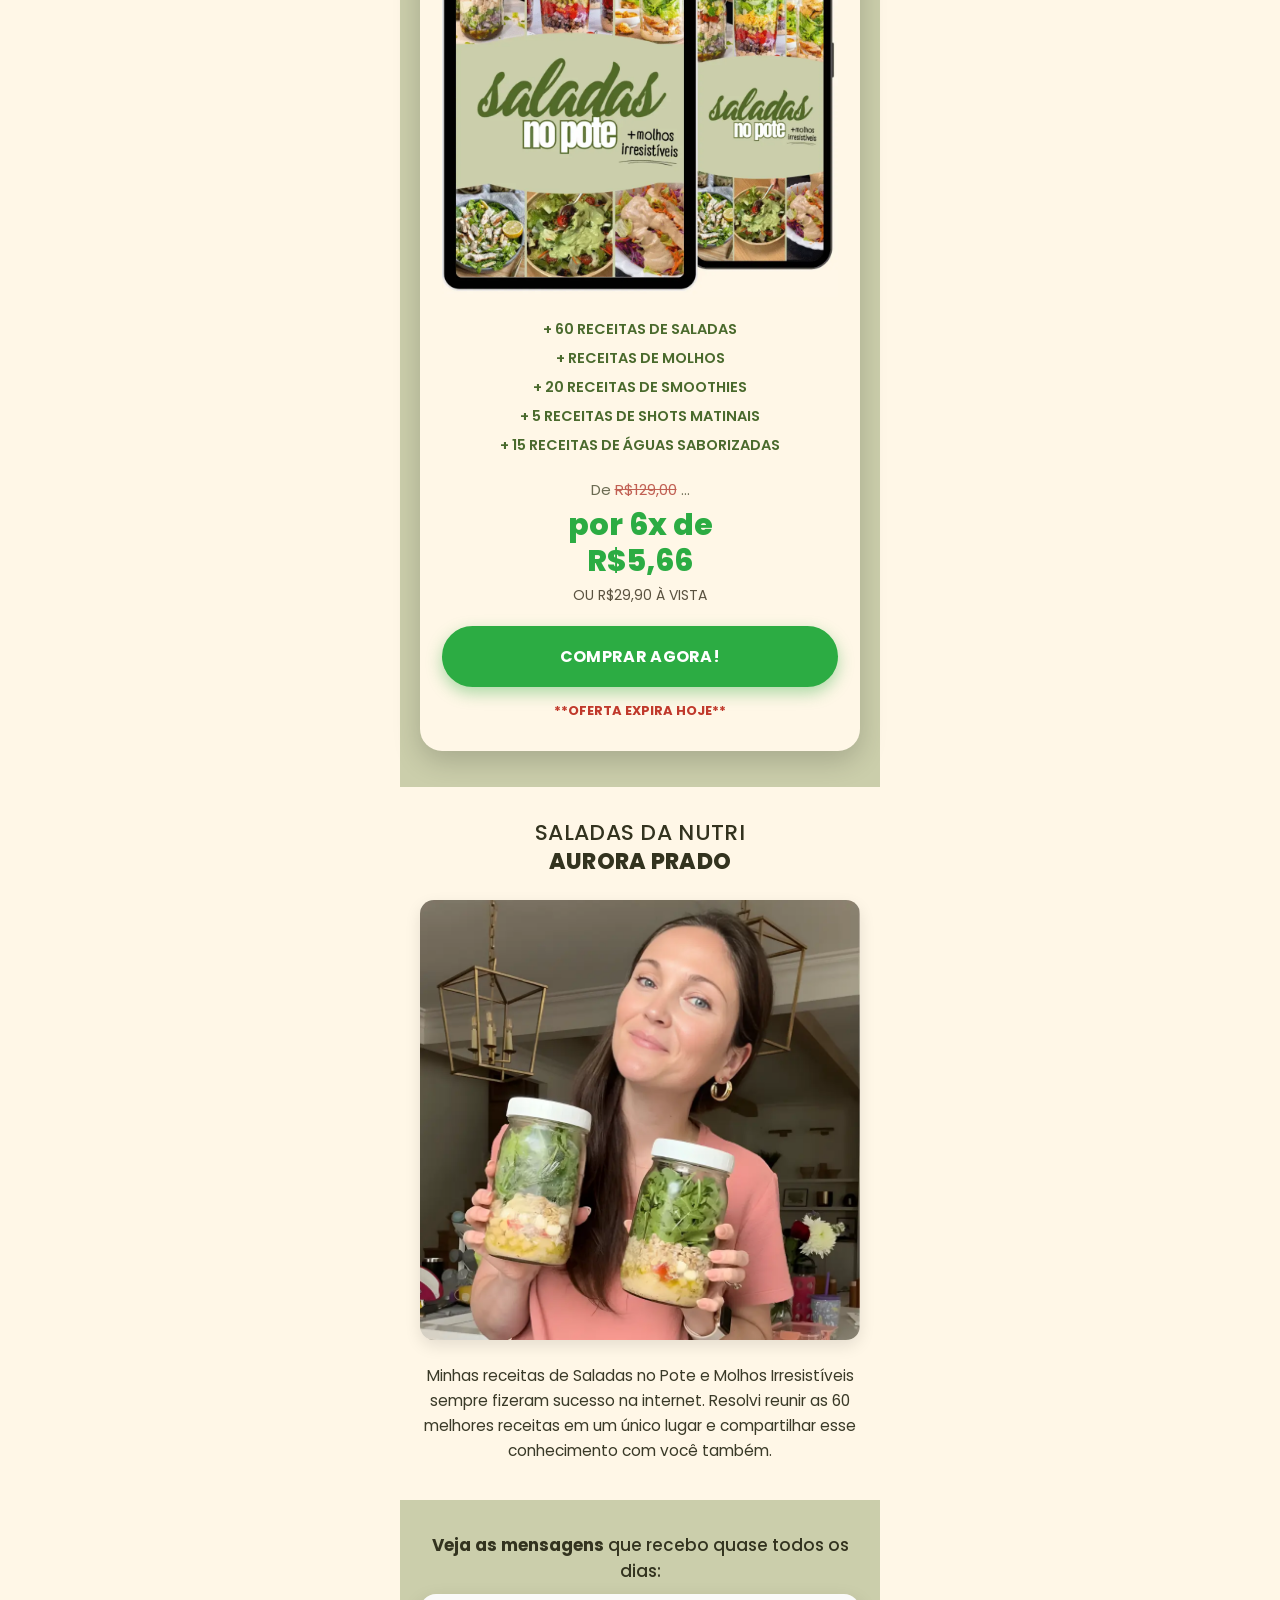
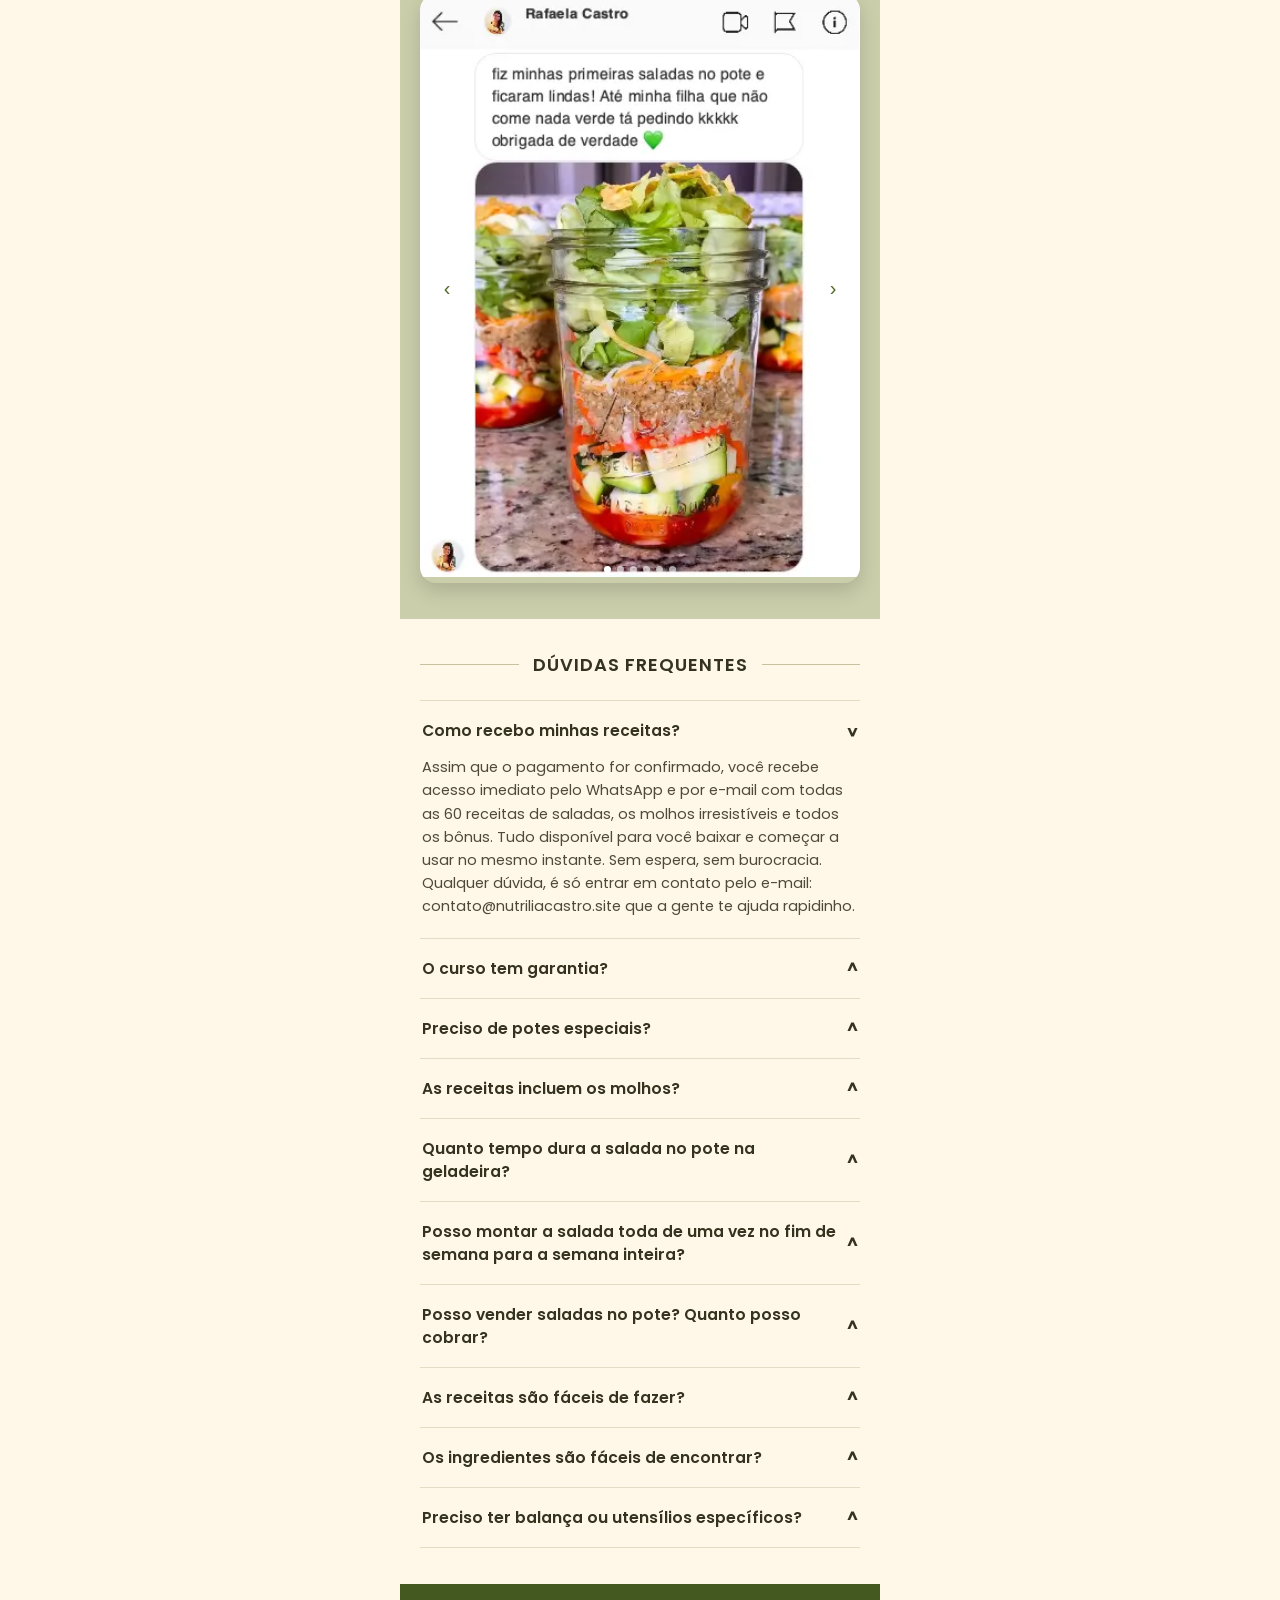
==== commit ba2855ea: "Adiciona Google tag (gtag.js) para rastreamento de conversões AW-18421691371 no head da página princ" ====
--- a/index.html
+++ b/index.html
@@ -3,6 +3,17 @@
 <head>
 <meta charset="UTF-8">
 <meta name="viewport" content="width=device-width, initial-scale=1.0">
+
+<!-- Google tag (gtag.js) -->
+<script async src="https://www.googletagmanager.com/gtag/js?id=AW-18421691371"></script>
+<script>
+  window.dataLayer = window.dataLayer || [];
+  function gtag(){dataLayer.push(arguments);}
+  gtag('js', new Date());
+
+  gtag('config', 'AW-18421691371');
+</script>
+
 <title>Saladas no Pote + Molhos Irresistíveis</title>
 <link rel="preconnect" href="https://fonts.googleapis.com">
 <link rel="preconnect" href="https://fonts.gstatic.com" crossorigin>
